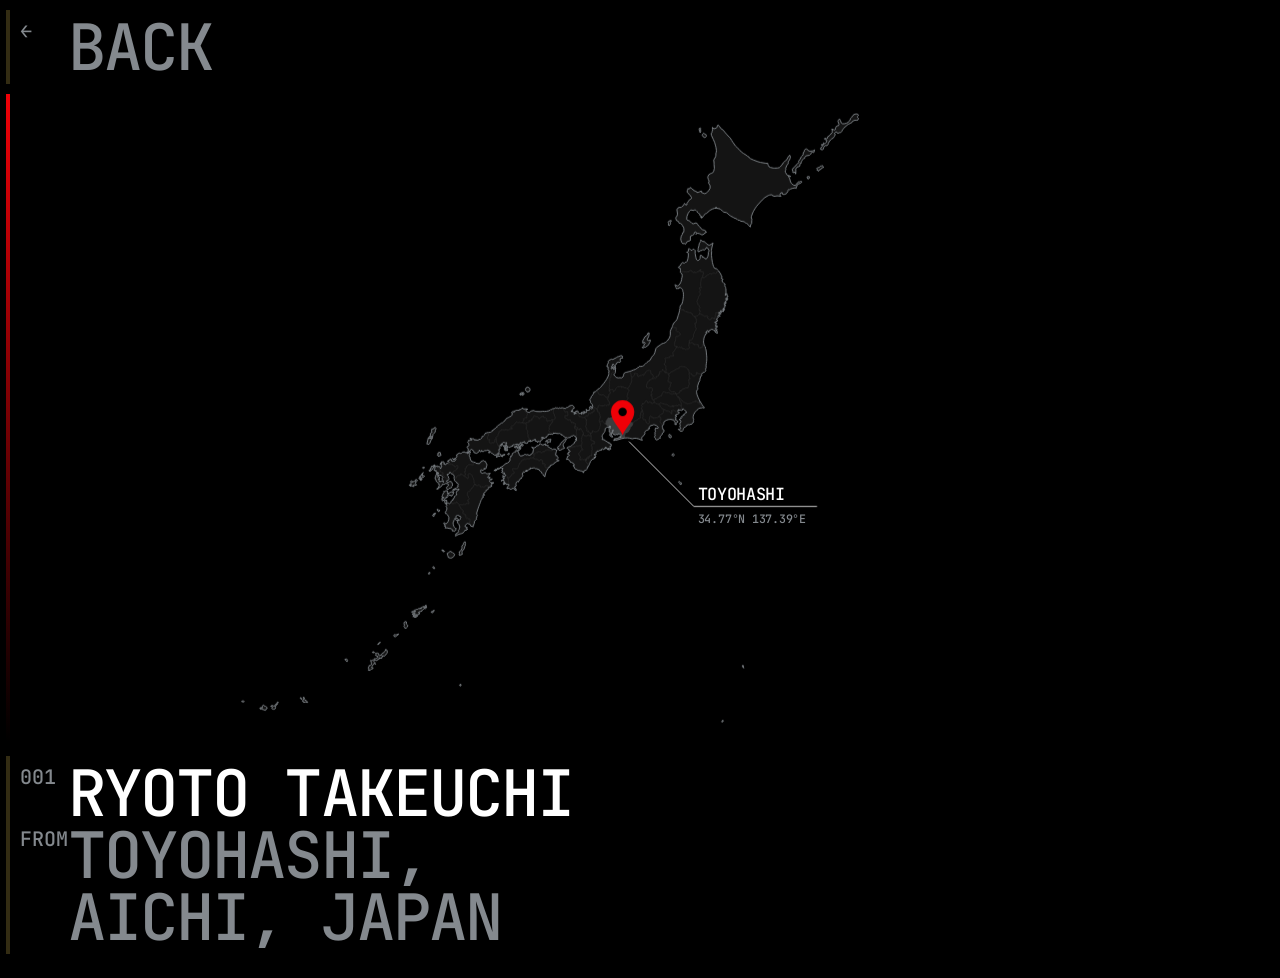
==== profile.html @ 6fd8a0b4 "Add profile page with Japan map pin Co-Authored-By: Claude Opus 5.5 <noreply@anthropic.com>" ====
<!doctype html>
<html lang="en">
<head>
<meta charset="utf-8">
<meta name="viewport" content="width=device-width, initial-scale=1, viewport-fit=cover">
<meta name="theme-color" content="#000000">
<title>PROFILE — RYOTO TAKEUCHI</title>
<meta name="robots" content="noindex, nofollow, noarchive">
<meta name="description" content="Ryoto Takeuchi — from Toyohashi, Aichi, Japan">
<link rel="preconnect" href="https://fonts.googleapis.com">
<link rel="preconnect" href="https://fonts.gstatic.com" crossorigin>
<link href="https://fonts.googleapis.com/css2?family=JetBrains+Mono:wght@500;700&display=swap" rel="stylesheet">
<style>
  :root {
    --bg: #000; --ink: #84898e; --hi: #fff; --red: #f00007;
    --gold: rgba(168,145,65,.3);
    --mono: "JetBrains Mono", ui-monospace, Menlo, monospace;
    --fs: clamp(26px, 7.7vw, 64px);
    --rule: clamp(3px, .8vw, 4px);
  }
  * { box-sizing: border-box; margin: 0; padding: 0; }
  html { background: var(--bg); -webkit-text-size-adjust: 100%; }
  body {
    background: var(--bg); color: var(--ink);
    font-family: var(--mono); font-weight: 500;
    font-size: var(--fs); line-height: .97; letter-spacing: -.03em;
    text-transform: uppercase;
    min-height: 100svh;
    padding: calc(10px + env(safe-area-inset-top)) 0 calc(24px + env(safe-area-inset-bottom));
    -webkit-font-smoothing: antialiased;
  }
  a { color: inherit; text-decoration: none; }
  main { max-width: 1100px; }

  section { border-left: var(--rule) solid var(--gold); padding: 6px 12px 6px 10px; margin: 0 16px 0 6px; }
  section + section { margin-top: 14px; }
  .row { display: flex; align-items: flex-start; white-space: nowrap; }
  .row .no { flex-shrink: 0; width: 4ch; font-size: clamp(11px, 4vw, 20px); line-height: 1; letter-spacing: 0; padding-top: .25em; }
  .row .txt { flex-grow: 1; overflow: hidden; }
  a.row:hover, a.row:focus-visible { color: var(--hi); outline: none; }
  a.row:hover .txt::after { content: "↗"; }
  .hi { color: var(--hi); }

  /* ---- map ---- */
  .map { border-left: 0; position: relative; padding: 0; margin: 10px 16px 0; }
  .map::before {
    content: ""; position: absolute; left: -10px; top: 0; bottom: 0; width: var(--rule);
    background: linear-gradient(180deg, var(--red) 0, var(--bg));
  }
  svg { display: block; width: 100%; height: auto; max-height: 72svh; overflow: visible; }
  .land { fill: #141414; stroke: var(--ink); stroke-width: 1.4; stroke-linejoin: round; }
  .borders { fill: none; stroke: #3a3a3a; stroke-width: .7; }
  .aichi { fill: var(--ink); opacity: 0; }
  .ring { fill: none; stroke: var(--red); stroke-width: 2; opacity: 0; transform-box: fill-box; transform-origin: center; }
  .pin { opacity: 0; }
  .tag { fill: var(--hi); font-family: var(--mono); font-size: 26px; letter-spacing: -.02em; opacity: 0; }
  .tag.sub { fill: var(--ink); font-size: 18px; }
  .tagline { stroke: var(--hi); stroke-width: 1.2; opacity: 0; }

  /* animation */
  .go .land { animation: land 1s ease-out both; }
  .go .borders { animation: fade .6s .5s both; }
  .go .aichi { animation: aichi .5s 1.15s both; }
  .go .pin { animation: drop .55s .95s cubic-bezier(.3,1.6,.5,1) both; }
  .go .ring { animation: ring 1.6s 1.45s ease-out infinite; }
  .go .tagline { animation: fade .3s 1.5s both; }
  .go .tag { animation: fade .3s 1.65s both; }
  .go .tag.sub { animation-delay: 1.8s; }
  @keyframes land { from { opacity: 0; transform: scale(.94); } to { opacity: 1; transform: none; } }
  @keyframes fade { from { opacity: 0; } to { opacity: 1; } }
  @keyframes aichi { from { opacity: 0; } to { opacity: .35; } }
  @keyframes drop { 0% { opacity: 0; transform: translateY(-320px); } 30% { opacity: 1; } 100% { opacity: 1; transform: none; } }
  @keyframes ring { 0% { opacity: .9; transform: scale(.3); } 100% { opacity: 0; transform: scale(2.6); } }
  .land { transform-box: view-box; transform-origin: 50% 50%; }
  @media (prefers-reduced-motion: reduce) {
    .go * { animation-duration: 1ms !important; animation-delay: 0s !important; animation-iteration-count: 1 !important; }
  }
</style>
</head>
<body>
<main>
  <section>
    <a class="row" href="./"><span class="no">←</span><span class="txt">Back</span></a>
  </section>

  <section class="map">
    <svg id="map" viewBox="0 0 1000 1000" role="img" aria-label="Map of Japan with a pin on Toyohashi, Aichi">
      <path class="land" d="M742.8,151.5L744.8,149L747,145.5L747,141.5L744.6,137.2L745.4,134.2L744.2,131.6L743.4,128.6L743.6,127.5L745.1,124.4L747.3,123L748.5,122.9L748.9,122.2L750.6,121.9L752,119.9L752.7,118.7L753.3,115.8L753.6,114.8L753.1,108.7L753.1,106.3L752.6,101.7L753.7,100.1L755.6,96.3L755.8,95.2L756,90.9L756.6,89.5L756.7,87L756,82.1L755.4,79.7L754.5,76.6L754,74.8L751.9,69.9L749,63.6L748.7,61L749.9,59.1L750.2,57.5L751.2,55.1L750.5,54L750.7,51.4L752.7,53.7L756.6,52.6L757.9,50.7L758.3,48.5L759.8,47.9L760.8,49.7L762.3,50.8L763.4,53.1L767.2,55.6L770.4,59.7L773.1,62.8L777.4,67.4L778.2,67.9L779.7,70.8L781,71.9L781.3,73.7L782.6,75L786.1,80.2L789.8,83.6L791.4,85.1L795,89.2L798.4,91.6L802.3,94L804.2,95.6L806.6,96.8L807.4,98.5L808.9,99.5L813.6,101.7L820.7,104.4L824.7,105.5L831.9,106.7L834.8,107.1L835.9,106.7L836.4,109.8L837.4,110.6L837.9,112.2L840.1,113.3L844.4,114.3L846.3,114.4L851.2,114.2L853.9,113.5L855.1,112.5L857.7,109.5L860.2,105.8L861.1,105.2L863.5,102.5L865.7,101L866.6,98.5L869.8,94.2L871,97.2L870.5,99.3L869.4,101.9L868.2,103.3L867.6,105.5L867.8,106.4L867.2,107.8L865.3,110.4L863.6,114.6L863.9,116L863.5,117.7L862.9,118.4L863.3,120.8L866.1,125.4L869.4,126.5L871.5,127L870.6,127.4L869.4,126.5L867.8,126.2L867.9,126.9L869.8,130.6L871.1,135.5L872.3,137.7L875.1,140.3L878.6,141.3L879.4,139.5L882.9,136.3L883.2,135.4L885.5,135.6L886.8,134.8L888.6,135.3L888.3,136.3L886.1,138L882.3,139.1L881.7,140.6L880.9,140.5L880.8,143.2L879.5,144.7L879.9,145.7L878.1,144.8L873.6,145.8L871,146.7L869.7,147.8L868.6,147.2L866.9,148.6L867.1,150.4L866.3,152L864.5,152.9L864.4,154.2L863.5,154.5L862.4,155.2L861.3,154.8L859.6,155.1L858.1,154L858.7,152.4L856.3,152.4L854.9,154.8L854.6,155.8L856.5,157.7L853.3,157.6L851.8,157.2L848.5,157.4L847.1,158L843.1,156.9L842.8,155.7L841.3,155.5L838.6,156L836.7,156.7L831.5,159.8L827.4,163.5L821.9,169.6L819,172.9L816.8,176.1L814.1,180.6L812.8,183.3L810.9,188.4L810.5,191L811.5,192.8L811.3,194.7L811.1,199.7L809.5,201.8L809.1,205.2L806.4,202.8L805.4,201L803.1,199.5L801.2,198.7L799.5,197.1L796.2,196.5L794.6,196.4L792.7,195L789.8,194.4L789,193.6L786.8,192.2L783.2,191L782.1,189.7L780.8,189.5L778.4,188L776.4,186.7L774.5,184.7L772.2,183L768.1,182.3L765.9,180.4L762.9,177.9L760.7,176.9L760.3,177.3L760.3,176.8L756.2,176.2L754.8,176.3L756.9,175L753.9,176.4L750.5,177.6L747.9,178.9L745.8,180.4L741.2,184.4L740.6,184.5L739.6,185.1L737.5,187.1L736.3,189.1L734.5,191.4L732.7,190.6L732.9,189.4L733.8,190.5L734.1,189.1L731.5,188L731.2,186.3L730.2,184.5L729.1,184.1L726.9,181.9L727,181.4L725.3,179.7L724.4,179.1L722.5,179.1L720.6,180L719.1,179.1L717.1,179.1L715,181.2L713,184.3L711.3,188.7L710.8,192.9L711.2,194.1L713,195.2L714.4,195.3L716.9,197.4L718.9,199.5L720.9,200.3L725.1,198.9L726.9,199.8L727.2,200.6L728.3,201.5L729,203.3L730.5,204.5L731.9,205.6L733.7,208.5L735.5,209.5L738.7,210.3L740,211.1L740,212.1L741.3,212.7L740.5,214.1L739,214.1L737.8,216.1L734.3,217.6L733,216.5L730.5,215.5L727.8,214.9L726.4,215.3L725.4,216.5L725.1,215.5L726.2,214.5L725.6,213.5L724.1,212.9L722.8,213.6L722.1,216.5L720.6,217.4L719.6,218.4L717.4,218.7L716.6,220.3L716.5,223.6L716.9,225L715.9,226.6L714.4,226.7L711,228.3L709.2,231.7L708.5,231.9L707.2,230.7L704.9,231L703.3,229.3L701.9,225.4L701.7,223L702,221.9L702.5,219.2L704.2,216.4L704.6,214L705.8,213.9L706.2,213.1L706.6,210.1L706.4,207.5L705.9,205.2L705.4,205.1L704.2,202.8L702.7,200.5L701.5,199.8L699.3,199.5L697.9,196.4L695.1,195.3L694,191.8L694.5,189.9L696,188.1L696.7,185.1L695.7,178.4L697.2,176L699,175L702.4,175L703.6,173.5L706,172L707,169.6L707.4,168.8L709.1,170.2L709.4,171.3L711.3,170.8L711.3,168.6L713,166.4L713.7,165.1L714.7,163.6L718.2,161.2L718.3,159.6L715.6,155.6L714.8,154.6L712.7,153L711.6,151.2L711.9,148.5L712.6,147L712.3,146.2L714.7,146.3L715.8,145.6L716,144.4L717.9,144.9L718.4,145.8L720.6,147.7L721.3,147.7L721.7,149L723.7,149.6L726.2,150.7L726.7,152L728.4,151.7L730.6,151.2L731,150.5L733.9,149.9L733.8,152L738.8,153.9L741,152.8ZM897.9,131.3L896.5,128.1L898.4,127.2L900.6,127.7L899.8,129.2L900.1,130ZM683.7,203.4L682.8,202.6L682.8,199.7L682.3,197.8L683.2,196.2L686.9,195.1L687.3,195.6L685.9,197.9L686,199.6L685.5,201.4ZM731.7,59.8L730.1,55L730.3,53.1L731.7,52.4L732.7,53.2L732.3,53.9L732.5,57.9ZM738.7,67.3L736.2,65.8L734.9,63.6L735.5,61.9L737,60.3L738.2,61.4L739.2,61.3L740.8,62.9L741.2,65.1L740,66.8ZM913.9,119.1L912.8,117.3L912.1,117.8L912.3,115.8L911.6,114.8L912.3,114.1L915.8,113.1L917.3,111.1L918.7,111.3L919.5,110.2L922.1,112.3L921.8,113.5L919.3,114.2L918.2,115.2L918.2,116.2L915.4,117L914.9,118.7ZM888.3,103.8L887.6,105.7L887.7,106.7L886.5,106.8L885.5,109.1L885.4,111.2L883.5,112.2L881,112.8L879.2,115.6L879.3,118.6L879.1,123.5L878.5,123.1L878.8,120.9L878,120.5L875.1,121.5L874.5,120L874.6,119.1L873.8,116.1L874.7,115.7L875.5,113.8L879.2,110.8L879.4,109.9L881.7,108L883.8,105.5L883.5,103.7L886.1,100.2L887.5,97.1L889.2,95.5L890.6,93.3L890.8,90.8L892.1,89L892.8,86.6L894.2,84.9L896,84.8L897.4,85.7L898.3,87.3L901,88.3L905.1,87.9L907.2,87.2L908.6,86L907.9,87.2L907.5,89.4L906.3,90.7L904.9,89.8L902.8,91.1L902.5,92.6L900.5,94.6L896.4,95.2L894.7,95.7L893.4,97.1L892.8,99.4L891.1,100.1L888.7,102.4ZM961.1,46.6L959.9,46.8L953.1,52.8L952,54.6L950.5,56.7L950.2,57.7L948.1,59.8L946.3,59.7L944.3,60.7L942.4,59.5L942.2,58.5L940.8,58.6L939.2,60.2L939,61.6L940.2,62.1L938.9,65.4L937.6,67.2L936.5,67.6L935.8,69L934.4,69.5L932.8,70.8L932.4,71.9L931.3,72.4L929.5,76L929.4,77L927.9,79.3L926,79.8L924.8,79.5L922.6,81.9L921.6,85L920.6,86.2L917.7,85.6L917.5,84.7L918.2,82.4L919.3,81.9L920.1,80.6L919.3,79.5L919.7,77.2L920.2,78.8L921.3,79.4L922.1,78.4L922.2,76.7L921.2,76L921.9,75.6L923.6,76.5L925,75.9L926.6,74L927,71.7L926.6,70.6L924.6,70.6L923.5,68.8L924.4,67.9L926.8,69.1L928.1,68.3L928.5,65.8L930.4,64.7L932.3,63.1L934.7,59.8L935.7,59.3L935.4,57.8L935.5,54.8L934.6,54.4L936.8,54.4L937.4,55.3L939,55.5L940.6,54.6L940.5,52.4L941.3,51L941.7,50L944.3,48.7L945.1,48.9L945.9,46.7L944.3,42.1L944.8,40.6L946.2,38.7L947.6,39.3L947.8,40.4L949.6,44.8L951.6,46L954.8,45.8L957.7,44.9L960,43.8L960.2,43L962.8,40.7L963.8,37.7L965.8,35.6L966.2,34.3L968,33.2L968.3,31.9L972.2,30.6L975,31.2L975.9,32.2L975.8,33.4L974.4,34.6L974.4,36.1L976,37.5L975.1,40.1L973.4,40.8L972.2,40.4L969,40.9L965.9,43L964.9,44.8L963.1,45.2ZM760.5,338.5L761.7,341.7L762.1,343.5L760.6,341.5L759.3,342.1L759,343.8L759.7,344.7L757,346.7L757.3,348.4L758.5,348.8L758.3,350.4L757.4,349.8L756.2,351.8L754.4,351.8L754.5,353.2L756.3,353.1L757.4,353.7L757.3,354.6L755.1,356L756.5,358.1L757.7,357.3L758.2,358.4L757.9,359.8L757.1,358.9L755.5,358.6L756.5,360.4L756.1,362.3L754.9,362L755.9,363.1L755.8,364.2L757,364L758.1,363.8L756.2,365L757.3,365.2L758.3,367.6L757.8,369.6L757.2,368.4L755.1,367.7L756,367L753.9,366L754.5,365.2L753.6,363.9L752.9,364.7L751.8,363.5L748.6,363.3L748,363.9L745,365.8L744.9,367.7L743.8,365.2L742.4,365.2L741.5,366.6L740.7,367.1L740.7,368.5L742.1,367.9L742.6,368.7L741,369.8L740.6,369.7L740.6,369.6L740.6,369.6L740.5,369.6L738.3,374.5L737.6,376.4L737,380.2L736.8,382.5L737.5,386.8L738.6,389.2L739.6,390L739.8,392.4L740.6,394.5L741.1,397.9L741.6,403.7L741.8,405.8L741.8,407.6L741.8,407.6L741.7,407.6L741.8,410L741.6,412.5L741.2,415.8L740.8,418.4L740.9,421.6L740,424.9L740.4,426.7L739.9,427.9L738.3,429.5L737.8,429L735.5,430.7L734.6,430.8L733.8,433L734.3,434.2L733.1,434.7L731.8,437.9L731.3,440.4L731.3,441.8L729.2,445.7L728.1,449.8L727.8,449.9L727.7,452.3L728.2,455.2L727.3,456.3L726.1,458.4L726.1,459.9L726.6,463.1L728.2,467.6L731.2,474.2L730.5,475.1L731.8,474.7L734.3,479L736.4,482L737.1,482.4L737.7,482.8L737.7,484.7L735.7,483.9L733.9,484.5L731.2,484.6L729,485.8L726.7,487.8L725.5,489L723.5,491.4L722.1,493.7L721.6,494.8L721,497.2L720.8,498.8L721.1,501.1L721.7,502.2L721.3,503.6L721.5,505.1L720.8,507.3L719.4,508L718.7,509.6L715.9,509.9L714.5,510.8L713.8,510.3L710.9,511.2L710.6,512.6L709.6,513.5L708.3,513.7L706.2,515.6L705.5,517.5L705.6,518.7L704,520.2L701.1,520.4L700.6,520.1L700.1,518.7L698,517.8L698,517.2L699.4,517.3L701.7,516.6L701.7,515.5L700.8,514.7L700.3,513.2L700.9,511.7L701,510.4L700.2,509.3L700.4,507.4L701.9,506.4L701.8,504.7L701,503.1L699,502.3L700.2,502.1L701.3,500.6L701.1,499.5L702.6,500.1L703.7,499.2L702.9,497.4L704.8,496.5L705.7,496.2L705.4,495.3L707,494.8L707.4,495.3L707,494.6L709.2,491.6L710.7,491.5L709.8,491.1L709.6,489.5L707.2,487.1L706.5,486.5L705.1,485.8L703.5,487L704.3,487.6L702.8,488.7L701.9,487.8L700.9,487.6L699.5,487.7L699.2,488.6L698.4,487.7L698.9,487L698,487.1L697.5,488.4L697.3,490L698,491.3L698.8,490.8L699.7,492.2L699,492.8L696.2,494.4L693.8,495.1L693.5,496.2L695.4,496.7L694.7,498.3L694.1,497.9L693,498.7L693.8,499.5L694.3,501.1L693.4,501.8L693.6,501.7L693.6,501.7L694.4,501.6L693.5,503.1L694.9,503.4L695.8,504.5L697.6,504.9L696.8,505.5L696.8,506.8L694.6,507.7L694.3,508.5L695.1,510L692.7,510L692.9,507.8L693,506.4L691.4,505L691.2,503.6L690.5,503L688.2,502.6L686.4,502.1L684,502.3L682.4,502.5L680.2,503.2L679,503.7L675.7,506.1L675.5,508.5L675.5,509.8L674.6,510.1L673.3,512.3L673.2,514.3L674.1,515L673.6,516.5L674,517.5L675.8,518.3L675.9,519.5L675.4,521.8L673.6,523L672.7,526L671.6,526.9L670.5,527.8L670.4,529L669.7,530.2L670.2,531.2L669.2,531.1L667.7,531.8L667.2,532.9L664.3,533.9L663.1,533.2L662.4,531.8L662.9,531.1L661.2,529.8L661.2,528.8L662.4,527L661.6,525.3L662,525L662.1,522.7L661.7,521.6L662.9,520.5L662.4,519.2L662,518.1L662.8,515.4L664.9,515.8L666.7,515.6L667.1,514.3L664.3,511.7L661.5,510.6L659.6,510.4L657.4,511.4L655.1,511.6L653.6,514L652.6,514.6L652.4,516.4L653.6,515.9L652.9,517.2L651.4,518.2L649.2,519L647.2,520.2L646.9,521L646,522.4L646.5,523.9L644.9,526.8L643.1,528L642.1,529L641.3,531.1L641.6,533.3L642.6,534L641.2,534.2L637,532.3L633,531.3L630.9,531.2L626.8,532.1L622.4,531L619.4,530.6L615.3,530.8L610.1,531.9L604.5,533.6L602.8,534.3L601.1,534.2L598.2,534.8L599.7,531.7L601.9,532.3L602.4,531.4L603.9,531.3L607.1,529.7L607.2,528.8L608.6,528.3L608.8,530.5L609.4,528.1L609.5,525.5L608.6,524.6L607.5,524.9L605.8,524.3L605,524.6L604.6,526.1L603.8,525.6L602,525.4L600.9,526.1L600.2,525.6L598.7,526L597.6,524.2L596.7,524L596.1,522.5L597,520.1L597.3,518L597.2,517.9L596.9,519L596.8,520L595.6,522.1L594.8,524.3L594.6,526.2L595.6,527.2L596.8,529.3L595.1,529.2L592.3,527.1L591.9,526.5L592.7,524.2L592.5,522.1L591.3,521.1L591.4,518.6L591.3,517.4L592.4,515.5L593.1,515.6L592.5,515.2L593.2,513.9L593.1,512.3L592.3,514.5L592.3,512.3L591.5,512.4L592,514.6L591,514.8L590.8,513.6L590.4,515.3L589.5,515L588.8,514.3L587,514.9L586,515.6L585.2,516.1L584.8,520.2L583.7,522.3L582,524.4L580.7,526.7L580.1,529.2L581.1,530L581.1,532L580.4,533.1L583.1,533.5L584.7,534.2L585.1,535.1L587.8,536.4L589.4,537.7L590.6,537.8L590.8,538.8L591.3,537.9L592,539.1L592.6,539L593.2,540.9L593.7,540.2L594.7,540.8L594.8,542L594.2,543.7L592.6,543.1L592.7,544.8L593.7,548.1L592.6,548.2L591.6,549.2L588.2,548.3L588.7,548L591.2,548.3L591.5,546.7L588.2,547.3L587,546.9L585.9,547.6L586.8,545.2L586.2,544.8L584.2,546.5L585.5,546.2L582.9,548.7L580.9,547.6L579.2,548.3L579.6,549.5L578.4,550.1L577.3,549.3L576.4,550.3L574.3,551.3L573.4,550.7L572.8,552L570.8,552.8L571,554.8L571.6,555.6L569.8,556L569.2,556L567.9,556.5L569.6,557.1L569.4,558.2L570.8,559.1L569.7,561.5L568.1,559.9L568.9,562.2L567.7,562.3L567.6,563.4L566.5,563.2L564.6,564.3L562.6,566.8L561.3,569.8L560.5,572L559,574.3L559.2,575.3L557.8,575.3L557.6,576.6L557.3,577L557.3,577.4L557.7,578.4L556.2,579.8L552.4,581.7L551.7,583.3L551.9,584.4L550.6,583.8L551.5,583.4L550.9,582.4L549.7,582.6L548.8,581.9L547.4,582L546.4,581.2L544.5,581.1L541.8,580.3L541,579.1L539.9,579.2L538.1,577.9L537.3,576.8L537.6,575.1L535.3,573.8L536.3,572.6L537.3,572.8L537.5,571.7L535.6,570.3L535.1,569.4L533.1,568.5L531.9,568.6L532,567.8L530.7,567.1L529,564.3L527.6,563.5L525.5,564L525.9,561.9L527.3,560.7L526.5,560.6L527,559L528.5,558.7L528.7,558L530,557.4L528.8,556.2L526.9,555.7L527.9,553.7L529.1,553.7L528.4,552.7L530,552.9L530.9,551.8L530.5,550.5L529.3,550.7L529,548.8L527.2,547.1L526.3,547L526.8,545.2L527.5,544.9L531.2,543.9L533.4,542.2L534.4,541.4L534.8,541L536.4,539.8L537.5,538.6L537.9,536.8L538.1,536.5L539.7,536L540.4,535.1L540.8,534.4L539.5,534.2L539.2,532.4L540.9,533.9L540.5,532.1L541,530.4L539.7,530.1L539.4,528.3L538.3,528.3L536.6,526.8L535.8,527L535.2,527.7L533.3,527.9L531.1,529.4L531.3,530L528.7,530.3L526.8,530.9L525.3,530.1L523.9,530.1L521.3,528.4L519.9,527.2L519.1,526.6L517.8,526.5L517.8,525.4L517.4,525.8L516.1,524.4L514.2,523.7L512.6,524.1L509.2,523.7L507.6,523.2L505.6,524.3L505.5,522.7L504.8,524.4L503.3,525.5L501.7,524.6L500,525.6L499.6,525L498.1,525.1L496.6,525.8L497.2,526.4L495,528.5L494.3,528.5L494.3,530.2L493.4,530L492.1,531.2L490,531.2L490.2,530.2L487.9,529.9L486.5,530.5L489.2,530.7L489.2,531.7L489.2,532.4L487.7,533.5L486.4,533.8L485.4,536L485.7,536.8L483.4,536.6L481.7,535.8L480.8,536.4L481.2,537.7L480.1,537.2L478.6,535L478.4,535.8L477,535.4L477.1,532.6L476.6,533.8L475.4,533.4L475,534.1L473.3,534.4L473.2,535.4L472.2,535.7L471,535.8L469.6,534.1L470.5,536.1L469.1,536.6L468.9,535.5L467.9,535.7L467.6,534.8L467.2,536.7L466.2,536.6L465.2,537.4L465,539.1L463.7,539.2L461.5,538.6L460.4,538.5L461.1,537.4L460.4,536.2L460.1,536.9L456.7,538.1L455.4,538.5L454.2,537.9L453.8,540L451.3,540.7L450.6,540.3L447,540.5L445.5,541.8L444.8,540.9L443.5,541.1L442.9,542.5L441.8,542.2L442.4,543.5L439.5,544.2L437.2,545.5L435.9,544.2L434.8,545.5L433.7,545.7L433.5,544.4L434.4,543.5L433,542.8L432.8,541L432.4,540.3L433.1,538.5L433.4,538.3L433.6,538.3L433.6,538.3L433.4,538.1L430.8,538.5L429,537.8L427.1,538L426,539.4L422.9,542L422.1,543.2L423,544.3L422.6,544.9L422.8,547L422.3,547.9L421.2,547.9L421.2,550.8L421.6,551.4L420.6,554.4L420.1,555.2L418,555.2L417.8,557.8L418.8,559.5L418.6,560.3L417.2,560.7L417.2,559.5L417.4,558.8L415.9,557.9L415.3,556.5L414,557.4L411.6,555.1L410.9,555.2L409.5,553.6L407.5,552.2L405.8,553.1L406.3,554L404.9,553.3L407.1,551.5L406.2,550.3L404.3,550.3L404.4,549.6L402.9,549.6L401.6,550.3L399,550.4L396.7,551.9L395.4,551.6L395.6,551L394.3,550L394.4,551.2L392.7,552.4L391.6,550.9L391,549.3L390.6,551.1L390,551.5L389.5,552.8L386.3,554.6L383.8,553.5L383,553.9L382.5,553L383,552L381.2,550.6L380.2,549L379.3,548.9L378.5,548L377,549.7L376.4,551L373.7,552.9L373.6,554L372.8,553.8L371.9,552.4L372.9,552.6L373.6,551.1L373.7,547.6L372,545.4L372.3,544L373.3,544.1L374.6,542.7L374.6,539.6L372.8,537.3L373.9,535.8L374.5,534.1L375.3,535.1L377.2,534.2L379.2,534.1L378.7,532.6L376.3,532.3L377.2,530.8L378.3,532L379.8,532.3L380.8,531.8L382.9,532.5L383.6,534.3L385.2,533.4L385.8,534.6L386.2,533.6L388.7,534.4L389.8,533.9L390.2,532.9L392.2,533L393.3,531.6L395.2,530.1L394.9,528.7L395.6,528L396.8,528.1L398.8,526.2L399,525.2L400.9,522.7L402.4,523.2L404.1,522.1L404.5,522.5L407.9,522L409.8,521.2L410.8,520.2L410.6,519.2L411.7,518.9L413.6,517.8L414.1,516.7L415.3,516.3L417.3,514L417.9,514.5L418.4,512.9L420.2,511L421.4,510.6L425,507.7L426.4,507.5L427.8,506.5L428.6,505.1L430.6,503.9L431.5,501.9L433.8,500.1L436.1,499.1L437.9,497.9L439.7,497.4L441.3,495.3L441.7,492.4L440.4,491.6L442.3,490.2L443.2,490.7L444.9,490.4L443.9,489.5L445.9,489.2L447.7,488.1L450.3,488L452.6,488L453.1,486.6L454.8,487L456.4,485.1L457.4,485.4L457,484.4L458,484.6L458.9,486.2L463.5,486L465.7,486.4L462.7,487L463.2,489.2L465,490.6L467.2,491.3L467.8,491.5L469.2,490.9L469.8,489.8L471.7,489L475.1,488.4L475.7,488.9L477.9,489.7L479.7,489.9L484.6,490.1L487.6,489.9L488.6,489.5L491.5,489.8L494.3,489.6L498.2,488.8L500,487.8L500.9,486.9L502.1,487L503.4,486L506.4,485.5L508.8,484L510.3,484.7L511,484.3L512.8,485.3L514.1,484.2L515.6,484.8L516.6,484.6L518.8,484.2L521.4,484.8L523.4,485.4L525,484.6L525.7,483.5L527,483.6L528.5,482.9L529.4,481.5L533.4,480.4L534.8,480.4L536.6,482.4L537.3,483.8L537.1,485.2L536,485L534.9,487L533,489.1L533,490.6L534.3,488.5L535,488.5L534.8,490.7L536.4,491.7L537.7,491.3L538,492.2L537.1,494.2L538.4,493.5L538.5,492.8L540.3,493.4L540.1,491.7L538.4,492.3L538.1,490.9L539.7,489.8L541.4,489.6L541.7,488.5L542.4,489.6L543.6,490L542.9,491.3L544.1,491.6L545.2,493.1L546.7,493L547.7,492.1L549.9,490.7L548.8,491.9L548.5,493.2L547.8,493.2L547.7,493.5L549.2,493.7L549.8,493.1L552.5,493.2L553.4,491.2L551.8,491.9L550.9,490.8L551.8,489.8L553.1,489.9L553.3,491L554.1,490.7L554.8,491.8L556.1,491.4L555.5,489.8L556.3,490.2L556.9,488.4L555.9,488.1L555.5,486.6L556.6,487L557.3,488.2L559.9,488L561.7,486.8L560.9,486.1L561.4,484.9L561,482.9L563,481.4L563.7,482.6L563.6,484.5L563.2,485.1L564.1,486.2L565.4,485L565.9,481.4L564.9,478.8L562.9,476.6L562.3,475.6L562.4,473.8L561.1,471.9L561.3,471L563,469.4L563.9,466.4L566.2,464.1L566.4,463.3L567.7,461.1L567.4,459.9L569.5,459.6L571.7,458L573.7,455.6L576.3,454.2L578.3,452.2L579.7,450.4L583.1,446.2L585.4,443.1L587.2,440.3L589.3,436.4L590.5,433.1L590.8,430.7L590.2,430.2L591,428.7L590.9,427L589.4,424.6L589.7,422.8L589.4,420.8L587.6,420.5L588.6,417.3L590.1,414.4L589.6,412.9L590.9,411L595.1,409.1L596.8,409.7L602.6,406.6L604.7,405.2L605.8,405.2L608.8,403.9L611.1,403.9L611.9,405.1L611.5,405.8L612.2,407.4L611.5,407.9L609.7,407.8L608.6,408.2L607.9,410.8L608.8,411.5L608.8,412.9L607.7,414.2L605.2,413.8L602.9,414.9L602.3,416.3L601.8,417.6L599.6,419.1L597.7,417.5L598.2,416.9L596.1,417.6L596.9,418.1L595.4,419.7L594.9,420.7L595.7,421.1L595.5,422.3L594.3,422.5L594.3,423.6L595.1,424.2L596.3,423.2L597.3,423.5L598.2,425.2L599.2,424.8L600.3,422.5L601.3,422.5L600.9,425.6L601,429.1L600.3,430.7L598.5,432.9L599.7,434.9L601.5,436.4L602.5,437.3L602.4,437.4L602.3,437.4L602.7,437.5L605.4,438.1L607.8,437.8L610.3,438.1L612.7,436.3L613.6,433.6L613.7,432.1L614.3,430.9L616.8,429.5L618.4,429.2L621.7,428.4L625.1,427.4L628.7,425.8L631.5,425L634.9,422.5L636.5,421.9L637.1,421.1L638.3,419.9L640,420.5L642.7,420L643.7,419.5L647,416.6L649.5,414.1L652.2,412.1L654.3,410.9L656.5,406.7L658,404.4L659.9,402.9L660.4,402L661.8,398.9L662.4,396.3L663.6,392.4L665.2,390.5L669.8,387.4L672.5,385.4L675.3,384.6L677.7,383.6L679.9,381.8L680.8,381L684.2,376.4L685.5,372.5L685.6,365.9L686.6,363.4L688.7,359.3L688.8,358.5L689.3,356.7L691.5,352.6L693.9,350.7L696,347.5L697.9,341.2L698.6,339.3L699.9,334.3L699.6,333.3L700.8,330.2L700.4,329.1L701.5,325.8L703.3,324.6L704.7,319.9L705.4,315.7L705.8,312L705.8,308.8L705.6,306.1L704.9,304.6L704.7,302.8L704.1,301.4L702.4,299.5L700.8,298.6L698.7,298.9L698.8,300.1L696.6,300.2L695.2,300.6L694.3,298.3L693.5,297.5L693.9,296.1L693.1,295.2L693.2,294L694,295.1L696.6,296.2L698.1,295.6L700.5,292.9L701.5,290.9L702.4,288.6L703.1,286.1L702.9,285.3L703.8,282.4L704,279.7L703.5,277.5L701,275.2L701.3,272.3L701,269.8L700.2,268.2L698.7,268.4L698.3,266.9L699.7,265.5L700.5,265.7L703,261.2L704.6,260L707,261.2L707.7,260.7L709.4,259.3L710.3,259.5L711.2,258.5L712.3,255.9L712.9,253.3L713.4,249.6L713.4,245.8L712.9,244.9L710.9,244.2L711.2,243.5L712.6,243.8L713.5,242.7L713.6,239.7L713.9,238.6L715,238.6L717.6,241.2L719.2,241.1L720.9,239.3L722.4,239.8L724,241.4L723.9,246L724.3,248.1L724.9,251.7L725.5,254.2L726.2,255.7L727.5,256.8L729.5,256.5L731.6,254.2L731.6,253.5L731.6,251.1L732.2,248.8L734.5,249.5L735.7,250.9L735.4,252.1L736.2,251.9L738.5,252.9L739.2,254.1L740.7,254.7L741.8,253.8L743.7,250.2L744.3,246.7L744.3,244.2L745.3,242.2L745.2,241.3L743.3,237.7L741.6,236.5L740.4,238.1L741.1,238.1L737.9,240.9L736.2,240.3L735,240.5L734.2,241.4L731.7,241.9L729.8,243.6L728.2,242.9L728.1,240.7L728.6,240L728.6,238.1L729.8,234L730.3,230.6L731.2,229.9L731.7,228.4L732.6,227.3L732.2,226L732.6,225L733.5,225.7L735.7,227.6L737.9,227.7L739.5,228.8L742.2,231.8L744,232.8L745.7,233.3L749,231.9L751,229.5L751.3,230.1L749.6,237.5L749,241.2L749.3,242.8L749.1,248.6L749.6,253.7L750.5,259.7L751.4,263.3L752.3,266.1L753.7,268.7L754.8,269.5L756.2,268.8L758.7,271.7L760,272.8L763.1,277.3L764,279.5L764.8,280.6L765.4,282.8L764.3,283.4L764.5,284.5L766.4,285.3L766.9,286.5L765.9,286.8L765.4,288.1L766.4,290.1L768.3,292.1L769.7,292.9L770.2,294.8L769.5,295.4L770.3,297.4L770.9,298.3L771,299.9L771.4,300.3L771.5,306.5L770.3,310.2L770.7,310.8L772.6,307.7L773,308.7L773.1,311L774.1,311.2L774.5,313L773.4,313.2L772.7,314.5L772.7,315.6L770.9,315.7L771.7,317.3L773.6,315.3L774.4,315.7L773.4,318.2L770.9,319.1L771.1,320.9L769.7,321.5L769.1,322.1L771.9,321.8L771.6,322.9L768.8,323.5L770.2,324.9L768.9,324.7L769,325.8L770.8,326.1L771.3,326.9L770.2,327L769,328.1L770.2,328.8L768.9,330L767.3,330.5L770,332.1L769,332.9L766.6,331.9L766.9,333.5L768.6,333.7L768.3,334.3L766.6,334.4L768,335.6L766.1,335.8L766.1,335.1L764.9,336.1L763.9,336.1L763.7,333.9L763.1,336L764.3,337.7L763.3,337.7L762.7,338.5L763.9,339.2L763.1,339.8L761.8,338.2L762.2,337.2L760.2,337.1ZM686.6,530.6L685.1,530.4L683.7,529.6L683.3,526.8L683.7,525.3L685.6,525.8L686.9,527.6L687,529.7ZM689.2,558.6L688.2,557.3L688.8,555.5L690.6,555.2L691.5,556.1L691.5,557.6L690.3,558.6ZM702,602.9L700.1,601.7L699.9,600.6L698.5,599.2L698.7,598L699.6,597.9L701.4,599.6L702.4,599.7L702.9,601.4ZM798.8,886L797.8,884.8L796.8,882.5L797.2,881.6L798.1,881.8ZM765.2,969.4L765.2,967.5L766.9,966.4L767.6,967.7ZM643.4,392.1L642.5,391.7L642.4,390.5L644.1,390.2L644.8,389.2L644.8,386.9L646.9,384.9L646.3,383.6L644.5,383.2L643.8,384.9L643.1,384.4L643.1,380.6L645.5,376.5L646.3,374.7L649.9,372L651,368.9L652.9,368.6L652.6,372.1L652.1,374.3L650.1,378.1L650.3,379.8L651.8,380.5L654.6,379.4L654.9,380.5L654,382.9L652.5,385.7L652.4,386.8L647,391L645.6,391ZM597.4,423.2L596.9,421.8L596,421.3L598.5,420.7L599.5,421.2L600.7,419.8L601.1,421.8L599.2,422ZM520.4,540.7L520.3,542.7L522.3,546.7L519.2,547.8L516.4,549.5L514,549.8L514,549L512.9,548.4L513.7,546.8L511.4,547.4L512.1,546.8L511.6,545L512.5,543.8L513.4,543.9L514.6,542.6L516.5,539.3L517.7,537.5L518.3,537.6L520.3,535L522,534.1L523.9,531.8L524.6,531.6L525.4,533L524.3,534.4L523.6,536.2L520.4,539.9ZM457.5,465.1L458,463.6L457.6,462.2L459.3,461.4L460,461.9L459.4,463.9ZM455.1,464.8L453.3,463.6L453.3,462.9L454.7,461.3L455.7,461.4L456.3,460.4L457.3,461L458.6,460.5L457.8,461.6L456.7,461.9L457,463.7L456,463.8L455.4,462.4L454.4,462.7ZM464.3,459.9L464.3,458.9L462.2,457.5L462,455.8L462.8,453.6L465.8,452L467.4,453.5L468.6,454L469.1,455.7L468.8,458.1L467.5,458.4L467.6,459.7L466.3,459.5ZM433.8,550.8L433.6,549.9L430.5,550.4L430.1,549.3L432.2,548.3L431.9,547.1L433.2,545.4L434.3,546.3L433,547.3L433.9,547.6L433.5,549.5L434.9,548.7ZM457.8,543.4L456.6,542.3L456,540.1L457.4,539.8L458.6,541.8ZM453.8,544L453.3,543.3L453.9,541.8L456,541.5L456.2,542.7ZM424.1,543.4L423.8,542.5L424.8,541L426.4,540L426.9,541.4ZM429.5,548.3L430.3,545.9L428.1,543.9L427.8,542.5L429.7,542.8L430.3,544.2L431.3,544.9L431.6,543.9L430.5,542.2L430.4,541.2L431.8,541.5L432.4,542.2L431.9,545.1L431.2,546.1L431.8,547.5ZM446.2,545.9L445.4,545.7L444.9,544.2L447.1,544.1L448.2,542.5L448.7,542.8L447.6,544.6L447.7,545.5ZM420.6,559.8L419.6,558.1L420,555.6L421.8,555L423,555.9L423.7,555.6L424.2,557.3L425.2,558.2L426.8,557.1L428,557.1L428.5,556.1L430.6,556.5L428.6,557.6L426.8,557.8L426.6,559.9L423.8,558.1L422.6,559.1L421.2,559.1ZM471.2,577.7L470,578.4L469.9,577L469.1,577.7L469.7,578.7L466.5,580.2L464.7,581.1L462.2,581.3L462.9,582.1L464.2,580.9L464.8,581.5L465.1,581.9L461.5,582.5L460.5,584L459.3,583.2L458.2,583.9L458.3,585L457,585.7L458.1,586.4L457.2,586.9L458,587.7L457.8,589.6L456.9,591.3L455.9,591.9L455.9,593.4L455.2,592.6L454.1,593.9L453.2,595.6L451.8,596.6L451.3,598.7L449.3,598L448.2,598.9L447.6,600.5L447.3,602.7L447.8,603.5L447.8,604.8L445.9,605.5L445.5,607.8L447.3,609L447.9,611.8L445.8,611.2L445.1,609.1L443.1,608.7L441.3,608.9L440.7,609.8L439.2,609.9L438.1,610L436.7,608L433.7,609.1L433.5,607.6L435.1,605.8L434.6,605.4L436.5,603.9L436.9,602.9L434.7,602.2L432.6,602.6L432.4,601.3L429.6,600.8L430,602.1L428.6,603L427.8,601.3L429.1,600.5L428.4,600.2L429,599.1L429.2,600.2L431,600.4L429.5,599.6L428.6,596.3L426.2,595.8L425.3,597.4L424.7,597.2L425.3,597.1L425.7,595.3L426.8,596L428.9,595.6L428,594.7L428.7,594.1L428,593L429.4,593.2L429.4,592.4L427.7,592.5L427,591.6L427.7,590.7L426.8,588.8L428.1,589.1L428.1,590.3L429.2,591.1L430,590.7L429.8,589.4L431.3,589.2L431.7,588.1L429.9,586.6L428.6,587.1L429.9,584.7L427.1,584.9L425.1,583.9L426,582.9L426.7,583.1L426.9,581.3L425.6,581.2L425.8,579.8L427.2,578.6L427.4,577.8L425.6,577.4L425.3,576.9L423.2,577.1L422.2,578.2L420.6,579L418.5,579.5L416.4,581.5L415.4,581.5L416.1,580.3L413.3,581.3L416.2,579L417.4,579.7L418.2,578L420.4,577.4L421.4,578L422.8,576.4L425.2,575.3L427.8,573.9L429.7,571.6L431.9,570.3L434.3,569.5L436.9,567.5L438.5,564.5L438.1,563.2L438.2,562L439.1,561.1L439.2,558.7L440.6,558.9L441.6,556.5L441.7,554.8L443.1,554L445,552.5L447.4,552.1L447.5,549.9L448.3,548.8L449.6,550L450.5,552.3L451,552.6L452.5,556.1L453.2,557.8L454.8,558.7L458.6,557.8L460.4,556.4L461.8,556.1L463.1,556.9L464.3,556.6L464.6,556.4L468.8,557.6L470.1,556.9L471,555.3L472.2,554.5L473.3,554.1L474.2,549.2L474.3,547.9L471.7,544.6L473.5,546L476.6,545.9L478.8,544.1L478.7,543.4L480.4,543L481.2,542.5L481.2,542.3L481,541.8L482,542.4L483.7,541.2L483.8,539.9L485,539.7L487.6,541.4L490.1,541.6L490.9,540.2L491.8,541.4L492.2,539.7L493.4,540L493.1,542.1L493.5,542.9L494.2,541.7L496.1,542.5L496.7,541.9L497.2,543.3L496.5,543.8L497.9,545.3L498.6,545.3L500.7,546.6L501.2,546.1L502.2,547.8L503.4,548.6L505.5,547.9L508.3,548L508.6,549L510.7,550.1L509.7,551.7L509.2,553.5L508.5,556.7L508.9,557.2L509.5,558.6L510.2,557.6L510.8,558.7L511.3,559.8L512.4,560.4L512.4,562.3L511.2,563.5L509.9,564L511.1,565.1L513,565.1L514.1,565.6L511.5,566.8L509.3,567.5L508.4,568.5L507.4,568.6L507.1,569.9L503.6,572L500.5,573.2L499.6,574.4L500.5,574.4L499.5,575.9L497.5,576.4L497.2,577.6L494.7,581.3L494.4,582.2L493.4,584.3L491.8,590.9L490.6,588.6L489.6,588.6L489.3,587.1L486.9,584.7L486.8,583.2L486.1,582.8L485.4,582.5L484.1,581.6L483.4,579.8L479.2,578.3L477.4,578.2L475.9,577.1L474.2,577.2ZM495.1,536L493.3,536.9L493,536.5L494.5,534.5L496.5,534L497.3,533.1L499,533.2L500.1,532.6L501.3,532.8L500,537.7L498.7,536.3L497.5,536.8L496.2,539.1L495.9,538.1L496.6,537.2L496.1,536.1ZM435.3,556.9L434.5,555.7L435.8,554.6L436.9,554.3L436.9,556.2ZM449.1,546.7L449,545.2L450.2,545.3L450.5,544.1L450.2,542.3L451.7,542.2L452.8,543.9L452.8,545.6L450.7,545.9ZM454.6,547L453.5,546.8L452.8,545.3L454.6,544.8L455.5,546.1ZM451.6,550.5L450.8,550.4L451,549L452,548.3L451.3,547.4L451.9,546.7L453,546.9L453.6,547.9L454.6,547.5ZM407.6,591.5L405.4,593.1L408.1,594.2L410.9,594.3L409.9,595.2L408.6,594.8L406.8,596.8L406.7,598L408.1,599.3L409.4,599.7L410.6,599.3L410.5,600.4L412.1,599.8L413.4,600L410.7,600.7L410.7,601.5L409.5,600.7L410.3,602.7L408.5,604.3L409.4,605.1L409.6,604.1L410.5,604.7L409,606L407,606.7L405.5,606.3L405.1,607L405.6,608.3L404.6,608.8L403.8,610.7L402.8,610.7L400.8,611.9L401.1,613L399.8,614.8L398.6,615L397.5,616.8L397.5,618.4L398.6,617.9L399,619L397.7,620.1L396.4,619.4L396,620.5L397,621.2L397.2,622.3L395.6,622.7L394.4,625.6L393.4,627.1L392.5,630.1L391.1,633.6L390,636.6L389.2,638.9L386.9,646.1L386.8,648.4L388,649.9L387.1,651.4L387,652.7L386.2,654.5L386.8,656.1L385,657.5L383.3,659.8L383.1,662.5L382.3,663.5L382.5,665.3L381.4,666L381,668.3L380,666.9L378,667.2L376.3,663.8L374.6,663.4L372.8,662.6L370.8,663.8L369.1,665.9L368.8,667.5L372.3,669L370.8,670.7L371.2,671.4L373,671.3L370.4,673.4L368.5,673.3L367.8,675L366.7,675.9L366.1,677.2L363.8,678.1L362.6,678.8L361.2,678.8L356.6,680.5L355,682.3L354.1,682.1L355.1,679.6L354.2,679.3L356.7,677.5L357.4,677.4L358.9,674.7L358.5,673.3L359.1,672.7L359.8,671.8L360.2,669.7L360.7,667.9L359.4,664.3L358.3,662.6L357.2,662L357.5,657.9L355.2,658.1L353.6,656L355.1,654.8L357,654.6L358.3,655.8L357.8,657.8L360,657.8L361,656.8L361.6,654.8L362.5,653.8L361.6,651.7L359.2,651.2L358.8,650.3L357.1,650.2L354.9,651.3L354.6,652.4L354.8,653.2L352.5,655.7L352.8,656.4L351.8,657.7L351,660.6L350.3,660.8L350.5,663.7L351.6,667.5L352.4,668.7L353.7,670.1L355.4,670.6L354.6,671.6L354.8,672.7L353.6,674.2L352.8,674.1L352,675.2L350.9,674.2L349.5,674.6L349,674.1L349.2,672.5L347.6,670.7L344,670.4L340.9,669.5L340,669.8L338.2,669.8L338.9,668.6L337.9,667.9L338.8,667.6L336.9,666.6L338.2,666.1L335.8,662.3L336.8,661.4L337.7,662.8L339.2,663.3L341,662.3L342.8,659.6L343.7,656.8L343.8,653.3L343.4,652.2L341.3,648.8L339.9,647.6L338.9,647.8L338.8,646.4L338.3,645.7L340.2,642.4L340.8,639.9L340.3,637.5L339.5,636.5L340.6,634.9L340.3,632.9L339.5,633.2L339.7,632L342,631.1L343.5,631.3L344.7,632.2L346.9,630.5L346.9,629.7L347.6,629.4L347.5,628.2L348.7,626.9L349.8,627.2L349.7,625.7L351.1,625.2L351.7,622.8L353,621.8L352.4,621.4L354.3,619.5L355.8,618.6L355.7,616.7L354.8,615.8L355.6,615.1L354.7,614.4L355.7,614L357.6,611.6L358.5,611.3L358.5,610.4L359.3,610.9L359.4,609.6L357.1,610.3L354.8,610.2L352.3,610.7L351.8,609.8L353.7,608.6L355.1,608.3L356.4,606.8L358,606.2L357.8,603.5L358.5,602.8L357.1,600.2L355.3,599.9L355.5,598.8L353.7,597.4L352.4,596.6L352.4,595.7L352.3,593.6L351.8,592.9L352.1,589.9L351.9,589.2L350.1,586.6L347.6,586.1L347.6,585.5L345.7,583.7L345.1,583.7L345.2,585.1L342.4,587.2L341.4,586.7L342,589L342.9,590L343.5,592.7L344.5,593.5L343.8,594.3L342.9,596.1L340.1,597.2L341.4,599L341.6,599.2L341.7,599.3L342.7,599.4L344.9,598L347.4,598.1L347.8,598.7L348.5,599.2L349.6,602.8L349.3,604.6L348.2,605.7L348,607.4L346.4,608.1L345.4,608L343.2,609.9L341.2,610.4L341.2,609L340,608.1L339.9,607.4L343.1,604.4L343.2,603.3L342.3,601.4L341,601.2L338.8,601.1L336.4,602.5L335.1,602.4L334,602.1L333.8,603.1L331.3,606.4L329.2,607.1L329,608L326.9,609.6L325,609.5L327.1,608.3L329,604.2L329,602.4L328.2,602.5L328.2,601L327.1,599.2L326,599.5L324.8,598.3L323.7,595.3L323.3,593.7L322.8,594.2L322.5,591.5L323.5,591.2L323.5,589L324.9,586.3L326,586.9L327.2,589.2L326.7,591.4L327.7,590.1L329.1,590.8L329.8,592.4L329.1,592.8L329.2,592.9L329.2,592.9L329,594.8L328.3,593.4L328.2,595.5L329,595.8L328.4,596.8L330.1,598.8L330.4,597.5L330.8,598.2L331.9,597.1L334.1,597.7L335,598.9L336.2,598.6L334.7,597.3L334.8,596.5L333.7,595.1L333.6,592.9L334.5,592L334.4,591L332.1,588.5L329.4,588.2L327.1,588.2L326.8,586.3L328.3,584.6L326.8,585.3L326.9,583.7L326,583.6L326.2,585.6L324.7,585.4L325.1,583.4L324.1,582.9L324.2,581.4L323.8,580.6L323.8,581.8L320.9,580.6L321.5,578.4L323.1,576.5L322.5,576.9L321.9,575.8L322.2,573.5L324.2,574.5L325.9,573.6L325.5,574.6L326.8,575.4L328.4,574.7L329,575.3L330,574.7L329.9,576L331.4,578.5L331.3,577.8L332.9,573.9L330.1,570.9L331,570.9L331.1,569.6L332.6,571.5L332.1,568.2L333,568.6L333.1,567.1L334.1,568.1L334.6,567.1L337.1,568.9L335.9,570.6L336.8,570.2L336.7,571.3L338,571.9L339.6,571.7L339.6,571.1L339.9,570L342.8,569.6L344,568.4L343,566.7L342.1,567.1L341.8,566.2L344,565.8L344.5,564.4L346,564L346.6,562.9L347.5,563.7L347.2,565.2L348.7,565.5L348.4,566.6L349.3,567L350.1,566.2L352.8,566.6L354.8,563.6L354.3,562.6L352.1,563.6L351.9,564.4L349.4,562.6L350.1,562.2L351.3,563.5L353.5,562.6L354.4,561.5L355.5,561L356.3,559.8L355.7,557L356.4,557.3L357.1,555.5L357.9,555.5L359.6,554L361.5,554.7L363,554.5L364.5,553.1L365.5,552.3L367.5,552.8L367.5,552.1L370,553.5L371.2,553.1L372.4,555.1L373.9,554.3L375.2,552L376.7,551.8L377.5,552.3L376,554.8L376.5,555.3L375.3,557.7L375.4,558.8L376.6,560.7L376.1,561.5L376.6,561.7L377.4,564.4L378.7,566.9L381.6,567.9L382.3,567.9L384.2,568.7L384.5,568.3L385.6,569.8L391,570.5L391,569.7L392.7,568.9L393.9,566.7L395.7,566.2L397.2,565.6L398.6,566.7L400,566.8L401.3,569.4L402.3,570.7L402.6,572.6L401.4,576.8L400.7,578.6L398.3,577.7L397.9,578.2L398.7,579.4L397.5,579.9L396.3,581L394.8,580.5L394.5,579.9L393.1,580.1L392.9,580.7L393.1,583.9L393.5,584.4L396,585.4L397.1,584.8L399.9,584.2L402.2,586L403.8,586.1L407.8,585.4L406.7,586.3L406.6,587.2L405.5,588.6L404.6,590.3L403.5,591.3L405,591.9L405.8,591.3ZM304.8,577.9L303.1,576.7L304,576L305.7,575.8L306.3,576.9ZM314,582.2L313,581.5L313.6,580.6L314.9,581.8L314.5,579.5L316.2,578.9L315.5,577.5L317.1,577L316.6,576L317.1,574.3L319.8,574.4L321.2,573.1L320.2,573.1L321.5,572.2L321.7,574.4L320.8,575.6L319.7,575.5L320.3,576.4L319.2,576.8L319.1,578.1L317.4,580.5L316.2,581.4ZM319.3,526.6L317.9,528.2L318.9,527.8L318.6,529L319.4,529.4L318.3,530.1L318.6,531.6L317.6,532.2L317,531.2L317.8,530.1L316.8,528.9L316,530L316.4,528.1L315.3,529.2L314.2,529.5L313.3,528.9L315.2,528.2L315.4,524.4L316.9,521.9L317.9,521.8L317,520L317.9,516.5L318.4,517L320.6,516.6L321.5,514.9L322.8,514.3L324.1,516.3L323.1,518.8L322.8,521.3L321.5,523.1L319.2,525.4ZM311.7,541.1L310.7,539.5L310.1,540.2L310.3,538.3L311.3,533.8L312.3,530.2L313.2,530.8L312.8,531.9L314.5,530.8L317.5,532.4L316.7,533L314.3,539.3ZM328.6,559.6L327.2,558.5L327.1,557.3L326.2,557.3L326.8,556.2L326.5,554.9L328,555.1L327.4,554.1L328.2,552.8L331,553.5L330.6,555.3L331.7,556.4L330.6,556.3L331.8,557.3L331.3,558.1L329.3,558.2ZM293.5,598.4L292.4,597.4L292.7,595L293.6,594.9L295,595.9L295.1,597.1ZM289.2,606.4L288.1,604.9L285.4,604.5L284.8,605.3L282.9,604L283.5,602.6L284.4,604.4L284.7,602.4L285.8,602.6L285.1,601.3L285.6,600L285.1,597.7L286.1,596.7L287.2,597.6L286.9,598.8L289.7,598.2L290.8,597L292.7,598.8L292.3,600.5L292.7,601.7L294.1,603.4L291.2,603.8L290.9,603L289.3,603.4L289,604.4L290,604.9ZM300.9,596.7L300.3,596.5L301,593L300.5,590.8L298.9,590.9L299.1,589.9L301,589.2L301,587.6L302,586.7L302.8,587.6L302.8,585.4L304.3,584L303,587L302.7,589.6L304.8,588.8L305.9,589.1L306,590.3L304.3,591.7L303.2,591.5L302,593.3L302.5,594.9L301.3,594.7ZM299.7,595.4L299.4,594.3L298.2,594L297.6,592.5L298.3,592.6L298.7,591.3L299.6,591.8L300.2,593.1ZM350.5,613.2L349.8,612.8L350.4,611.6L349.6,611.1L351.5,609.7L351.9,611.7ZM339.1,612.3L341.7,612.4L342.1,615.4L341.9,616.8L345.3,615.4L346.5,614.1L348.1,613.8L349.1,615L350.3,614.1L351.6,614.4L350.1,618.2L349.2,619.6L347.4,620.5L347.2,619.5L347.3,619.3L347.4,619.2L345.7,619.5L342.5,618L341.6,618.7L342.5,620.5L341.4,622.4L340.4,622.9L340.6,621.6L339.3,622.5L340,623.2L339,623.6L337.5,625.3L337.3,626.2L334,627.7L333.2,627.2L334,625.5L332.5,625.1L334.3,622.9L335.4,622.8L336.1,623.9L336.3,622.7L335.4,622.3L333.7,622.5L333.2,620.1L333.9,619.4L335,616.7L336.3,614.6L335.9,613.1L337,613.4ZM361,706L361.9,705.1L364,701.5L364.1,699.4L363.9,697.8L366.4,694.5L366.6,692.9L367.8,691.3L368.9,690.8L369.6,693.4L369.1,694L369.2,697L368.5,697.5L367.7,701.4L367.1,701.7L366.7,703.1L365.6,703.5L364.1,706.3L364.1,707.5L364.5,709.8L364,711.1L362.9,710.9L360.2,712L359.8,710.9L360.2,708.7L359.8,706.5ZM327.3,644.5L327.4,643.6L325.4,641.6L326.2,640.7L327.2,641L328.9,642.7L329.6,641.6L329.1,643.9ZM320.7,651.9L319.6,651.7L318.7,650.1L319.6,649.9L320.4,647.7L323.4,646.8L323.1,648L322.3,647.8L321.3,649.8L321.7,650.5ZM286.2,799L288.1,798.4L289.2,799.3L289.3,798.5L290.6,799L292.5,798.5L290.7,798.5L289.5,797.3L291.2,796.3L293.4,796L294.7,794.6L295.5,795.4L296.7,794.1L298.9,794.4L299.2,793.2L300.8,793.7L300.7,794.7L301.7,792.1L302.7,791.3L303.3,791.8L304.2,791.1L305.9,790.8L305,792.8L306.3,793.6L306.7,792.8L306.9,791.3L307.5,792.6L307.9,791.7L306.9,790L308.7,788.7L309.5,792.8L307.3,794.4L306.1,794L305.3,794.2L303.4,796.5L302.1,797L302.3,797.9L299.8,798.7L298.8,798.4L298.8,799.6L297.9,800.4L296.7,800.1L299.3,801.9L297.4,802.7L296.5,802.6L296.3,804.2L293.7,803.5L294.7,804.4L295.2,806.1L293.9,804.8L293.4,805.2L291.9,803.9L292.2,803.3L290.9,802.6L291.6,800.4L290.1,801L287.7,800.5ZM320.3,732.4L319,730.8L319.6,729.3L321.2,730L322,732.4ZM313.1,741.3L312.4,739.5L312.8,738.7L314.7,738.4L314.2,740.2ZM339.1,632.6L337.4,630.8L337.7,629.5L336.8,628.4L337.7,627.8L337.6,626.8L339.3,627.7L340.2,626.4L340.6,627.9L340.3,629.4L341.2,629.8L340,630.5ZM335.2,706.6L334.7,704.7L333.8,704.9L333,703.4L336.3,704.6L337.4,705.8ZM346.5,716.2L343.3,715.4L342.5,714.2L342.6,712.8L341.9,711.8L341.4,709.3L341.6,708.4L343,708.4L345.3,705.7L346.8,706.1L349.1,707.3L350,708.3L351.5,708.8L352.6,710L352.1,712.6L351.5,713.6L348.5,715.9ZM292.6,808.1L292.8,807L291.4,807L291.3,808L289.8,805.9L288.9,807.1L289,804.3L287.8,803.3L287.5,802.1L288.8,801.6L288.8,803.2L290,803.9L290.8,803.1L291.2,804L290,804.3L290,805.2L291,805.7L292.2,805.4L292.9,806.4L293.7,805.7L294.1,806.4ZM317.8,800.8L316.7,799.8L317,798.7L319.1,797.9L321,796.5L321.4,796.8L319.1,800.4ZM275.3,820.3L274.6,817L275.2,814.6L276,814.2L278.5,814.4L278.1,817.7L280.5,820L279.8,822.3L278.8,823.2L278.2,824.3L275.9,824.3L275.6,822.9L274.3,821.7ZM261.2,834.6L263.5,834.4L265.8,833.3L266.6,833.7L265.2,834.5L262.9,836.6L261.5,837.5L260.1,837.7L258.8,835.7L259.6,834.3ZM223.2,881.2L224.5,880.3L224.2,878.1L224.1,877.2L223.4,875.5L223.3,873.6L224.4,874.6L225.7,873.7L226.9,873.6L228.8,872.4L228.8,871.4L230.3,871.6L232.3,870.6L234.2,869.5L234.5,868.2L232.3,867.1L231.4,867.2L230.7,865.5L231.3,864.7L230.7,863.4L231,862.5L232.5,863L233.7,862.8L236,864.1L235.1,865.7L236.4,866.7L238.7,866.1L240.4,865.6L239.6,864.7L240.4,863.7L241.9,863.2L242.1,862.1L243,862L245.3,860L246.6,856.7L247.8,858.3L248.3,858.2L248.9,861L248.5,863.1L247.4,863.8L246,865.9L244.8,867.4L241.4,867.1L241.3,868.5L240.4,868.6L240.6,870.4L239.1,870.9L236.5,870L237.1,871.5L234.9,871.8L235,872.9L232.7,873.6L232.4,874.6L230.3,873.7L228.9,873.8L228.5,874.6L227.9,875.1L229.5,876.7L229.4,877.8L230.8,879.6L230.2,880.4L228.9,878.5L228.1,878.9L227.4,880.2L226.8,880.7L225.5,883.2L224.6,884.1L224.9,885L225.3,885.9L226.7,885.1L227,886.2L225.4,887.4L224,887.8L222.7,888.9L220.5,889.7L219.7,889.3L220.3,887.4L219.6,886.5L220.4,886.2L219.9,885.1L219.4,884.1L221.2,883L220.8,882.1L221.1,882.1L221.4,882.3L222.5,881ZM72.7,949.8L70.3,947.9L71.6,946.8L71.1,944.9L69.5,945.5L69,944.7L69.6,943.9L71,944.3L71.4,943.4L73.4,944.6L75.2,944.5L75.7,942.6L76.9,941.9L77.6,942.6L78.5,941.1L78.1,940.2L79.5,938.2L80.6,938.6L80.1,940.1L78.9,941L78.9,941.8L77.7,943.4L76.5,944.2L76.4,946.6L75.8,948.9L75.3,949.4L73.7,948.9ZM120,938.9L118.3,937.6L118,936.7L119.2,937L118.3,935.2L119.3,934.5L119.4,933.2L120.2,932.9L119.4,931.1L119.5,930.2L120.4,931.5L120.8,933.4L121.6,934.2L121.5,935.2L123.5,936.1L125.2,937.3L126,938.9L122.6,938.4ZM115.5,933.8L114.8,933L114.9,931.4L116.7,932.5L116.8,934.2ZM228.1,862.3L226.1,862L226.4,860.7L228.3,860.9L229.1,861.8ZM361.2,913.6L360.6,913.1L361,911.1L362.6,911.2L362.5,913.2ZM234.3,850.1L234.3,848.9L237.1,846.2L238.1,846L236.8,848.1L234.7,849.1ZM183.9,873.5L183.4,872.4L186.2,871.8L187.8,874.1L187,874.8L186.7,876.3L185.4,874.3ZM60.3,951.3L58.8,950.4L55.7,949.6L54.4,948.5L54.2,949.5L52.7,949L52.1,947.8L53.1,947.9L53.1,946.9L54.1,947.7L54.8,946.6L55.6,948.2L56.1,945.4L55.8,944.5L57.6,942.8L58.6,944.2L60.8,944.8L63.5,946.9L62.7,949L61.6,949.4L61.6,950.6L60.6,950.4ZM26.8,938.3L24,937.6L25.1,936.4L27,936.7L28.2,937.4Z"/>
      <path class="borders" d="M760,272.8L759,273.8L756.8,274.8L756.7,276.3L755.7,277L755.2,277.5L753.2,276.3L750.3,277.1L748.9,278.4L747.7,276.6L746.4,277.9L746,277.7L743.8,279.6L742.5,279.8L740.5,280.9L740.8,281.8L738.6,282.9L738.1,283.6L736.5,283.7L735.6,282.5L735.3,282.1L736,278.5L736.8,277.8L736.5,275.9L736.3,275.2L736.4,274.5L734.5,274.8L732.2,274L732.7,270.9L730.5,272L730.3,273.7L729.7,273.4L728,274.2L727.9,275.2L727.1,274.6L726,275.4L724.5,275.9L724.3,275L723,274.4L722,274.9L722.4,276L720.9,275.6L718.7,273.6L718,273.9L717.8,272.7L716.2,272.3L714.8,273.2L714.4,274.5L711.6,274.4L710.6,274.9L709.4,274.4L708.1,274.6L706.8,274.8L705.4,273.3L703.8,274.3L703.8,275.5L703,274.9L701,275.2M760.5,338.5L758.2,337.4L755.6,337.4L755.4,338.3L755.7,339.3L755.7,341.4L754.4,342.8L754.9,343.7L754.6,345.7L753.7,345.8L754.1,347L753.1,347.7L753.3,346.9L751.1,345.8L749.5,345.5L749.4,346.7L748.4,346.6L747.8,348.1L746.4,348.7L745.7,347.6L744.4,347.3L743.8,346.1L742.4,345.3L743.9,344.1L743.6,343.1L742,342.7L738.5,343.3L736.2,341.4L734.8,341.1L732.7,339.6L730.9,339.9L730.5,338L731.2,337.1L732,335.4L731.7,334.6L730,334.2L730.6,332.5L729.9,331.8L730.7,330.6L731.8,330.1L730.4,328.7L731.1,327.4L728.6,325.9L727.8,324.8L728.1,322.8L726.4,320.8L727.1,319.5L727,318.2L727.7,317.3L728.6,316.7L728.3,315.9L729,314.9L728.7,312.9L730.9,311.2L731.7,309L731.8,307.4L730.1,305.4L732.5,302.8L732.3,302.2L730.3,301.2L730.3,299.3L731.7,298.6L732.6,299.5L733.4,299.1L732.3,295.4L732.5,291.6L732.1,290.3L733.1,289.3L732.8,287.8L733.3,286.5L732.5,285.9L733.6,285L733.9,283.7L735.2,283.4L735.6,282.5M737.5,386.8L736.5,386.5L734.9,387.1L734.9,389.3L734.9,391.4L732.2,391L732.9,392L730.5,392.1L729.4,391.2L728.8,389.7L729.1,387.4L726.8,386.9L726.6,386.4L725.9,386.6L724.6,386.5L722,387L721.9,387L721.5,385L718.4,384.1L717.2,384.9L714.7,383.8L715,382.4L714.5,380.2L717.8,380.1L719.5,378.8L719.8,377.1L720.3,376.9L720.3,376.2L721.5,374.6L721.2,371.4L722,370L721.8,369.2L723.1,368.3L722.8,367L724.7,365.1L724.9,363L726.1,362.3L726.1,362.3L725.5,361.1L724.4,360.5L723.8,359L724.5,357.3L723.1,354.4L723.3,353.7L725.2,354.1L726,351.8L725.4,350.5L726.7,348.4L725.3,347.7L724.7,345.5L723,344.3L723.1,343.1L723.6,343.8L725.5,342.8L726.3,343.3L728.6,341.6L730.3,339.9L730.9,339.9M723.1,343.1L721.3,342.7L721.2,342.5L720.2,341.8L719.7,340.7L719.1,338.6L717.1,338.5L716.6,337.2L715.5,336.8L714.9,337.7L713.1,336.8L711.1,336.8L711.1,335.8L709.3,336.2L708.8,335.5L706.2,334.4L706.2,332.6L704.3,333L703.9,333.8L702.3,333.3L699.6,333.3M714.7,383.8L714.3,386.4L714.2,390L715.5,391.2L713.4,394L711.1,393.6L710,394.4L708.5,394.4L706.7,392.7L704.8,393.6L702.8,390.5L701,391.4L700,390.6L698.3,391.7L697.4,390.5L695.6,390.5L694.7,389.4L693.8,389.8L691.9,387.8L691.8,386.7L692.2,386L692.4,383.3L692.9,381.3L694.1,380.5L693.4,379.6L694.1,377.9L693.7,376L694.7,373.9L697.3,374.4L699.8,372.7L701.2,370.7L700.3,368.9L698.2,367.2L697.3,367.5L695.3,366.5L694.3,365.4L694.7,364.2L694.5,361.8L694.8,361L690.7,359.9L688.8,358.5M733.8,433L730.3,431.8L727.5,431.2L726.4,429.3L725.8,429.7L725.7,430.8L726.7,432.5L725.8,433L724.4,433.9L722.2,436.2L721.3,434.9L719.1,434.2L718.5,432.2L717.2,431.8L715.7,430L715,430.1L714.2,429.6L714.5,426.7L714.4,426L712.8,426.1L712.4,424.3L710.8,423L709,421.8L706.3,420.9L704.3,420.7L704.1,420.5L700.7,420.8L699,422.1L699.2,423.6L697.6,423.3L696.8,424.2L694,424.9L693.7,425.6L692.3,426L692,426.7L687.7,428.9L686.4,428.9L685.3,430.9L684.1,431.5L682.5,431.4L682.2,430.8L680.9,430.9L679.6,430.2L678.4,430.2L679,429.2L678.8,426.9L679.3,425.7L678.4,422.4L679,420.5L678.5,419.2L677.4,418.9L675.9,417.1L677.5,414.9L678.3,412.3L678.2,410.4L677,409.4L677.9,407.7L678.9,407.5L679.1,407.7L682.8,406.7L684,407.1L684.6,404.9L686.1,404.5L690.6,404.7L689.9,403.2L690.1,401.9L689.2,399.6L689.3,398.7L692,396.9L691.9,396L693.8,393L695.5,391.3L695.9,391.1L694.8,389.5L693.8,389.8L693.8,389.8M737.1,482.4L736,482.6L733.3,480.8L732.3,479.4L731.8,478.4L729.6,477.6L729.1,477.5L727.8,475.6L724.6,473.2L723.8,474.5L724.4,475.5L722.8,474.6L721.9,475.3L719.9,475.7L719.8,475.8L717.8,477.5L716.7,477.2L715.1,477.9L714,477.7L712.4,478.4L711.6,478.4L710.9,477.3L709.1,477.1L707.4,476L706.1,475.7L704.6,474.5L703.9,473.1L703.5,473L702.1,472.2L701.9,471.4L699.8,469.2L698.5,467.1L698.2,467.7L696.5,467.9L696.4,467L695.8,465.8L695.5,465.4L694.9,463L695,462.8L696.3,462.9L698.4,461.7L699.7,461.1L700.6,457.9L702.6,458.5L702.9,456.8L704.7,456.1L705,454.9L706.1,455.3L707.5,455L708.3,453.7L709.6,454.1L711.1,453.2L712.6,453.9L713.2,452.3L713.2,451.4L714.1,449.2L715,448.3L714.2,443.8L714.4,443.3L713.7,441.6L714,440.5L716.2,439.9L715.1,438.3L714.7,436.7L715.2,434.9L714.6,433.8L714.4,430.7L715,430.1M694.9,463L694.1,462.6L694.1,461.9L692.4,459.7L691.4,459.9L689.5,459.4L688.2,459.6L687.2,459.9L686.1,459.1L685.1,457.9L685.2,457L683.5,455.7L683.2,454.9L684.8,452.1L685.6,451.6L685.2,449.7L686.3,447.5L687.4,446.2L686.8,445L685.5,445.2L682.8,444.7L681.9,443.8L682.2,441.2L683.2,439.7L682.7,437.6L684.6,435.1L682.5,434.1L684.1,431.5M694.1,462.6L692.1,463.1L691.3,462.5L689.1,463.4L688.1,463.3L688,463.4L686.2,463.2L685.2,462.2L684,461.4L683.1,460.7L682,461.3L680,460.9L679,461.1L676.4,459.8L676.3,459.8L674.9,459.4L674.1,460.4L673.7,461.4L672.4,463.9L672.5,465.2L671.6,466.4L670.5,466.1L669.5,466.8L668.9,466.5L667.8,468.1L666.9,468L664.8,469.1L664.2,470.2L664.2,470.4L661.5,470.5L660,472.7L659.2,472.4L658.9,471.6L657.1,470.8L657.5,469.8L657.1,468L657.6,466.8L655.9,465.9L655.1,464.6L657.3,464.3L657.3,463L656.1,461.1L656,459.7L657.9,458.6L657.7,454L657.5,453.8L656.4,453.3L654.9,453.5L653.1,454L652.6,453.7L652,454.3L650.9,453.8L648.8,452.8L648.7,450.4L649.3,448L650.3,445L651.4,443.5L652.8,443.4L653.3,443.2L653.6,442.5L653.1,441.5L657.4,439.9L659.3,439.3L660.4,438.2L662.7,439L664,437.8L663.8,435.8L665,436L667.6,435.1L667.2,434.3L667.7,432.4L669.4,432.5L669,430.7L669,428.5L671.8,428.2L673.3,426.8L673.5,425L676.5,428L676.5,429.2L678.2,429.3L678.4,430.2M698.2,467.7L698.7,469L699.3,469.8L699.6,471.9L700.3,473.1L700.9,474.5L701.8,475.6L702.7,477.6L702.3,479.3L702.6,481.4L701.3,480.9L700.9,480.8L699.9,480L698,479.9L697,481.5L695.5,480.8L695.5,480.7L693.7,480.8L692.9,481.6L691.9,481.7L691.8,481.7L690.7,482.4L690,482.8L690.1,481.9L689,482.3L690,481.6L689.9,480.4L688.3,481.7L686.3,482.3L684.5,482.4L684.1,482.1L684.1,482L683.7,481.2L682.3,481.1L681.8,480L680.5,479L677.4,479.1L676.3,478.6L674,477.9L672.2,477.4L671.2,476.6L669.2,477.3L668.4,478.5L666.5,479.2L665.4,478.3L663.7,478.2L662.4,476.5L660.6,476.1L661,474.8L660,472.7M701.9,487.8L702.4,486.3L703.5,485.1L702.5,482.8L702.4,482.8L702.6,481.4M699,492.8L697.8,492L695.8,492.4L694.1,490L691.7,488.8L690.7,488.2L689.4,487.7L688.1,489.4L687.2,488.6L686.6,489.1L688.7,490.7L687.9,490.9L687.4,491L688,493.9L687.4,494L686.9,493.2L687,492.9L684.8,490.4L682.7,489.5L680.1,489.3L678.8,489.2L677.7,487.4L676.5,487.5L676.2,486.7L675.1,486.6L674.3,485.8L672.8,485.4L670.8,483.6L670.8,483.6L669.8,482.3L669.3,479.5L668.4,478.5M674.6,510.1L671.6,509.8L671.5,508.6L671,508.3L670.6,508L669.6,506L670.2,503.8L670.7,503.6L671.2,501.8L670.5,498.7L667.4,498.7L668.2,496.5L670.1,495.4L671.4,495.1L672.1,493.8L672.8,493.8L673.5,493.7L674.5,492L675.3,489L674.7,487.4L675.1,486.6M659.3,439.3L658.5,437.9L659.3,436.2L659.1,434.5L658.7,433.6L656.9,432.9L655.3,430.8L655.4,428.2L654.7,426.7L653.8,426.8L653.3,426.3L650.8,426.8L648.6,427.8L648.1,428.5L646.8,431.2L645.9,431L644.9,432.2L645.1,434.1L644.4,434.7L643.7,433.4L642.2,433.5L640.5,434.6L638.7,434.3L637.8,434.9L637.1,436.3L634.7,435.3L635.8,432.5L635.1,431.9L633.3,432L631.9,431.2L629.9,431.4L630.2,433.5L628.2,436.5L626.2,437.9L626.2,438L625,435.3L625.2,433.4L624.5,432.4L624.4,430L622.9,429.8L621.7,428.4M626.2,438L625.7,440.7L626.1,442.4L625.5,444.2L625.7,445.5L623.5,447L624,448.6L622.2,450.2L622.2,451.5L621.4,453L620.5,453.3L619.8,454.6L618.1,454.5L617.1,453.1L615.3,453.6L613.3,452.9L612.8,451.5L611.6,452.4L610,453L610.2,451.4L607.7,451.3L606.1,452.5L605.7,451.6L604.6,451.5L603.1,453.2L600.9,455.2L600.8,456.5L598.9,458.9L597.8,459.5L597.2,459.3L597.7,457.9L597.2,456.6L595.4,455.6L594.6,456.4L592.9,456.2L592.5,458.1L591.3,458.3L591,456.3L591.9,455.6L591.5,453.8L590.6,452.5L591.6,451.8L591.5,449L592.4,447.1L591.5,446.3L591.4,444.7L591.3,443.6L592.7,441.8L592.4,440.5L591.5,439.7L593.1,438.6L593.5,438L593.8,436.7L594,434.3L594.6,433.1L595.1,431L596.7,429.4L598.2,429.7L598.7,428.8L601,429.1M591.3,458.3L592.1,459.7L593.4,460.6L591.4,463.9L590.3,464.2L590.7,465.7L590.2,466.8L589.8,467.7L586.3,468.4L585.8,467.2L582.6,464.5L580.4,464.3L578.5,465.2L577.5,463.6L575.7,463.9L574.6,462.2L574.8,461L573.7,459.7L572.4,459.4L571.7,458M589.8,467.7L590.1,468.5L589,469.3L588.7,471.7L589.6,471.9L589.6,473.5L591,473.9L590.7,474.9L591.7,475.4L592.4,477.9L591.3,478.5L590.8,480.4L588.4,480L587.9,480.7L586.3,481L585.6,480L584.8,480.8L584,480.4L582.9,481.3L581.2,480.8L580.8,481.9L579.8,481.3L577.3,480.9L576,480.3L575.2,480.7L574.2,481.2L574,483.8L572.4,486.3L569.2,484.4L567.7,484.5L567.1,485.7L568.5,489L568,490.1L566.2,489.5L565.9,491.9L563,491.8L562.3,493.5L561.4,493.7L560.2,492.2L559.1,494.2L558.8,496.1L558,497.3L556.9,497.7L556.6,496.9L555.2,496.9L554.3,498L553.5,499.3L551.7,499.3L551,499.8L549,498.7L545.1,498.1L544.8,496.2L543.7,495.9L543.4,494.9L542.9,494.6L542.5,493.8L543.1,492.3L542.2,491.5L543.6,490M667.4,498.7L665.8,499.5L665.5,499.1L664,499.8L660.7,500.3L658.9,500.6L658.6,499L657.4,498.8L656.4,499L655.3,496.7L653.5,498.4L653.4,499.6L653.6,501.8L652.8,502.5L652.9,504.8L653.6,506.6L653.2,507.6L652.1,509L649.8,508.4L648.7,507.6L647.6,504.4L647.8,503.2L646.4,502L644.6,502.9L643.6,502.3L643.4,500.4L642.7,499.8L643.6,498.4L643.1,496.2L644,493.6L643.2,491.5L642.6,487.8L642.2,487.8L641.4,486.6L641,484.5L642.6,483L641.6,481.8L641.1,481.2L643,477.3L644.6,478.3L646.1,476.4L647.4,474L647.7,473.4L647.7,473.3L650.2,474.2L650.7,476.5L652,476.7L652.3,476L652.7,475.5L656.4,476.1L656.8,477.8L658.2,477.7L660.6,476.1M642.2,487.8L641,491L639.8,491.1L640.1,492.2L639.4,494.3L640.3,494.5L639.9,496.1L638.7,496.2L638.7,497.4L639.8,498.8L639.4,500L637.4,501.4L636.3,501.2L634.9,503.1L630.5,504.9L629.6,506.7L628.4,506.9L626.8,507.3L624.2,506.1L623.6,506L622.1,506.2L621.7,506.7L619,507.5L619,506.6L617.8,505.1L618.4,503.5L618.9,502.2L619.9,501.4L619.7,499.5L618.9,498.6L621,498.6L619.6,496.5L621,495.5L621,493.7L619.2,492.4L618.9,490.4L617.6,490.4L616.8,489.3L617.9,487.4L616.7,486L615.9,484.5L614.6,482.4L612.7,481.8L612.6,480.9L611.3,480.9L610.1,480.2L610.5,478.8L611.1,478.8L612.1,476.6L614.1,476.1L615.6,476.6L615.8,475.7L617.3,474.4L618,472.7L619.6,471.7L620,470.8L620.5,468.5L619.2,468L618.4,467L618.5,465.8L619.8,464.7L619.6,462.1L620.7,460.2L621.9,459.1L621.8,456.8L619.8,455.3L619.8,454.6M618.4,503.5L616.9,504.1L613.6,506.4L610.5,504.8L610.5,504.1L609.2,503.3L608,503.3L606.1,504.8L604.9,504.9L604.4,504.1L601.7,502.7L601.5,503.2L599.7,501L599.8,499.9L598.2,499.1L597.3,498.1L597.9,497.2L596.7,497.6L596.7,498.3L595.2,499.2L594.2,499.2L592.1,500.2L590.6,499.6L590,499.5L589.9,499.5L589.2,500.6L587.3,503.6L586.3,505.2L586.4,505.7L586,509.9L585.1,508.5L585.1,509.4L584,509.2L583.2,507.8L582,506.6L581.2,504.7L580.9,504.3L580,505.3L578.5,505.2L576.8,506L575.5,504.9L576,502.9L576.4,502.3L577.1,500L576.9,499.1L578,498.4L576.8,497L577.4,495.8L576.1,493.7L576.5,492.1L575.5,490.8L574.6,491.8L573.6,491.3L573.6,487.9L572.6,488L572.4,486.3M615.3,530.8L615.6,529.6L615,527.5L615.7,525.7L615.9,524L617.8,522.9L619.1,523L619.5,522L621.1,521.1L621.5,519.4L622.4,518.8L623.6,516.6L623.5,515.7L624.6,514L626,512.9L626.2,512L627,511.7L627.9,509L627.1,508.2L628.4,506.9M589.5,515L588.8,512.5L587.5,511.2L587.1,510.6L586,509.9M560.5,572L559.5,571.4L557.9,571.4L557.8,570.4L556.5,569.3L556.1,568.4L554.9,567.6L555,565.2L555.6,565.7L556.4,565.4L555.9,563.6L556.9,563.2L557.7,562.2L559.2,562.8L559.5,561.2L560.3,561.7L560.8,560.9L560.5,559.3L561.1,558.1L562.5,558.2L564.1,558.6L563.9,556.1L564.8,556.2L564.3,554.7L564.7,552.4L564,551.1L565.5,548.6L564.2,546.4L565.5,545.8L564.1,543.7L563.4,542.5L564.4,540.5L565.6,540.1L568.4,540L568.9,538.4L568.9,536.4L567.1,536.8L566.9,535.5L564.9,535.1L562.8,534L563.3,532.2L563.4,530.8L564.2,529.8L563.2,528.6L563.7,528.1L563.2,527L562.3,526.1L562.1,524.6L564.7,523.4L564.4,522.6L566,521.6L564.5,520.8L565.4,519.8L566.1,520.6L567.4,520.4L568.7,521.3L570.4,521.8L571.7,521.3L574.7,519.8L575,518.2L575.8,517.8L576.6,516.3L576.8,515.7L576.7,514.9L576.7,513.5L577.6,511.8L577.5,509.9L577.8,508.3L576.5,507.3L576.8,506M562.1,524.6L562.3,523.4L561.4,522.2L560.2,522.5L559.4,521.8L559.3,520.7L559.2,520L557.6,520.9L556.5,520L557,517.5L554.8,513.1L556.3,509.4L555.6,505.4L556.8,502.6L555.8,503L554.4,500.9L553.5,499.3M563.2,527L562.2,528.4L560.7,527.9L560.1,526.8L558.4,526.1L557.2,528.1L555.7,528.2L553.1,527.4L552.3,527.2L551.6,526.1L551.3,524.9L552,523.7L551.5,522.9L551.2,522.8L551.1,522.5L549.7,520.3L549.8,520L549.3,519.2L548.4,518.1L547.9,517.9L547.4,516.2L545.9,516.3L545.3,517.6L545.9,518.6L544.1,518L542.7,517.1L543.1,515.3L541,514.4L539.1,514.2L539.1,513.3L538.7,512.6L539.8,511.3L539.5,510.3L539.5,509L537.8,508.6L537.7,508L535.6,508.1L535.9,506.9L533.9,506.6L533.6,507.2L532.2,506.8L532.7,505.8L531.2,504.4L531.4,503L529.5,502.5L528,503.8L527.6,502.6L525.9,502.2L525.9,501.6L523.4,500.5L522.8,500.1L523,496.6L523.4,496L525.3,496.7L527.5,496.2L527.7,494.2L527.2,493.2L527.3,490.4L525.8,490.4L523.3,491.4L522.9,489.9L520.8,487.9L521.5,486.5L521.4,484.8M539.4,528.3L541.5,526.6L541,525L540.9,524L540.3,523.5L540,522.7L540.9,520.2L541.2,519.4L540.2,518.8L542,517.9L540.3,517.6L537.7,516.2L538.1,513.6L537.5,513.5L537.9,512.4L538.7,512.6M551.3,524.9L550.7,524.7L550.1,526.4L550.4,527.3L549.2,528.2L549.2,528.3L549.1,530L548.8,530.8L548.6,532.1L548.3,532.4L549.4,533.4L549.1,534L548.3,535.1L548.5,535.3L548.8,535.8L549.1,536.9L549.3,538.7L549.3,538.8L548.6,540.5L549.1,541.3L548.5,541.8L548,542.3L544.9,542.8L543.5,543.6L542.7,544.3L541.9,543.1L540.7,543.6L540.4,543.7L540,543.7L539.1,543.9L538.7,544.4L536.5,544.1L536.2,544.9L534.8,545.7L534.4,544.8L534,545.1L531.7,545.2L531.6,546L528.1,546.6L527.5,544.9M500,525.6L499.8,524.7L500.5,523.5L499.2,521.3L498.2,520.9L497.7,519.7L498.2,518.3L499.4,517.3L497.9,515.5L498.8,514.8L499.2,513.4L498.5,512.5L499.2,511.5L500.4,511.3L500.6,509.6L501.7,509.3L502.4,506.9L503.9,506.8L504.1,505.1L503.1,504.7L503.1,503.7L503.9,502.7L505.2,503.2L508,501.2L507.8,498.5L507.7,497.3L506.7,496.7L506.9,494.4L505.6,493.8L505.5,492.5L504.8,490.5L505.3,489.4L504.7,487.3L503.4,486M555,565.2L554.7,564.2L553,564.1L551.3,564.6L550.3,563.8L547.8,563.9L547.3,564.8L546.2,564.9L545.8,563.8L546.3,561.3L546.9,561.5L547,559.7L545.5,558.8L545,556.7L544,556.2L543.8,556.2L543.8,554.9L545,554.2L546,552.4L547.5,551L547.2,550.3L548.4,549.4L550,550.1L550.7,549.3L550.4,547.9L549,547.3L548.3,544.7L548,542.3M560.5,559.3L559.5,560.3L557.2,560.8L556.4,562.2L556.9,563.2M555.9,563.6L555.4,563.1L555.1,564.6L555.6,565.7M503.9,502.7L503.1,502.3L500.9,504.3L499.4,504.5L498.9,503.9L497.1,504.7L495.2,505.4L494.8,504.3L495,502.6L494.4,500.6L493,499.3L492,499.7L490.5,499.2L489.5,498.8L490.1,497.2L487,497.8L486.7,499L484.5,499.5L483.7,501.2L482.8,501.2L482.1,499.3L480.9,498.5L474.9,496.7L474.2,498L473.7,500.6L471.5,501.5L472,503.8L471.7,503.4L468.9,504.1L467.3,503.8L467.8,506.3L464.6,507.3L463.6,506.9L463.3,508.3L462.4,508.9L461.8,507.9L457.9,508.3L457.7,507.9L457.9,505.9L458.6,504.6L460,503.7L458.6,501.6L462.5,499.8L464.4,499.6L463.9,497.3L464.1,496.1L465.2,494.9L464.5,492.2L461.9,490.2L461.7,490L461,488L462.7,487M457.7,507.9L457.2,507.4L454.9,507.4L453.9,507.9L452.3,506.4L450.9,507.4L449.5,506.9L448.9,506L447.7,506.5L444.1,510.8L442.3,512.6L441,512.4L439,514.3L441.4,515.5L441.6,516.9L440.5,516.8L440.1,517.6L438.2,517L435.2,519L432.3,518.3L431.6,517.6L430.1,519.4L429.6,518.7L427.9,518.8L427.3,518.2L426.5,519.3L425.2,517.9L423.6,520.3L422.9,520.3L420.2,521.9L421.2,523.1L420.4,524.3L419.4,526.1L419.6,527.5L418,529.4L416.9,529.6L416.2,530.8L417.2,532.4L416.7,532.4L415.3,533L414.2,534.6L415,536.1L413.5,537.8L412.7,539.3L411.3,537.9L409.9,539L407.7,539.2L406.1,537.5L406,536.7L405.9,535.5L406.6,534.8L407.1,533.2L405.1,533.4L403.6,533L403.6,530.9L402.7,529.8L404.2,528.6L404.2,527.2L405,527L404.9,525.2L404.1,524.7L404.1,522.1M488.7,534.7L488.1,535M484.9,538.4L484.7,538.4M467.6,534.8L467.8,532L466.9,530L466,529.6L465.6,528.4L466.4,526.2L465.7,525.8L465.3,524.4L465.4,522.9L465.8,520.3L464.1,518.1L464.2,517.9L463.1,516.4L463.6,514.3L463.2,513.4L464.1,512.1L462.4,508.9M425.4,548.5L425.2,548.3M423,544.3L421.1,544.3L421.5,543.5L419.8,543.2L418.9,539.8L417,537.4L417.1,534.8L417.6,533.6L417.2,532.4M497.2,577.6L496.4,577.1L494.7,577.3L493.2,576.9L491.8,574.6L491.6,573.8L492.9,573L492.3,571.2L490.7,570.8L488.4,570.9L488.7,569.7L488.5,567L487.7,564.8L486.4,565L486,564.1L484.7,564.6L484.6,565.6L483.2,566.2L481.8,565.5L480.6,563.7L477.2,563.9L476.9,563.3L474.7,562.8L474.1,561.8L475.2,560.3L474.8,559.6L475.4,558.2L474.9,557.3L475.1,556L476.6,555.6L477.4,554.4L479,553.2L480.4,553.5L480.5,552.7L483.1,552.1L483.5,552.5L484.8,551.9L486,553.8L487,553.8L488,553.3L488.9,552L491.6,552L492.1,550.6L492.9,550L494.8,549.7L496.7,549.4L500.9,550.1L502.3,550.8L503.3,549.3L503.4,548.6M475.1,556L472.2,554.5M474.1,561.8L472.1,561.7L471.2,562.2L469.6,561.7L468.4,563.5L467.6,563.7L466.5,563.4L465,563.2L464.1,563.8L462.8,563.3L461.7,564.1L459.9,563.3L459.1,564.9L457.7,565.4L456.7,564.8L455.3,566.6L455.4,567.5L453.8,569.2L453.6,570.5L452.1,570.8L452.1,572.8L450.8,574.2L451.4,575.6L450.4,576.3L449.4,578.3L448.4,578.6L447.2,578.8L445.2,578.5L443.2,578L441.7,578.8L442.3,579.4L442.6,581.5L443.2,582.1L444.4,583.5L444.8,584.9L444.6,585.5L440.5,587.3L440.4,587.5L439.9,588.4L439.9,590L438.8,590.1L438,591.5L436.4,592.9L434.7,590.6L433.8,591.3L435.1,593.9L435.5,594L435.6,595.7L435.1,596.3L435.8,597.1L436.2,600.1L434.7,602.2M382.3,567.9L381.7,569.1L382.3,570.4L381.3,571.8L381.6,572.7L379.9,572.8L377.6,572.4L376.5,571.9L374.7,572.1L374.4,572.2L373.2,573L372.2,574.3L371.2,574.5L370.5,577.6L369.5,577.8L368.5,579.1L369,579.4L369.4,582.7L367.8,583L369,584.1L368.1,584.9L369.9,586.1L368.4,589.5L367.9,589.7L365.4,588.6L364,587.1L362.5,587.1L362.2,586.2L361.1,588.9L358.3,588.4L357.6,588.9L357.7,589.6L356.8,589.8L354.9,591.1L355.6,592.8L355.2,593.2L351.8,592.9M350.1,586.6L350,585.3L349.7,583.8L351.2,583.2L351.1,582.1L351.5,582.3L352.8,581.2L354,581.4L355.3,579.7L355.3,578.6L357.4,578.2L357.8,575.9L357.8,574L356.9,573.4L355,574.2L355,574.2L354,575.4L353,575.5L352.6,574L351.9,574.1L350.6,573.1L348.2,571.4L347.3,571.7L345.5,571.1L344.3,571.6L342.1,570.9L339.6,571.1M343.8,594.3L339.5,593.1L339.2,592.6L338.1,591.7L338,591.7L336.8,590.9L336,589.2L333.9,587.5L334,586.8L335,586.7L334.7,584.2L332.9,584.5L332.3,584L330.4,583L330.4,580.7L329.2,579.1L328.6,578.1L329.9,576M367.9,589.7L368,590.2L369.6,590.6L370.5,592.1L372.1,592.6L372.4,593.6L373.5,593.5L374,592.9L374.4,590.6L373.1,588.4L373.8,586.6L375.5,586.2L377.1,586.6L378.2,586.9L379.4,588.2L380.2,590.6L380.9,591.8L381,592.1L381.6,592.9L381.9,594.9L383.2,596.5L382.5,597.2L382.6,599.5L382.9,600.8L385.2,603L382.8,603.2L381.5,605.1L381.4,606.3L381.4,606.7L379.2,608L378.9,609.7L378,609.4L376.6,611.1L376.7,612.5L376,613.7L374.2,613.2L372.7,614.8L372.3,616.2L372.3,618.6L373.3,621.1L374.1,621.2L374.2,623.4L375.5,624.8L375,625.5L373.9,626.8L373.1,626.5L372.8,628.4L373.7,628.8L374.7,630.4L374.9,632.3L373,632.3L372.2,631.6L370.5,632L369.7,633.6L368.2,633.7L367.4,633L366.1,633.4L365.2,634.2L363.5,634.2L360.7,633.5L360.1,633.8L357.8,632.1L357.7,631.4L356.6,631.1L356.3,629.7L355.6,629.6L355.1,631L353.5,631.6L351.1,631.4L351,632.1L348.4,632L346.9,629.7M405.6,608.3L404.2,608.7L404.2,606.9L404.8,604.9L402.2,604.2L400.3,604.1L399.3,606.7L397.6,606.9L394.8,606.3L393.9,607.1L391.7,606.1L392.1,605L390.6,603.2L388.5,604.2L386.2,604.4L385.8,603.3L385.2,603M374.6,663.4L375.1,661.7L376.3,661.1L376,659.2L376.7,658.3L376.2,656.3L375.5,655.8L373.9,656L372.2,654.4L371.3,655.4L370.2,653.9L369.9,651.9L370.1,650.4L368.8,650L369.2,649L367,648.4L366.5,647.5L365.3,647.3L365.1,645.7L366.7,643.9L366.1,643.8L364.9,641.6L363.2,641.1L362.1,639.4L362,637.8L360.5,636.2L359.3,635.6L360.1,633.8"/>
      <path class="aichi" d="M593.2,513.9L593.1,512.3L592.3,514.5L592.3,512.3L591.5,512.4L592,514.6L591,514.8L590.8,513.6L590.4,515.3L589.5,515L588.8,512.5L587.5,511.2L587.1,510.6L586,509.9L586.4,505.7L586.3,505.2L587.3,503.6L589.2,500.6L589.9,499.5L590,499.5L590.6,499.6L592.1,500.2L594.2,499.2L595.2,499.2L596.7,498.3L596.7,497.6L597.9,497.2L597.3,498.1L598.2,499.1L599.8,499.9L599.7,501L601.5,503.2L601.7,502.7L604.4,504.1L604.9,504.9L606.1,504.8L608,503.3L609.2,503.3L610.5,504.1L610.5,504.8L613.6,506.4L616.9,504.1L618.4,503.5L617.8,505.1L619,506.6L619,507.5L621.7,506.7L622.1,506.2L623.6,506L624.2,506.1L626.8,507.3L628.4,506.9L627.1,508.2L627.9,509L627,511.7L626.2,512L626,512.9L624.6,514L623.5,515.7L623.6,516.6L622.4,518.8L621.5,519.4L621.1,521.1L619.5,522L619.1,523L617.8,522.9L615.9,524L615.7,525.7L615,527.5L615.6,529.6L615.3,530.8L610.1,531.9L604.5,533.6L602.8,534.3L601.1,534.2L598.2,534.8L599.7,531.7L601.9,532.3L602.4,531.4L603.9,531.3L607.1,529.7L607.2,528.8L608.6,528.3L608.8,530.5L609.4,528.1L609.5,525.5L608.6,524.6L607.5,524.9L605.8,524.3L605,524.6L604.6,526.1L603.8,525.6L602,525.4L600.9,526.1L600.2,525.6L598.7,526L597.6,524.2L596.7,524L596.1,522.5L597,520.1L597.3,518L597.2,517.9L596.9,519L596.8,520L595.6,522.1L594.8,524.3L594.6,526.2L595.6,527.2L596.8,529.3L595.1,529.2L592.3,527.1L591.9,526.5L592.7,524.2L592.5,522.1L591.3,521.1L591.4,518.6L591.3,517.4L592.4,515.5L593.1,515.6L592.5,515.2ZM590.8,523.1L590.4,521.4L591.3,522.7Z"/>
      <g transform="translate(612 526.5)">
        <circle class="ring" r="18"/>
        <line class="tagline" x1="10" y1="10" x2="110" y2="110"/>
        <line class="tagline" x1="110" y1="110" x2="300" y2="110"/>
        <text class="tag" x="116" y="100">TOYOHASHI</text>
        <text class="tag sub" x="116" y="136">34.77°N 137.39°E</text>
        <g class="pin">
          <path d="M0 0 C-4 -12 -18 -22 -18 -36 A18 18 0 1 1 18 -36 C18 -22 4 -12 0 0Z" fill="#f00007"/>
          <circle cx="0" cy="-36" r="6.5" fill="#000"/>
        </g>
      </g>
    </svg>
  </section>

  <section>
    <div class="row"><span class="no">001</span><span class="txt hi">Ryoto Takeuchi</span></div>
    <div class="row"><span class="no">FROM</span><span class="txt">Toyohashi,</span></div>
    <div class="row"><span class="no"></span><span class="txt">Aichi, Japan</span></div>
  </section>
</main>
<script>
  requestAnimationFrame(() => document.getElementById("map").classList.add("go"));
</script>
</body>
</html>
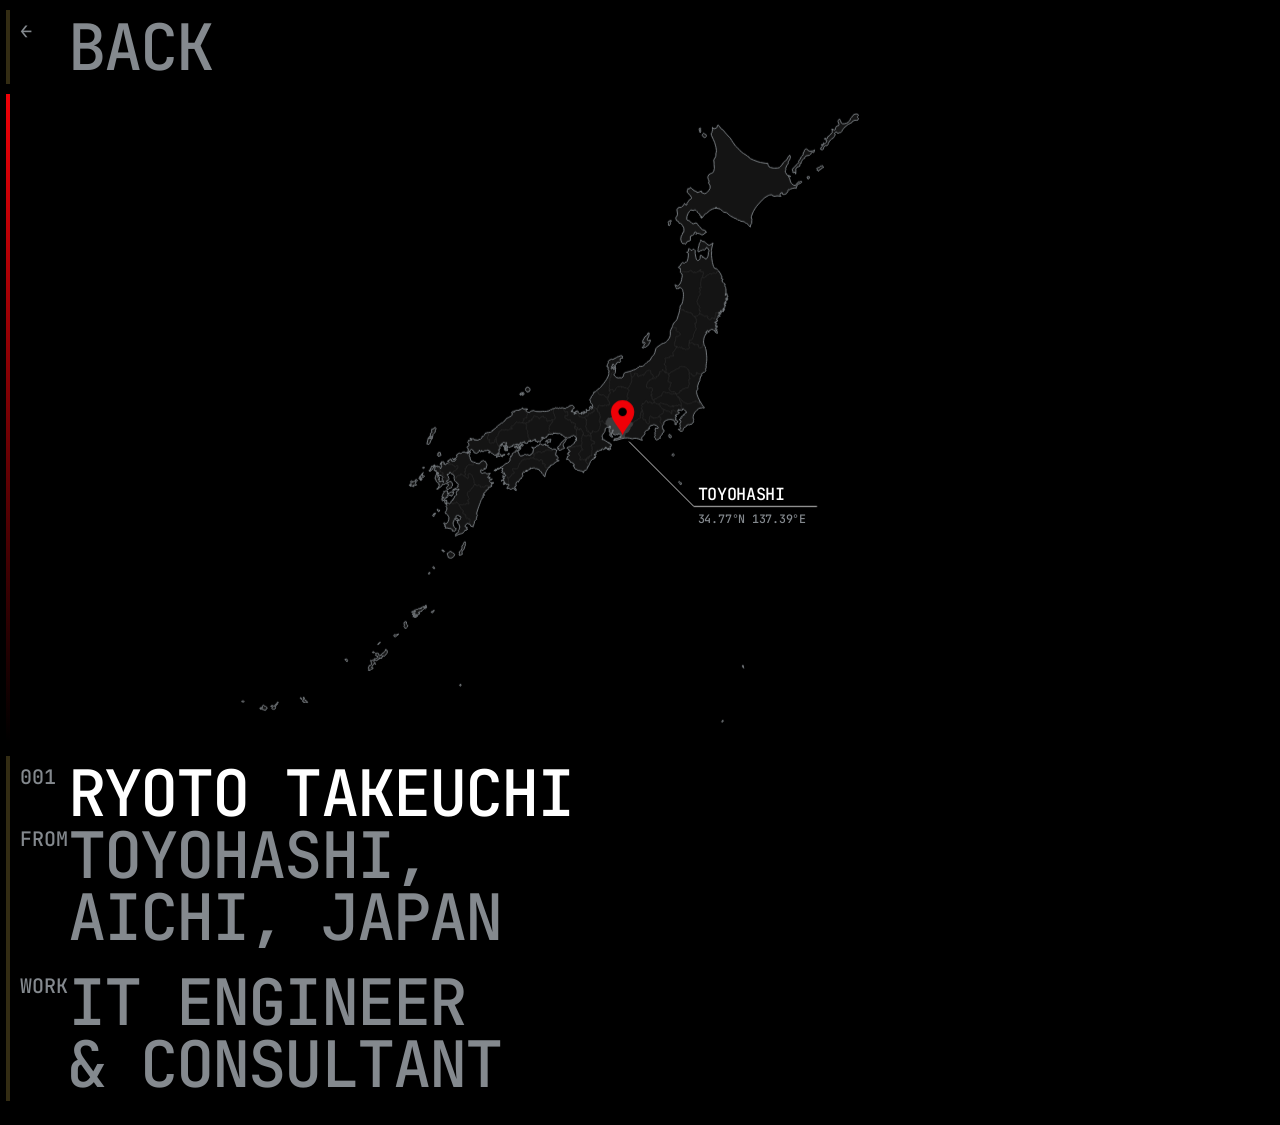
==== commit c546fa95: "Add matrix-style name rain background and work info Co-Authored-By: Claude Opus 5.5 <noreply@anthrop" ====
--- a/profile.html
+++ b/profile.html
@@ -106,6 +106,8 @@
     <div class="row"><span class="no">001</span><span class="txt hi">Ryoto Takeuchi</span></div>
     <div class="row"><span class="no">FROM</span><span class="txt">Toyohashi,</span></div>
     <div class="row"><span class="no"></span><span class="txt">Aichi, Japan</span></div>
+    <div class="row" style="margin-top:.35em"><span class="no">WORK</span><span class="txt">IT Engineer</span></div>
+    <div class="row"><span class="no"></span><span class="txt">&amp; Consultant</span></div>
   </section>
 </main>
 <script>
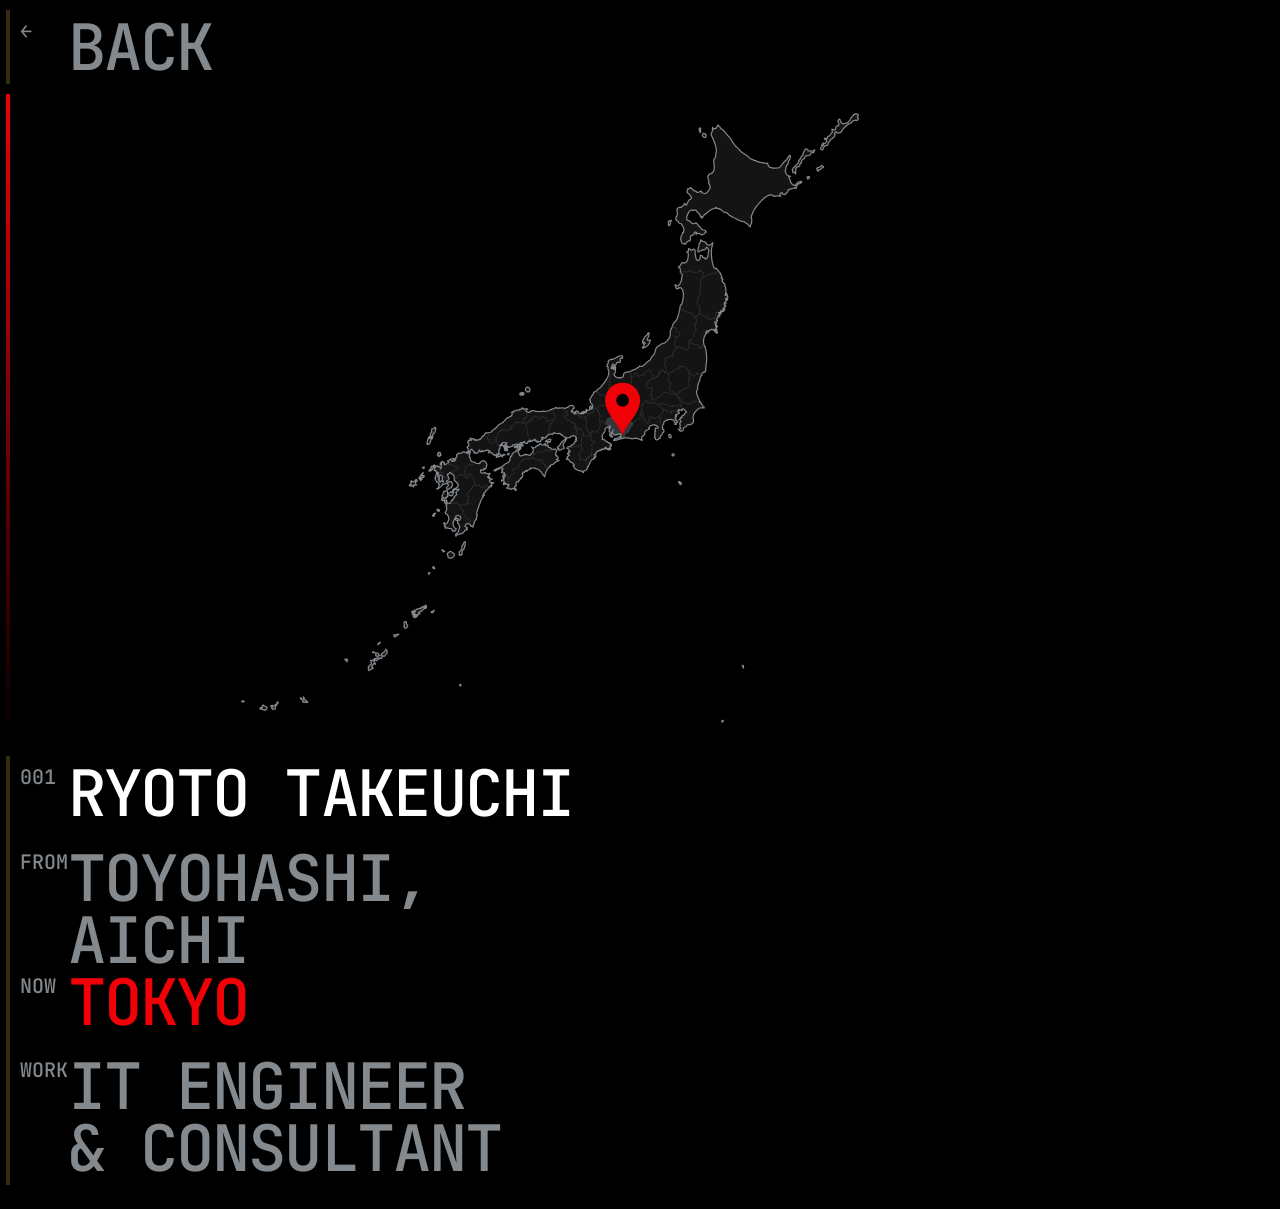
==== commit aff487b2: "Show Toyohashi to Tokyo route on profile; update hidden rain words Co-Authored-By: Claude Opus 5.5 <" ====
--- a/profile.html
+++ b/profile.html
@@ -6,7 +6,7 @@
 <meta name="theme-color" content="#000000">
 <title>PROFILE — RYOTO TAKEUCHI</title>
 <meta name="robots" content="noindex, nofollow, noarchive">
-<meta name="description" content="Ryoto Takeuchi — from Toyohashi, Aichi, Japan">
+<meta name="description" content="Ryoto Takeuchi — from Toyohashi, now in Tokyo">
 <link rel="preconnect" href="https://fonts.googleapis.com">
 <link rel="preconnect" href="https://fonts.gstatic.com" crossorigin>
 <link href="https://fonts.googleapis.com/css2?family=JetBrains+Mono:wght@500;700&display=swap" rel="stylesheet">
@@ -40,6 +40,8 @@
   a.row:hover, a.row:focus-visible { color: var(--hi); outline: none; }
   a.row:hover .txt::after { content: "↗"; }
   .hi { color: var(--hi); }
+  .red { color: var(--red); }
+  .gap { margin-top: .35em; }
 
   /* ---- map ---- */
   .map { border-left: 0; position: relative; padding: 0; margin: 10px 16px 0; }
@@ -47,34 +49,20 @@
     content: ""; position: absolute; left: -10px; top: 0; bottom: 0; width: var(--rule);
     background: linear-gradient(180deg, var(--red) 0, var(--bg));
   }
-  svg { display: block; width: 100%; height: auto; max-height: 72svh; overflow: visible; }
-  .land { fill: #141414; stroke: var(--ink); stroke-width: 1.4; stroke-linejoin: round; }
-  .borders { fill: none; stroke: #3a3a3a; stroke-width: .7; }
-  .aichi { fill: var(--ink); opacity: 0; }
-  .ring { fill: none; stroke: var(--red); stroke-width: 2; opacity: 0; transform-box: fill-box; transform-origin: center; }
-  .pin { opacity: 0; }
-  .tag { fill: var(--hi); font-family: var(--mono); font-size: 26px; letter-spacing: -.02em; opacity: 0; }
-  .tag.sub { fill: var(--ink); font-size: 18px; }
-  .tagline { stroke: var(--hi); stroke-width: 1.2; opacity: 0; }
-
-  /* animation */
-  .go .land { animation: land 1s ease-out both; }
-  .go .borders { animation: fade .6s .5s both; }
-  .go .aichi { animation: aichi .5s 1.15s both; }
-  .go .pin { animation: drop .55s .95s cubic-bezier(.3,1.6,.5,1) both; }
-  .go .ring { animation: ring 1.6s 1.45s ease-out infinite; }
-  .go .tagline { animation: fade .3s 1.5s both; }
-  .go .tag { animation: fade .3s 1.65s both; }
-  .go .tag.sub { animation-delay: 1.8s; }
-  @keyframes land { from { opacity: 0; transform: scale(.94); } to { opacity: 1; transform: none; } }
-  @keyframes fade { from { opacity: 0; } to { opacity: 1; } }
-  @keyframes aichi { from { opacity: 0; } to { opacity: .35; } }
-  @keyframes drop { 0% { opacity: 0; transform: translateY(-320px); } 30% { opacity: 1; } 100% { opacity: 1; transform: none; } }
+  svg { display: block; width: 100%; height: auto; max-height: 72svh; }
+  .land { fill: #141414; stroke: var(--ink); stroke-width: 1.2; stroke-linejoin: round; opacity: 0; transition: opacity .9s; }
+  .borders { fill: none; stroke: #3a3a3a; stroke-width: .7; opacity: 0; transition: opacity .6s .4s; }
+  .aichi { fill: var(--ink); opacity: 0; transition: opacity .5s; }
+  .on .land, .on .borders { opacity: 1; }
+  .route { fill: none; stroke: var(--red); stroke-width: 2.2; stroke-linecap: round; }
+  .route.trail { stroke: var(--hi); stroke-width: 1; stroke-dasharray: 3 5; opacity: .5; }
+  .label { font-family: var(--mono); fill: var(--hi); font-size: 44px; letter-spacing: -.02em; opacity: 0; transition: opacity .35s; }
+  .label.sub { fill: var(--ink); font-size: 26px; }
+  .label.show { opacity: 1; }
+  .ring { fill: none; stroke: var(--red); stroke-width: 3; opacity: 0; transform-box: fill-box; transform-origin: center; }
+  .ring.go { animation: ring 1.6s ease-out infinite; }
   @keyframes ring { 0% { opacity: .9; transform: scale(.3); } 100% { opacity: 0; transform: scale(2.6); } }
-  .land { transform-box: view-box; transform-origin: 50% 50%; }
-  @media (prefers-reduced-motion: reduce) {
-    .go * { animation-duration: 1ms !important; animation-delay: 0s !important; animation-iteration-count: 1 !important; }
-  }
+  .pinbody { transition: fill .6s; }
 </style>
 </head>
 <body>
@@ -84,34 +72,115 @@
   </section>
 
   <section class="map">
-    <svg id="map" viewBox="0 0 1000 1000" role="img" aria-label="Map of Japan with a pin on Toyohashi, Aichi">
-      <path class="land" d="M742.8,151.5L744.8,149L747,145.5L747,141.5L744.6,137.2L745.4,134.2L744.2,131.6L743.4,128.6L743.6,127.5L745.1,124.4L747.3,123L748.5,122.9L748.9,122.2L750.6,121.9L752,119.9L752.7,118.7L753.3,115.8L753.6,114.8L753.1,108.7L753.1,106.3L752.6,101.7L753.7,100.1L755.6,96.3L755.8,95.2L756,90.9L756.6,89.5L756.7,87L756,82.1L755.4,79.7L754.5,76.6L754,74.8L751.9,69.9L749,63.6L748.7,61L749.9,59.1L750.2,57.5L751.2,55.1L750.5,54L750.7,51.4L752.7,53.7L756.6,52.6L757.9,50.7L758.3,48.5L759.8,47.9L760.8,49.7L762.3,50.8L763.4,53.1L767.2,55.6L770.4,59.7L773.1,62.8L777.4,67.4L778.2,67.9L779.7,70.8L781,71.9L781.3,73.7L782.6,75L786.1,80.2L789.8,83.6L791.4,85.1L795,89.2L798.4,91.6L802.3,94L804.2,95.6L806.6,96.8L807.4,98.5L808.9,99.5L813.6,101.7L820.7,104.4L824.7,105.5L831.9,106.7L834.8,107.1L835.9,106.7L836.4,109.8L837.4,110.6L837.9,112.2L840.1,113.3L844.4,114.3L846.3,114.4L851.2,114.2L853.9,113.5L855.1,112.5L857.7,109.5L860.2,105.8L861.1,105.2L863.5,102.5L865.7,101L866.6,98.5L869.8,94.2L871,97.2L870.5,99.3L869.4,101.9L868.2,103.3L867.6,105.5L867.8,106.4L867.2,107.8L865.3,110.4L863.6,114.6L863.9,116L863.5,117.7L862.9,118.4L863.3,120.8L866.1,125.4L869.4,126.5L871.5,127L870.6,127.4L869.4,126.5L867.8,126.2L867.9,126.9L869.8,130.6L871.1,135.5L872.3,137.7L875.1,140.3L878.6,141.3L879.4,139.5L882.9,136.3L883.2,135.4L885.5,135.6L886.8,134.8L888.6,135.3L888.3,136.3L886.1,138L882.3,139.1L881.7,140.6L880.9,140.5L880.8,143.2L879.5,144.7L879.9,145.7L878.1,144.8L873.6,145.8L871,146.7L869.7,147.8L868.6,147.2L866.9,148.6L867.1,150.4L866.3,152L864.5,152.9L864.4,154.2L863.5,154.5L862.4,155.2L861.3,154.8L859.6,155.1L858.1,154L858.7,152.4L856.3,152.4L854.9,154.8L854.6,155.8L856.5,157.7L853.3,157.6L851.8,157.2L848.5,157.4L847.1,158L843.1,156.9L842.8,155.7L841.3,155.5L838.6,156L836.7,156.7L831.5,159.8L827.4,163.5L821.9,169.6L819,172.9L816.8,176.1L814.1,180.6L812.8,183.3L810.9,188.4L810.5,191L811.5,192.8L811.3,194.7L811.1,199.7L809.5,201.8L809.1,205.2L806.4,202.8L805.4,201L803.1,199.5L801.2,198.7L799.5,197.1L796.2,196.5L794.6,196.4L792.7,195L789.8,194.4L789,193.6L786.8,192.2L783.2,191L782.1,189.7L780.8,189.5L778.4,188L776.4,186.7L774.5,184.7L772.2,183L768.1,182.3L765.9,180.4L762.9,177.9L760.7,176.9L760.3,177.3L760.3,176.8L756.2,176.2L754.8,176.3L756.9,175L753.9,176.4L750.5,177.6L747.9,178.9L745.8,180.4L741.2,184.4L740.6,184.5L739.6,185.1L737.5,187.1L736.3,189.1L734.5,191.4L732.7,190.6L732.9,189.4L733.8,190.5L734.1,189.1L731.5,188L731.2,186.3L730.2,184.5L729.1,184.1L726.9,181.9L727,181.4L725.3,179.7L724.4,179.1L722.5,179.1L720.6,180L719.1,179.1L717.1,179.1L715,181.2L713,184.3L711.3,188.7L710.8,192.9L711.2,194.1L713,195.2L714.4,195.3L716.9,197.4L718.9,199.5L720.9,200.3L725.1,198.9L726.9,199.8L727.2,200.6L728.3,201.5L729,203.3L730.5,204.5L731.9,205.6L733.7,208.5L735.5,209.5L738.7,210.3L740,211.1L740,212.1L741.3,212.7L740.5,214.1L739,214.1L737.8,216.1L734.3,217.6L733,216.5L730.5,215.5L727.8,214.9L726.4,215.3L725.4,216.5L725.1,215.5L726.2,214.5L725.6,213.5L724.1,212.9L722.8,213.6L722.1,216.5L720.6,217.4L719.6,218.4L717.4,218.7L716.6,220.3L716.5,223.6L716.9,225L715.9,226.6L714.4,226.7L711,228.3L709.2,231.7L708.5,231.9L707.2,230.7L704.9,231L703.3,229.3L701.9,225.4L701.7,223L702,221.9L702.5,219.2L704.2,216.4L704.6,214L705.8,213.9L706.2,213.1L706.6,210.1L706.4,207.5L705.9,205.2L705.4,205.1L704.2,202.8L702.7,200.5L701.5,199.8L699.3,199.5L697.9,196.4L695.1,195.3L694,191.8L694.5,189.9L696,188.1L696.7,185.1L695.7,178.4L697.2,176L699,175L702.4,175L703.6,173.5L706,172L707,169.6L707.4,168.8L709.1,170.2L709.4,171.3L711.3,170.8L711.3,168.6L713,166.4L713.7,165.1L714.7,163.6L718.2,161.2L718.3,159.6L715.6,155.6L714.8,154.6L712.7,153L711.6,151.2L711.9,148.5L712.6,147L712.3,146.2L714.7,146.3L715.8,145.6L716,144.4L717.9,144.9L718.4,145.8L720.6,147.7L721.3,147.7L721.7,149L723.7,149.6L726.2,150.7L726.7,152L728.4,151.7L730.6,151.2L731,150.5L733.9,149.9L733.8,152L738.8,153.9L741,152.8ZM897.9,131.3L896.5,128.1L898.4,127.2L900.6,127.7L899.8,129.2L900.1,130ZM683.7,203.4L682.8,202.6L682.8,199.7L682.3,197.8L683.2,196.2L686.9,195.1L687.3,195.6L685.9,197.9L686,199.6L685.5,201.4ZM731.7,59.8L730.1,55L730.3,53.1L731.7,52.4L732.7,53.2L732.3,53.9L732.5,57.9ZM738.7,67.3L736.2,65.8L734.9,63.6L735.5,61.9L737,60.3L738.2,61.4L739.2,61.3L740.8,62.9L741.2,65.1L740,66.8ZM913.9,119.1L912.8,117.3L912.1,117.8L912.3,115.8L911.6,114.8L912.3,114.1L915.8,113.1L917.3,111.1L918.7,111.3L919.5,110.2L922.1,112.3L921.8,113.5L919.3,114.2L918.2,115.2L918.2,116.2L915.4,117L914.9,118.7ZM888.3,103.8L887.6,105.7L887.7,106.7L886.5,106.8L885.5,109.1L885.4,111.2L883.5,112.2L881,112.8L879.2,115.6L879.3,118.6L879.1,123.5L878.5,123.1L878.8,120.9L878,120.5L875.1,121.5L874.5,120L874.6,119.1L873.8,116.1L874.7,115.7L875.5,113.8L879.2,110.8L879.4,109.9L881.7,108L883.8,105.5L883.5,103.7L886.1,100.2L887.5,97.1L889.2,95.5L890.6,93.3L890.8,90.8L892.1,89L892.8,86.6L894.2,84.9L896,84.8L897.4,85.7L898.3,87.3L901,88.3L905.1,87.9L907.2,87.2L908.6,86L907.9,87.2L907.5,89.4L906.3,90.7L904.9,89.8L902.8,91.1L902.5,92.6L900.5,94.6L896.4,95.2L894.7,95.7L893.4,97.1L892.8,99.4L891.1,100.1L888.7,102.4ZM961.1,46.6L959.9,46.8L953.1,52.8L952,54.6L950.5,56.7L950.2,57.7L948.1,59.8L946.3,59.7L944.3,60.7L942.4,59.5L942.2,58.5L940.8,58.6L939.2,60.2L939,61.6L940.2,62.1L938.9,65.4L937.6,67.2L936.5,67.6L935.8,69L934.4,69.5L932.8,70.8L932.4,71.9L931.3,72.4L929.5,76L929.4,77L927.9,79.3L926,79.8L924.8,79.5L922.6,81.9L921.6,85L920.6,86.2L917.7,85.6L917.5,84.7L918.2,82.4L919.3,81.9L920.1,80.6L919.3,79.5L919.7,77.2L920.2,78.8L921.3,79.4L922.1,78.4L922.2,76.7L921.2,76L921.9,75.6L923.6,76.5L925,75.9L926.6,74L927,71.7L926.6,70.6L924.6,70.6L923.5,68.8L924.4,67.9L926.8,69.1L928.1,68.3L928.5,65.8L930.4,64.7L932.3,63.1L934.7,59.8L935.7,59.3L935.4,57.8L935.5,54.8L934.6,54.4L936.8,54.4L937.4,55.3L939,55.5L940.6,54.6L940.5,52.4L941.3,51L941.7,50L944.3,48.7L945.1,48.9L945.9,46.7L944.3,42.1L944.8,40.6L946.2,38.7L947.6,39.3L947.8,40.4L949.6,44.8L951.6,46L954.8,45.8L957.7,44.9L960,43.8L960.2,43L962.8,40.7L963.8,37.7L965.8,35.6L966.2,34.3L968,33.2L968.3,31.9L972.2,30.6L975,31.2L975.9,32.2L975.8,33.4L974.4,34.6L974.4,36.1L976,37.5L975.1,40.1L973.4,40.8L972.2,40.4L969,40.9L965.9,43L964.9,44.8L963.1,45.2ZM760.5,338.5L761.7,341.7L762.1,343.5L760.6,341.5L759.3,342.1L759,343.8L759.7,344.7L757,346.7L757.3,348.4L758.5,348.8L758.3,350.4L757.4,349.8L756.2,351.8L754.4,351.8L754.5,353.2L756.3,353.1L757.4,353.7L757.3,354.6L755.1,356L756.5,358.1L757.7,357.3L758.2,358.4L757.9,359.8L757.1,358.9L755.5,358.6L756.5,360.4L756.1,362.3L754.9,362L755.9,363.1L755.8,364.2L757,364L758.1,363.8L756.2,365L757.3,365.2L758.3,367.6L757.8,369.6L757.2,368.4L755.1,367.7L756,367L753.9,366L754.5,365.2L753.6,363.9L752.9,364.7L751.8,363.5L748.6,363.3L748,363.9L745,365.8L744.9,367.7L743.8,365.2L742.4,365.2L741.5,366.6L740.7,367.1L740.7,368.5L742.1,367.9L742.6,368.7L741,369.8L740.6,369.7L740.6,369.6L740.6,369.6L740.5,369.6L738.3,374.5L737.6,376.4L737,380.2L736.8,382.5L737.5,386.8L738.6,389.2L739.6,390L739.8,392.4L740.6,394.5L741.1,397.9L741.6,403.7L741.8,405.8L741.8,407.6L741.8,407.6L741.7,407.6L741.8,410L741.6,412.5L741.2,415.8L740.8,418.4L740.9,421.6L740,424.9L740.4,426.7L739.9,427.9L738.3,429.5L737.8,429L735.5,430.7L734.6,430.8L733.8,433L734.3,434.2L733.1,434.7L731.8,437.9L731.3,440.4L731.3,441.8L729.2,445.7L728.1,449.8L727.8,449.9L727.7,452.3L728.2,455.2L727.3,456.3L726.1,458.4L726.1,459.9L726.6,463.1L728.2,467.6L731.2,474.2L730.5,475.1L731.8,474.7L734.3,479L736.4,482L737.1,482.4L737.7,482.8L737.7,484.7L735.7,483.9L733.9,484.5L731.2,484.6L729,485.8L726.7,487.8L725.5,489L723.5,491.4L722.1,493.7L721.6,494.8L721,497.2L720.8,498.8L721.1,501.1L721.7,502.2L721.3,503.6L721.5,505.1L720.8,507.3L719.4,508L718.7,509.6L715.9,509.9L714.5,510.8L713.8,510.3L710.9,511.2L710.6,512.6L709.6,513.5L708.3,513.7L706.2,515.6L705.5,517.5L705.6,518.7L704,520.2L701.1,520.4L700.6,520.1L700.1,518.7L698,517.8L698,517.2L699.4,517.3L701.7,516.6L701.7,515.5L700.8,514.7L700.3,513.2L700.9,511.7L701,510.4L700.2,509.3L700.4,507.4L701.9,506.4L701.8,504.7L701,503.1L699,502.3L700.2,502.1L701.3,500.6L701.1,499.5L702.6,500.1L703.7,499.2L702.9,497.4L704.8,496.5L705.7,496.2L705.4,495.3L707,494.8L707.4,495.3L707,494.6L709.2,491.6L710.7,491.5L709.8,491.1L709.6,489.5L707.2,487.1L706.5,486.5L705.1,485.8L703.5,487L704.3,487.6L702.8,488.7L701.9,487.8L700.9,487.6L699.5,487.7L699.2,488.6L698.4,487.7L698.9,487L698,487.1L697.5,488.4L697.3,490L698,491.3L698.8,490.8L699.7,492.2L699,492.8L696.2,494.4L693.8,495.1L693.5,496.2L695.4,496.7L694.7,498.3L694.1,497.9L693,498.7L693.8,499.5L694.3,501.1L693.4,501.8L693.6,501.7L693.6,501.7L694.4,501.6L693.5,503.1L694.9,503.4L695.8,504.5L697.6,504.9L696.8,505.5L696.8,506.8L694.6,507.7L694.3,508.5L695.1,510L692.7,510L692.9,507.8L693,506.4L691.4,505L691.2,503.6L690.5,503L688.2,502.6L686.4,502.1L684,502.3L682.4,502.5L680.2,503.2L679,503.7L675.7,506.1L675.5,508.5L675.5,509.8L674.6,510.1L673.3,512.3L673.2,514.3L674.1,515L673.6,516.5L674,517.5L675.8,518.3L675.9,519.5L675.4,521.8L673.6,523L672.7,526L671.6,526.9L670.5,527.8L670.4,529L669.7,530.2L670.2,531.2L669.2,531.1L667.7,531.8L667.2,532.9L664.3,533.9L663.1,533.2L662.4,531.8L662.9,531.1L661.2,529.8L661.2,528.8L662.4,527L661.6,525.3L662,525L662.1,522.7L661.7,521.6L662.9,520.5L662.4,519.2L662,518.1L662.8,515.4L664.9,515.8L666.7,515.6L667.1,514.3L664.3,511.7L661.5,510.6L659.6,510.4L657.4,511.4L655.1,511.6L653.6,514L652.6,514.6L652.4,516.4L653.6,515.9L652.9,517.2L651.4,518.2L649.2,519L647.2,520.2L646.9,521L646,522.4L646.5,523.9L644.9,526.8L643.1,528L642.1,529L641.3,531.1L641.6,533.3L642.6,534L641.2,534.2L637,532.3L633,531.3L630.9,531.2L626.8,532.1L622.4,531L619.4,530.6L615.3,530.8L610.1,531.9L604.5,533.6L602.8,534.3L601.1,534.2L598.2,534.8L599.7,531.7L601.9,532.3L602.4,531.4L603.9,531.3L607.1,529.7L607.2,528.8L608.6,528.3L608.8,530.5L609.4,528.1L609.5,525.5L608.6,524.6L607.5,524.9L605.8,524.3L605,524.6L604.6,526.1L603.8,525.6L602,525.4L600.9,526.1L600.2,525.6L598.7,526L597.6,524.2L596.7,524L596.1,522.5L597,520.1L597.3,518L597.2,517.9L596.9,519L596.8,520L595.6,522.1L594.8,524.3L594.6,526.2L595.6,527.2L596.8,529.3L595.1,529.2L592.3,527.1L591.9,526.5L592.7,524.2L592.5,522.1L591.3,521.1L591.4,518.6L591.3,517.4L592.4,515.5L593.1,515.6L592.5,515.2L593.2,513.9L593.1,512.3L592.3,514.5L592.3,512.3L591.5,512.4L592,514.6L591,514.8L590.8,513.6L590.4,515.3L589.5,515L588.8,514.3L587,514.9L586,515.6L585.2,516.1L584.8,520.2L583.7,522.3L582,524.4L580.7,526.7L580.1,529.2L581.1,530L581.1,532L580.4,533.1L583.1,533.5L584.7,534.2L585.1,535.1L587.8,536.4L589.4,537.7L590.6,537.8L590.8,538.8L591.3,537.9L592,539.1L592.6,539L593.2,540.9L593.7,540.2L594.7,540.8L594.8,542L594.2,543.7L592.6,543.1L592.7,544.8L593.7,548.1L592.6,548.2L591.6,549.2L588.2,548.3L588.7,548L591.2,548.3L591.5,546.7L588.2,547.3L587,546.9L585.9,547.6L586.8,545.2L586.2,544.8L584.2,546.5L585.5,546.2L582.9,548.7L580.9,547.6L579.2,548.3L579.6,549.5L578.4,550.1L577.3,549.3L576.4,550.3L574.3,551.3L573.4,550.7L572.8,552L570.8,552.8L571,554.8L571.6,555.6L569.8,556L569.2,556L567.9,556.5L569.6,557.1L569.4,558.2L570.8,559.1L569.7,561.5L568.1,559.9L568.9,562.2L567.7,562.3L567.6,563.4L566.5,563.2L564.6,564.3L562.6,566.8L561.3,569.8L560.5,572L559,574.3L559.2,575.3L557.8,575.3L557.6,576.6L557.3,577L557.3,577.4L557.7,578.4L556.2,579.8L552.4,581.7L551.7,583.3L551.9,584.4L550.6,583.8L551.5,583.4L550.9,582.4L549.7,582.6L548.8,581.9L547.4,582L546.4,581.2L544.5,581.1L541.8,580.3L541,579.1L539.9,579.2L538.1,577.9L537.3,576.8L537.6,575.1L535.3,573.8L536.3,572.6L537.3,572.8L537.5,571.7L535.6,570.3L535.1,569.4L533.1,568.5L531.9,568.6L532,567.8L530.7,567.1L529,564.3L527.6,563.5L525.5,564L525.9,561.9L527.3,560.7L526.5,560.6L527,559L528.5,558.7L528.7,558L530,557.4L528.8,556.2L526.9,555.7L527.9,553.7L529.1,553.7L528.4,552.7L530,552.9L530.9,551.8L530.5,550.5L529.3,550.7L529,548.8L527.2,547.1L526.3,547L526.8,545.2L527.5,544.9L531.2,543.9L533.4,542.2L534.4,541.4L534.8,541L536.4,539.8L537.5,538.6L537.9,536.8L538.1,536.5L539.7,536L540.4,535.1L540.8,534.4L539.5,534.2L539.2,532.4L540.9,533.9L540.5,532.1L541,530.4L539.7,530.1L539.4,528.3L538.3,528.3L536.6,526.8L535.8,527L535.2,527.7L533.3,527.9L531.1,529.4L531.3,530L528.7,530.3L526.8,530.9L525.3,530.1L523.9,530.1L521.3,528.4L519.9,527.2L519.1,526.6L517.8,526.5L517.8,525.4L517.4,525.8L516.1,524.4L514.2,523.7L512.6,524.1L509.2,523.7L507.6,523.2L505.6,524.3L505.5,522.7L504.8,524.4L503.3,525.5L501.7,524.6L500,525.6L499.6,525L498.1,525.1L496.6,525.8L497.2,526.4L495,528.5L494.3,528.5L494.3,530.2L493.4,530L492.1,531.2L490,531.2L490.2,530.2L487.9,529.9L486.5,530.5L489.2,530.7L489.2,531.7L489.2,532.4L487.7,533.5L486.4,533.8L485.4,536L485.7,536.8L483.4,536.6L481.7,535.8L480.8,536.4L481.2,537.7L480.1,537.2L478.6,535L478.4,535.8L477,535.4L477.1,532.6L476.6,533.8L475.4,533.4L475,534.1L473.3,534.4L473.2,535.4L472.2,535.7L471,535.8L469.6,534.1L470.5,536.1L469.1,536.6L468.9,535.5L467.9,535.7L467.6,534.8L467.2,536.7L466.2,536.6L465.2,537.4L465,539.1L463.7,539.2L461.5,538.6L460.4,538.5L461.1,537.4L460.4,536.2L460.1,536.9L456.7,538.1L455.4,538.5L454.2,537.9L453.8,540L451.3,540.7L450.6,540.3L447,540.5L445.5,541.8L444.8,540.9L443.5,541.1L442.9,542.5L441.8,542.2L442.4,543.5L439.5,544.2L437.2,545.5L435.9,544.2L434.8,545.5L433.7,545.7L433.5,544.4L434.4,543.5L433,542.8L432.8,541L432.4,540.3L433.1,538.5L433.4,538.3L433.6,538.3L433.6,538.3L433.4,538.1L430.8,538.5L429,537.8L427.1,538L426,539.4L422.9,542L422.1,543.2L423,544.3L422.6,544.9L422.8,547L422.3,547.9L421.2,547.9L421.2,550.8L421.6,551.4L420.6,554.4L420.1,555.2L418,555.2L417.8,557.8L418.8,559.5L418.6,560.3L417.2,560.7L417.2,559.5L417.4,558.8L415.9,557.9L415.3,556.5L414,557.4L411.6,555.1L410.9,555.2L409.5,553.6L407.5,552.2L405.8,553.1L406.3,554L404.9,553.3L407.1,551.5L406.2,550.3L404.3,550.3L404.4,549.6L402.9,549.6L401.6,550.3L399,550.4L396.7,551.9L395.4,551.6L395.6,551L394.3,550L394.4,551.2L392.7,552.4L391.6,550.9L391,549.3L390.6,551.1L390,551.5L389.5,552.8L386.3,554.6L383.8,553.5L383,553.9L382.5,553L383,552L381.2,550.6L380.2,549L379.3,548.9L378.5,548L377,549.7L376.4,551L373.7,552.9L373.6,554L372.8,553.8L371.9,552.4L372.9,552.6L373.6,551.1L373.7,547.6L372,545.4L372.3,544L373.3,544.1L374.6,542.7L374.6,539.6L372.8,537.3L373.9,535.8L374.5,534.1L375.3,535.1L377.2,534.2L379.2,534.1L378.7,532.6L376.3,532.3L377.2,530.8L378.3,532L379.8,532.3L380.8,531.8L382.9,532.5L383.6,534.3L385.2,533.4L385.8,534.6L386.2,533.6L388.7,534.4L389.8,533.9L390.2,532.9L392.2,533L393.3,531.6L395.2,530.1L394.9,528.7L395.6,528L396.8,528.1L398.8,526.2L399,525.2L400.9,522.7L402.4,523.2L404.1,522.1L404.5,522.5L407.9,522L409.8,521.2L410.8,520.2L410.6,519.2L411.7,518.9L413.6,517.8L414.1,516.7L415.3,516.3L417.3,514L417.9,514.5L418.4,512.9L420.2,511L421.4,510.6L425,507.7L426.4,507.5L427.8,506.5L428.6,505.1L430.6,503.9L431.5,501.9L433.8,500.1L436.1,499.1L437.9,497.9L439.7,497.4L441.3,495.3L441.7,492.4L440.4,491.6L442.3,490.2L443.2,490.7L444.9,490.4L443.9,489.5L445.9,489.2L447.7,488.1L450.3,488L452.6,488L453.1,486.6L454.8,487L456.4,485.1L457.4,485.4L457,484.4L458,484.6L458.9,486.2L463.5,486L465.7,486.4L462.7,487L463.2,489.2L465,490.6L467.2,491.3L467.8,491.5L469.2,490.9L469.8,489.8L471.7,489L475.1,488.4L475.7,488.9L477.9,489.7L479.7,489.9L484.6,490.1L487.6,489.9L488.6,489.5L491.5,489.8L494.3,489.6L498.2,488.8L500,487.8L500.9,486.9L502.1,487L503.4,486L506.4,485.5L508.8,484L510.3,484.7L511,484.3L512.8,485.3L514.1,484.2L515.6,484.8L516.6,484.6L518.8,484.2L521.4,484.8L523.4,485.4L525,484.6L525.7,483.5L527,483.6L528.5,482.9L529.4,481.5L533.4,480.4L534.8,480.4L536.6,482.4L537.3,483.8L537.1,485.2L536,485L534.9,487L533,489.1L533,490.6L534.3,488.5L535,488.5L534.8,490.7L536.4,491.7L537.7,491.3L538,492.2L537.1,494.2L538.4,493.5L538.5,492.8L540.3,493.4L540.1,491.7L538.4,492.3L538.1,490.9L539.7,489.8L541.4,489.6L541.7,488.5L542.4,489.6L543.6,490L542.9,491.3L544.1,491.6L545.2,493.1L546.7,493L547.7,492.1L549.9,490.7L548.8,491.9L548.5,493.2L547.8,493.2L547.7,493.5L549.2,493.7L549.8,493.1L552.5,493.2L553.4,491.2L551.8,491.9L550.9,490.8L551.8,489.8L553.1,489.9L553.3,491L554.1,490.7L554.8,491.8L556.1,491.4L555.5,489.8L556.3,490.2L556.9,488.4L555.9,488.1L555.5,486.6L556.6,487L557.3,488.2L559.9,488L561.7,486.8L560.9,486.1L561.4,484.9L561,482.9L563,481.4L563.7,482.6L563.6,484.5L563.2,485.1L564.1,486.2L565.4,485L565.9,481.4L564.9,478.8L562.9,476.6L562.3,475.6L562.4,473.8L561.1,471.9L561.3,471L563,469.4L563.9,466.4L566.2,464.1L566.4,463.3L567.7,461.1L567.4,459.9L569.5,459.6L571.7,458L573.7,455.6L576.3,454.2L578.3,452.2L579.7,450.4L583.1,446.2L585.4,443.1L587.2,440.3L589.3,436.4L590.5,433.1L590.8,430.7L590.2,430.2L591,428.7L590.9,427L589.4,424.6L589.7,422.8L589.4,420.8L587.6,420.5L588.6,417.3L590.1,414.4L589.6,412.9L590.9,411L595.1,409.1L596.8,409.7L602.6,406.6L604.7,405.2L605.8,405.2L608.8,403.9L611.1,403.9L611.9,405.1L611.5,405.8L612.2,407.4L611.5,407.9L609.7,407.8L608.6,408.2L607.9,410.8L608.8,411.5L608.8,412.9L607.7,414.2L605.2,413.8L602.9,414.9L602.3,416.3L601.8,417.6L599.6,419.1L597.7,417.5L598.2,416.9L596.1,417.6L596.9,418.1L595.4,419.7L594.9,420.7L595.7,421.1L595.5,422.3L594.3,422.5L594.3,423.6L595.1,424.2L596.3,423.2L597.3,423.5L598.2,425.2L599.2,424.8L600.3,422.5L601.3,422.5L600.9,425.6L601,429.1L600.3,430.7L598.5,432.9L599.7,434.9L601.5,436.4L602.5,437.3L602.4,437.4L602.3,437.4L602.7,437.5L605.4,438.1L607.8,437.8L610.3,438.1L612.7,436.3L613.6,433.6L613.7,432.1L614.3,430.9L616.8,429.5L618.4,429.2L621.7,428.4L625.1,427.4L628.7,425.8L631.5,425L634.9,422.5L636.5,421.9L637.1,421.1L638.3,419.9L640,420.5L642.7,420L643.7,419.5L647,416.6L649.5,414.1L652.2,412.1L654.3,410.9L656.5,406.7L658,404.4L659.9,402.9L660.4,402L661.8,398.9L662.4,396.3L663.6,392.4L665.2,390.5L669.8,387.4L672.5,385.4L675.3,384.6L677.7,383.6L679.9,381.8L680.8,381L684.2,376.4L685.5,372.5L685.6,365.9L686.6,363.4L688.7,359.3L688.8,358.5L689.3,356.7L691.5,352.6L693.9,350.7L696,347.5L697.9,341.2L698.6,339.3L699.9,334.3L699.6,333.3L700.8,330.2L700.4,329.1L701.5,325.8L703.3,324.6L704.7,319.9L705.4,315.7L705.8,312L705.8,308.8L705.6,306.1L704.9,304.6L704.7,302.8L704.1,301.4L702.4,299.5L700.8,298.6L698.7,298.9L698.8,300.1L696.6,300.2L695.2,300.6L694.3,298.3L693.5,297.5L693.9,296.1L693.1,295.2L693.2,294L694,295.1L696.6,296.2L698.1,295.6L700.5,292.9L701.5,290.9L702.4,288.6L703.1,286.1L702.9,285.3L703.8,282.4L704,279.7L703.5,277.5L701,275.2L701.3,272.3L701,269.8L700.2,268.2L698.7,268.4L698.3,266.9L699.7,265.5L700.5,265.7L703,261.2L704.6,260L707,261.2L707.7,260.7L709.4,259.3L710.3,259.5L711.2,258.5L712.3,255.9L712.9,253.3L713.4,249.6L713.4,245.8L712.9,244.9L710.9,244.2L711.2,243.5L712.6,243.8L713.5,242.7L713.6,239.7L713.9,238.6L715,238.6L717.6,241.2L719.2,241.1L720.9,239.3L722.4,239.8L724,241.4L723.9,246L724.3,248.1L724.9,251.7L725.5,254.2L726.2,255.7L727.5,256.8L729.5,256.5L731.6,254.2L731.6,253.5L731.6,251.1L732.2,248.8L734.5,249.5L735.7,250.9L735.4,252.1L736.2,251.9L738.5,252.9L739.2,254.1L740.7,254.7L741.8,253.8L743.7,250.2L744.3,246.7L744.3,244.2L745.3,242.2L745.2,241.3L743.3,237.7L741.6,236.5L740.4,238.1L741.1,238.1L737.9,240.9L736.2,240.3L735,240.5L734.2,241.4L731.7,241.9L729.8,243.6L728.2,242.9L728.1,240.7L728.6,240L728.6,238.1L729.8,234L730.3,230.6L731.2,229.9L731.7,228.4L732.6,227.3L732.2,226L732.6,225L733.5,225.7L735.7,227.6L737.9,227.7L739.5,228.8L742.2,231.8L744,232.8L745.7,233.3L749,231.9L751,229.5L751.3,230.1L749.6,237.5L749,241.2L749.3,242.8L749.1,248.6L749.6,253.7L750.5,259.7L751.4,263.3L752.3,266.1L753.7,268.7L754.8,269.5L756.2,268.8L758.7,271.7L760,272.8L763.1,277.3L764,279.5L764.8,280.6L765.4,282.8L764.3,283.4L764.5,284.5L766.4,285.3L766.9,286.5L765.9,286.8L765.4,288.1L766.4,290.1L768.3,292.1L769.7,292.9L770.2,294.8L769.5,295.4L770.3,297.4L770.9,298.3L771,299.9L771.4,300.3L771.5,306.5L770.3,310.2L770.7,310.8L772.6,307.7L773,308.7L773.1,311L774.1,311.2L774.5,313L773.4,313.2L772.7,314.5L772.7,315.6L770.9,315.7L771.7,317.3L773.6,315.3L774.4,315.7L773.4,318.2L770.9,319.1L771.1,320.9L769.7,321.5L769.1,322.1L771.9,321.8L771.6,322.9L768.8,323.5L770.2,324.9L768.9,324.7L769,325.8L770.8,326.1L771.3,326.9L770.2,327L769,328.1L770.2,328.8L768.9,330L767.3,330.5L770,332.1L769,332.9L766.6,331.9L766.9,333.5L768.6,333.7L768.3,334.3L766.6,334.4L768,335.6L766.1,335.8L766.1,335.1L764.9,336.1L763.9,336.1L763.7,333.9L763.1,336L764.3,337.7L763.3,337.7L762.7,338.5L763.9,339.2L763.1,339.8L761.8,338.2L762.2,337.2L760.2,337.1ZM686.6,530.6L685.1,530.4L683.7,529.6L683.3,526.8L683.7,525.3L685.6,525.8L686.9,527.6L687,529.7ZM689.2,558.6L688.2,557.3L688.8,555.5L690.6,555.2L691.5,556.1L691.5,557.6L690.3,558.6ZM702,602.9L700.1,601.7L699.9,600.6L698.5,599.2L698.7,598L699.6,597.9L701.4,599.6L702.4,599.7L702.9,601.4ZM798.8,886L797.8,884.8L796.8,882.5L797.2,881.6L798.1,881.8ZM765.2,969.4L765.2,967.5L766.9,966.4L767.6,967.7ZM643.4,392.1L642.5,391.7L642.4,390.5L644.1,390.2L644.8,389.2L644.8,386.9L646.9,384.9L646.3,383.6L644.5,383.2L643.8,384.9L643.1,384.4L643.1,380.6L645.5,376.5L646.3,374.7L649.9,372L651,368.9L652.9,368.6L652.6,372.1L652.1,374.3L650.1,378.1L650.3,379.8L651.8,380.5L654.6,379.4L654.9,380.5L654,382.9L652.5,385.7L652.4,386.8L647,391L645.6,391ZM597.4,423.2L596.9,421.8L596,421.3L598.5,420.7L599.5,421.2L600.7,419.8L601.1,421.8L599.2,422ZM520.4,540.7L520.3,542.7L522.3,546.7L519.2,547.8L516.4,549.5L514,549.8L514,549L512.9,548.4L513.7,546.8L511.4,547.4L512.1,546.8L511.6,545L512.5,543.8L513.4,543.9L514.6,542.6L516.5,539.3L517.7,537.5L518.3,537.6L520.3,535L522,534.1L523.9,531.8L524.6,531.6L525.4,533L524.3,534.4L523.6,536.2L520.4,539.9ZM457.5,465.1L458,463.6L457.6,462.2L459.3,461.4L460,461.9L459.4,463.9ZM455.1,464.8L453.3,463.6L453.3,462.9L454.7,461.3L455.7,461.4L456.3,460.4L457.3,461L458.6,460.5L457.8,461.6L456.7,461.9L457,463.7L456,463.8L455.4,462.4L454.4,462.7ZM464.3,459.9L464.3,458.9L462.2,457.5L462,455.8L462.8,453.6L465.8,452L467.4,453.5L468.6,454L469.1,455.7L468.8,458.1L467.5,458.4L467.6,459.7L466.3,459.5ZM433.8,550.8L433.6,549.9L430.5,550.4L430.1,549.3L432.2,548.3L431.9,547.1L433.2,545.4L434.3,546.3L433,547.3L433.9,547.6L433.5,549.5L434.9,548.7ZM457.8,543.4L456.6,542.3L456,540.1L457.4,539.8L458.6,541.8ZM453.8,544L453.3,543.3L453.9,541.8L456,541.5L456.2,542.7ZM424.1,543.4L423.8,542.5L424.8,541L426.4,540L426.9,541.4ZM429.5,548.3L430.3,545.9L428.1,543.9L427.8,542.5L429.7,542.8L430.3,544.2L431.3,544.9L431.6,543.9L430.5,542.2L430.4,541.2L431.8,541.5L432.4,542.2L431.9,545.1L431.2,546.1L431.8,547.5ZM446.2,545.9L445.4,545.7L444.9,544.2L447.1,544.1L448.2,542.5L448.7,542.8L447.6,544.6L447.7,545.5ZM420.6,559.8L419.6,558.1L420,555.6L421.8,555L423,555.9L423.7,555.6L424.2,557.3L425.2,558.2L426.8,557.1L428,557.1L428.5,556.1L430.6,556.5L428.6,557.6L426.8,557.8L426.6,559.9L423.8,558.1L422.6,559.1L421.2,559.1ZM471.2,577.7L470,578.4L469.9,577L469.1,577.7L469.7,578.7L466.5,580.2L464.7,581.1L462.2,581.3L462.9,582.1L464.2,580.9L464.8,581.5L465.1,581.9L461.5,582.5L460.5,584L459.3,583.2L458.2,583.9L458.3,585L457,585.7L458.1,586.4L457.2,586.9L458,587.7L457.8,589.6L456.9,591.3L455.9,591.9L455.9,593.4L455.2,592.6L454.1,593.9L453.2,595.6L451.8,596.6L451.3,598.7L449.3,598L448.2,598.9L447.6,600.5L447.3,602.7L447.8,603.5L447.8,604.8L445.9,605.5L445.5,607.8L447.3,609L447.9,611.8L445.8,611.2L445.1,609.1L443.1,608.7L441.3,608.9L440.7,609.8L439.2,609.9L438.1,610L436.7,608L433.7,609.1L433.5,607.6L435.1,605.8L434.6,605.4L436.5,603.9L436.9,602.9L434.7,602.2L432.6,602.6L432.4,601.3L429.6,600.8L430,602.1L428.6,603L427.8,601.3L429.1,600.5L428.4,600.2L429,599.1L429.2,600.2L431,600.4L429.5,599.6L428.6,596.3L426.2,595.8L425.3,597.4L424.7,597.2L425.3,597.1L425.7,595.3L426.8,596L428.9,595.6L428,594.7L428.7,594.1L428,593L429.4,593.2L429.4,592.4L427.7,592.5L427,591.6L427.7,590.7L426.8,588.8L428.1,589.1L428.1,590.3L429.2,591.1L430,590.7L429.8,589.4L431.3,589.2L431.7,588.1L429.9,586.6L428.6,587.1L429.9,584.7L427.1,584.9L425.1,583.9L426,582.9L426.7,583.1L426.9,581.3L425.6,581.2L425.8,579.8L427.2,578.6L427.4,577.8L425.6,577.4L425.3,576.9L423.2,577.1L422.2,578.2L420.6,579L418.5,579.5L416.4,581.5L415.4,581.5L416.1,580.3L413.3,581.3L416.2,579L417.4,579.7L418.2,578L420.4,577.4L421.4,578L422.8,576.4L425.2,575.3L427.8,573.9L429.7,571.6L431.9,570.3L434.3,569.5L436.9,567.5L438.5,564.5L438.1,563.2L438.2,562L439.1,561.1L439.2,558.7L440.6,558.9L441.6,556.5L441.7,554.8L443.1,554L445,552.5L447.4,552.1L447.5,549.9L448.3,548.8L449.6,550L450.5,552.3L451,552.6L452.5,556.1L453.2,557.8L454.8,558.7L458.6,557.8L460.4,556.4L461.8,556.1L463.1,556.9L464.3,556.6L464.6,556.4L468.8,557.6L470.1,556.9L471,555.3L472.2,554.5L473.3,554.1L474.2,549.2L474.3,547.9L471.7,544.6L473.5,546L476.6,545.9L478.8,544.1L478.7,543.4L480.4,543L481.2,542.5L481.2,542.3L481,541.8L482,542.4L483.7,541.2L483.8,539.9L485,539.7L487.6,541.4L490.1,541.6L490.9,540.2L491.8,541.4L492.2,539.7L493.4,540L493.1,542.1L493.5,542.9L494.2,541.7L496.1,542.5L496.7,541.9L497.2,543.3L496.5,543.8L497.9,545.3L498.6,545.3L500.7,546.6L501.2,546.1L502.2,547.8L503.4,548.6L505.5,547.9L508.3,548L508.6,549L510.7,550.1L509.7,551.7L509.2,553.5L508.5,556.7L508.9,557.2L509.5,558.6L510.2,557.6L510.8,558.7L511.3,559.8L512.4,560.4L512.4,562.3L511.2,563.5L509.9,564L511.1,565.1L513,565.1L514.1,565.6L511.5,566.8L509.3,567.5L508.4,568.5L507.4,568.6L507.1,569.9L503.6,572L500.5,573.2L499.6,574.4L500.5,574.4L499.5,575.9L497.5,576.4L497.2,577.6L494.7,581.3L494.4,582.2L493.4,584.3L491.8,590.9L490.6,588.6L489.6,588.6L489.3,587.1L486.9,584.7L486.8,583.2L486.1,582.8L485.4,582.5L484.1,581.6L483.4,579.8L479.2,578.3L477.4,578.2L475.9,577.1L474.2,577.2ZM495.1,536L493.3,536.9L493,536.5L494.5,534.5L496.5,534L497.3,533.1L499,533.2L500.1,532.6L501.3,532.8L500,537.7L498.7,536.3L497.5,536.8L496.2,539.1L495.9,538.1L496.6,537.2L496.1,536.1ZM435.3,556.9L434.5,555.7L435.8,554.6L436.9,554.3L436.9,556.2ZM449.1,546.7L449,545.2L450.2,545.3L450.5,544.1L450.2,542.3L451.7,542.2L452.8,543.9L452.8,545.6L450.7,545.9ZM454.6,547L453.5,546.8L452.8,545.3L454.6,544.8L455.5,546.1ZM451.6,550.5L450.8,550.4L451,549L452,548.3L451.3,547.4L451.9,546.7L453,546.9L453.6,547.9L454.6,547.5ZM407.6,591.5L405.4,593.1L408.1,594.2L410.9,594.3L409.9,595.2L408.6,594.8L406.8,596.8L406.7,598L408.1,599.3L409.4,599.7L410.6,599.3L410.5,600.4L412.1,599.8L413.4,600L410.7,600.7L410.7,601.5L409.5,600.7L410.3,602.7L408.5,604.3L409.4,605.1L409.6,604.1L410.5,604.7L409,606L407,606.7L405.5,606.3L405.1,607L405.6,608.3L404.6,608.8L403.8,610.7L402.8,610.7L400.8,611.9L401.1,613L399.8,614.8L398.6,615L397.5,616.8L397.5,618.4L398.6,617.9L399,619L397.7,620.1L396.4,619.4L396,620.5L397,621.2L397.2,622.3L395.6,622.7L394.4,625.6L393.4,627.1L392.5,630.1L391.1,633.6L390,636.6L389.2,638.9L386.9,646.1L386.8,648.4L388,649.9L387.1,651.4L387,652.7L386.2,654.5L386.8,656.1L385,657.5L383.3,659.8L383.1,662.5L382.3,663.5L382.5,665.3L381.4,666L381,668.3L380,666.9L378,667.2L376.3,663.8L374.6,663.4L372.8,662.6L370.8,663.8L369.1,665.9L368.8,667.5L372.3,669L370.8,670.7L371.2,671.4L373,671.3L370.4,673.4L368.5,673.3L367.8,675L366.7,675.9L366.1,677.2L363.8,678.1L362.6,678.8L361.2,678.8L356.6,680.5L355,682.3L354.1,682.1L355.1,679.6L354.2,679.3L356.7,677.5L357.4,677.4L358.9,674.7L358.5,673.3L359.1,672.7L359.8,671.8L360.2,669.7L360.7,667.9L359.4,664.3L358.3,662.6L357.2,662L357.5,657.9L355.2,658.1L353.6,656L355.1,654.8L357,654.6L358.3,655.8L357.8,657.8L360,657.8L361,656.8L361.6,654.8L362.5,653.8L361.6,651.7L359.2,651.2L358.8,650.3L357.1,650.2L354.9,651.3L354.6,652.4L354.8,653.2L352.5,655.7L352.8,656.4L351.8,657.7L351,660.6L350.3,660.8L350.5,663.7L351.6,667.5L352.4,668.7L353.7,670.1L355.4,670.6L354.6,671.6L354.8,672.7L353.6,674.2L352.8,674.1L352,675.2L350.9,674.2L349.5,674.6L349,674.1L349.2,672.5L347.6,670.7L344,670.4L340.9,669.5L340,669.8L338.2,669.8L338.9,668.6L337.9,667.9L338.8,667.6L336.9,666.6L338.2,666.1L335.8,662.3L336.8,661.4L337.7,662.8L339.2,663.3L341,662.3L342.8,659.6L343.7,656.8L343.8,653.3L343.4,652.2L341.3,648.8L339.9,647.6L338.9,647.8L338.8,646.4L338.3,645.7L340.2,642.4L340.8,639.9L340.3,637.5L339.5,636.5L340.6,634.9L340.3,632.9L339.5,633.2L339.7,632L342,631.1L343.5,631.3L344.7,632.2L346.9,630.5L346.9,629.7L347.6,629.4L347.5,628.2L348.7,626.9L349.8,627.2L349.7,625.7L351.1,625.2L351.7,622.8L353,621.8L352.4,621.4L354.3,619.5L355.8,618.6L355.7,616.7L354.8,615.8L355.6,615.1L354.7,614.4L355.7,614L357.6,611.6L358.5,611.3L358.5,610.4L359.3,610.9L359.4,609.6L357.1,610.3L354.8,610.2L352.3,610.7L351.8,609.8L353.7,608.6L355.1,608.3L356.4,606.8L358,606.2L357.8,603.5L358.5,602.8L357.1,600.2L355.3,599.9L355.5,598.8L353.7,597.4L352.4,596.6L352.4,595.7L352.3,593.6L351.8,592.9L352.1,589.9L351.9,589.2L350.1,586.6L347.6,586.1L347.6,585.5L345.7,583.7L345.1,583.7L345.2,585.1L342.4,587.2L341.4,586.7L342,589L342.9,590L343.5,592.7L344.5,593.5L343.8,594.3L342.9,596.1L340.1,597.2L341.4,599L341.6,599.2L341.7,599.3L342.7,599.4L344.9,598L347.4,598.1L347.8,598.7L348.5,599.2L349.6,602.8L349.3,604.6L348.2,605.7L348,607.4L346.4,608.1L345.4,608L343.2,609.9L341.2,610.4L341.2,609L340,608.1L339.9,607.4L343.1,604.4L343.2,603.3L342.3,601.4L341,601.2L338.8,601.1L336.4,602.5L335.1,602.4L334,602.1L333.8,603.1L331.3,606.4L329.2,607.1L329,608L326.9,609.6L325,609.5L327.1,608.3L329,604.2L329,602.4L328.2,602.5L328.2,601L327.1,599.2L326,599.5L324.8,598.3L323.7,595.3L323.3,593.7L322.8,594.2L322.5,591.5L323.5,591.2L323.5,589L324.9,586.3L326,586.9L327.2,589.2L326.7,591.4L327.7,590.1L329.1,590.8L329.8,592.4L329.1,592.8L329.2,592.9L329.2,592.9L329,594.8L328.3,593.4L328.2,595.5L329,595.8L328.4,596.8L330.1,598.8L330.4,597.5L330.8,598.2L331.9,597.1L334.1,597.7L335,598.9L336.2,598.6L334.7,597.3L334.8,596.5L333.7,595.1L333.6,592.9L334.5,592L334.4,591L332.1,588.5L329.4,588.2L327.1,588.2L326.8,586.3L328.3,584.6L326.8,585.3L326.9,583.7L326,583.6L326.2,585.6L324.7,585.4L325.1,583.4L324.1,582.9L324.2,581.4L323.8,580.6L323.8,581.8L320.9,580.6L321.5,578.4L323.1,576.5L322.5,576.9L321.9,575.8L322.2,573.5L324.2,574.5L325.9,573.6L325.5,574.6L326.8,575.4L328.4,574.7L329,575.3L330,574.7L329.9,576L331.4,578.5L331.3,577.8L332.9,573.9L330.1,570.9L331,570.9L331.1,569.6L332.6,571.5L332.1,568.2L333,568.6L333.1,567.1L334.1,568.1L334.6,567.1L337.1,568.9L335.9,570.6L336.8,570.2L336.7,571.3L338,571.9L339.6,571.7L339.6,571.1L339.9,570L342.8,569.6L344,568.4L343,566.7L342.1,567.1L341.8,566.2L344,565.8L344.5,564.4L346,564L346.6,562.9L347.5,563.7L347.2,565.2L348.7,565.5L348.4,566.6L349.3,567L350.1,566.2L352.8,566.6L354.8,563.6L354.3,562.6L352.1,563.6L351.9,564.4L349.4,562.6L350.1,562.2L351.3,563.5L353.5,562.6L354.4,561.5L355.5,561L356.3,559.8L355.7,557L356.4,557.3L357.1,555.5L357.9,555.5L359.6,554L361.5,554.7L363,554.5L364.5,553.1L365.5,552.3L367.5,552.8L367.5,552.1L370,553.5L371.2,553.1L372.4,555.1L373.9,554.3L375.2,552L376.7,551.8L377.5,552.3L376,554.8L376.5,555.3L375.3,557.7L375.4,558.8L376.6,560.7L376.1,561.5L376.6,561.7L377.4,564.4L378.7,566.9L381.6,567.9L382.3,567.9L384.2,568.7L384.5,568.3L385.6,569.8L391,570.5L391,569.7L392.7,568.9L393.9,566.7L395.7,566.2L397.2,565.6L398.6,566.7L400,566.8L401.3,569.4L402.3,570.7L402.6,572.6L401.4,576.8L400.7,578.6L398.3,577.7L397.9,578.2L398.7,579.4L397.5,579.9L396.3,581L394.8,580.5L394.5,579.9L393.1,580.1L392.9,580.7L393.1,583.9L393.5,584.4L396,585.4L397.1,584.8L399.9,584.2L402.2,586L403.8,586.1L407.8,585.4L406.7,586.3L406.6,587.2L405.5,588.6L404.6,590.3L403.5,591.3L405,591.9L405.8,591.3ZM304.8,577.9L303.1,576.7L304,576L305.7,575.8L306.3,576.9ZM314,582.2L313,581.5L313.6,580.6L314.9,581.8L314.5,579.5L316.2,578.9L315.5,577.5L317.1,577L316.6,576L317.1,574.3L319.8,574.4L321.2,573.1L320.2,573.1L321.5,572.2L321.7,574.4L320.8,575.6L319.7,575.5L320.3,576.4L319.2,576.8L319.1,578.1L317.4,580.5L316.2,581.4ZM319.3,526.6L317.9,528.2L318.9,527.8L318.6,529L319.4,529.4L318.3,530.1L318.6,531.6L317.6,532.2L317,531.2L317.8,530.1L316.8,528.9L316,530L316.4,528.1L315.3,529.2L314.2,529.5L313.3,528.9L315.2,528.2L315.4,524.4L316.9,521.9L317.9,521.8L317,520L317.9,516.5L318.4,517L320.6,516.6L321.5,514.9L322.8,514.3L324.1,516.3L323.1,518.8L322.8,521.3L321.5,523.1L319.2,525.4ZM311.7,541.1L310.7,539.5L310.1,540.2L310.3,538.3L311.3,533.8L312.3,530.2L313.2,530.8L312.8,531.9L314.5,530.8L317.5,532.4L316.7,533L314.3,539.3ZM328.6,559.6L327.2,558.5L327.1,557.3L326.2,557.3L326.8,556.2L326.5,554.9L328,555.1L327.4,554.1L328.2,552.8L331,553.5L330.6,555.3L331.7,556.4L330.6,556.3L331.8,557.3L331.3,558.1L329.3,558.2ZM293.5,598.4L292.4,597.4L292.7,595L293.6,594.9L295,595.9L295.1,597.1ZM289.2,606.4L288.1,604.9L285.4,604.5L284.8,605.3L282.9,604L283.5,602.6L284.4,604.4L284.7,602.4L285.8,602.6L285.1,601.3L285.6,600L285.1,597.7L286.1,596.7L287.2,597.6L286.9,598.8L289.7,598.2L290.8,597L292.7,598.8L292.3,600.5L292.7,601.7L294.1,603.4L291.2,603.8L290.9,603L289.3,603.4L289,604.4L290,604.9ZM300.9,596.7L300.3,596.5L301,593L300.5,590.8L298.9,590.9L299.1,589.9L301,589.2L301,587.6L302,586.7L302.8,587.6L302.8,585.4L304.3,584L303,587L302.7,589.6L304.8,588.8L305.9,589.1L306,590.3L304.3,591.7L303.2,591.5L302,593.3L302.5,594.9L301.3,594.7ZM299.7,595.4L299.4,594.3L298.2,594L297.6,592.5L298.3,592.6L298.7,591.3L299.6,591.8L300.2,593.1ZM350.5,613.2L349.8,612.8L350.4,611.6L349.6,611.1L351.5,609.7L351.9,611.7ZM339.1,612.3L341.7,612.4L342.1,615.4L341.9,616.8L345.3,615.4L346.5,614.1L348.1,613.8L349.1,615L350.3,614.1L351.6,614.4L350.1,618.2L349.2,619.6L347.4,620.5L347.2,619.5L347.3,619.3L347.4,619.2L345.7,619.5L342.5,618L341.6,618.7L342.5,620.5L341.4,622.4L340.4,622.9L340.6,621.6L339.3,622.5L340,623.2L339,623.6L337.5,625.3L337.3,626.2L334,627.7L333.2,627.2L334,625.5L332.5,625.1L334.3,622.9L335.4,622.8L336.1,623.9L336.3,622.7L335.4,622.3L333.7,622.5L333.2,620.1L333.9,619.4L335,616.7L336.3,614.6L335.9,613.1L337,613.4ZM361,706L361.9,705.1L364,701.5L364.1,699.4L363.9,697.8L366.4,694.5L366.6,692.9L367.8,691.3L368.9,690.8L369.6,693.4L369.1,694L369.2,697L368.5,697.5L367.7,701.4L367.1,701.7L366.7,703.1L365.6,703.5L364.1,706.3L364.1,707.5L364.5,709.8L364,711.1L362.9,710.9L360.2,712L359.8,710.9L360.2,708.7L359.8,706.5ZM327.3,644.5L327.4,643.6L325.4,641.6L326.2,640.7L327.2,641L328.9,642.7L329.6,641.6L329.1,643.9ZM320.7,651.9L319.6,651.7L318.7,650.1L319.6,649.9L320.4,647.7L323.4,646.8L323.1,648L322.3,647.8L321.3,649.8L321.7,650.5ZM286.2,799L288.1,798.4L289.2,799.3L289.3,798.5L290.6,799L292.5,798.5L290.7,798.5L289.5,797.3L291.2,796.3L293.4,796L294.7,794.6L295.5,795.4L296.7,794.1L298.9,794.4L299.2,793.2L300.8,793.7L300.7,794.7L301.7,792.1L302.7,791.3L303.3,791.8L304.2,791.1L305.9,790.8L305,792.8L306.3,793.6L306.7,792.8L306.9,791.3L307.5,792.6L307.9,791.7L306.9,790L308.7,788.7L309.5,792.8L307.3,794.4L306.1,794L305.3,794.2L303.4,796.5L302.1,797L302.3,797.9L299.8,798.7L298.8,798.4L298.8,799.6L297.9,800.4L296.7,800.1L299.3,801.9L297.4,802.7L296.5,802.6L296.3,804.2L293.7,803.5L294.7,804.4L295.2,806.1L293.9,804.8L293.4,805.2L291.9,803.9L292.2,803.3L290.9,802.6L291.6,800.4L290.1,801L287.7,800.5ZM320.3,732.4L319,730.8L319.6,729.3L321.2,730L322,732.4ZM313.1,741.3L312.4,739.5L312.8,738.7L314.7,738.4L314.2,740.2ZM339.1,632.6L337.4,630.8L337.7,629.5L336.8,628.4L337.7,627.8L337.6,626.8L339.3,627.7L340.2,626.4L340.6,627.9L340.3,629.4L341.2,629.8L340,630.5ZM335.2,706.6L334.7,704.7L333.8,704.9L333,703.4L336.3,704.6L337.4,705.8ZM346.5,716.2L343.3,715.4L342.5,714.2L342.6,712.8L341.9,711.8L341.4,709.3L341.6,708.4L343,708.4L345.3,705.7L346.8,706.1L349.1,707.3L350,708.3L351.5,708.8L352.6,710L352.1,712.6L351.5,713.6L348.5,715.9ZM292.6,808.1L292.8,807L291.4,807L291.3,808L289.8,805.9L288.9,807.1L289,804.3L287.8,803.3L287.5,802.1L288.8,801.6L288.8,803.2L290,803.9L290.8,803.1L291.2,804L290,804.3L290,805.2L291,805.7L292.2,805.4L292.9,806.4L293.7,805.7L294.1,806.4ZM317.8,800.8L316.7,799.8L317,798.7L319.1,797.9L321,796.5L321.4,796.8L319.1,800.4ZM275.3,820.3L274.6,817L275.2,814.6L276,814.2L278.5,814.4L278.1,817.7L280.5,820L279.8,822.3L278.8,823.2L278.2,824.3L275.9,824.3L275.6,822.9L274.3,821.7ZM261.2,834.6L263.5,834.4L265.8,833.3L266.6,833.7L265.2,834.5L262.9,836.6L261.5,837.5L260.1,837.7L258.8,835.7L259.6,834.3ZM223.2,881.2L224.5,880.3L224.2,878.1L224.1,877.2L223.4,875.5L223.3,873.6L224.4,874.6L225.7,873.7L226.9,873.6L228.8,872.4L228.8,871.4L230.3,871.6L232.3,870.6L234.2,869.5L234.5,868.2L232.3,867.1L231.4,867.2L230.7,865.5L231.3,864.7L230.7,863.4L231,862.5L232.5,863L233.7,862.8L236,864.1L235.1,865.7L236.4,866.7L238.7,866.1L240.4,865.6L239.6,864.7L240.4,863.7L241.9,863.2L242.1,862.1L243,862L245.3,860L246.6,856.7L247.8,858.3L248.3,858.2L248.9,861L248.5,863.1L247.4,863.8L246,865.9L244.8,867.4L241.4,867.1L241.3,868.5L240.4,868.6L240.6,870.4L239.1,870.9L236.5,870L237.1,871.5L234.9,871.8L235,872.9L232.7,873.6L232.4,874.6L230.3,873.7L228.9,873.8L228.5,874.6L227.9,875.1L229.5,876.7L229.4,877.8L230.8,879.6L230.2,880.4L228.9,878.5L228.1,878.9L227.4,880.2L226.8,880.7L225.5,883.2L224.6,884.1L224.9,885L225.3,885.9L226.7,885.1L227,886.2L225.4,887.4L224,887.8L222.7,888.9L220.5,889.7L219.7,889.3L220.3,887.4L219.6,886.5L220.4,886.2L219.9,885.1L219.4,884.1L221.2,883L220.8,882.1L221.1,882.1L221.4,882.3L222.5,881ZM72.7,949.8L70.3,947.9L71.6,946.8L71.1,944.9L69.5,945.5L69,944.7L69.6,943.9L71,944.3L71.4,943.4L73.4,944.6L75.2,944.5L75.7,942.6L76.9,941.9L77.6,942.6L78.5,941.1L78.1,940.2L79.5,938.2L80.6,938.6L80.1,940.1L78.9,941L78.9,941.8L77.7,943.4L76.5,944.2L76.4,946.6L75.8,948.9L75.3,949.4L73.7,948.9ZM120,938.9L118.3,937.6L118,936.7L119.2,937L118.3,935.2L119.3,934.5L119.4,933.2L120.2,932.9L119.4,931.1L119.5,930.2L120.4,931.5L120.8,933.4L121.6,934.2L121.5,935.2L123.5,936.1L125.2,937.3L126,938.9L122.6,938.4ZM115.5,933.8L114.8,933L114.9,931.4L116.7,932.5L116.8,934.2ZM228.1,862.3L226.1,862L226.4,860.7L228.3,860.9L229.1,861.8ZM361.2,913.6L360.6,913.1L361,911.1L362.6,911.2L362.5,913.2ZM234.3,850.1L234.3,848.9L237.1,846.2L238.1,846L236.8,848.1L234.7,849.1ZM183.9,873.5L183.4,872.4L186.2,871.8L187.8,874.1L187,874.8L186.7,876.3L185.4,874.3ZM60.3,951.3L58.8,950.4L55.7,949.6L54.4,948.5L54.2,949.5L52.7,949L52.1,947.8L53.1,947.9L53.1,946.9L54.1,947.7L54.8,946.6L55.6,948.2L56.1,945.4L55.8,944.5L57.6,942.8L58.6,944.2L60.8,944.8L63.5,946.9L62.7,949L61.6,949.4L61.6,950.6L60.6,950.4ZM26.8,938.3L24,937.6L25.1,936.4L27,936.7L28.2,937.4Z"/>
-      <path class="borders" d="M760,272.8L759,273.8L756.8,274.8L756.7,276.3L755.7,277L755.2,277.5L753.2,276.3L750.3,277.1L748.9,278.4L747.7,276.6L746.4,277.9L746,277.7L743.8,279.6L742.5,279.8L740.5,280.9L740.8,281.8L738.6,282.9L738.1,283.6L736.5,283.7L735.6,282.5L735.3,282.1L736,278.5L736.8,277.8L736.5,275.9L736.3,275.2L736.4,274.5L734.5,274.8L732.2,274L732.7,270.9L730.5,272L730.3,273.7L729.7,273.4L728,274.2L727.9,275.2L727.1,274.6L726,275.4L724.5,275.9L724.3,275L723,274.4L722,274.9L722.4,276L720.9,275.6L718.7,273.6L718,273.9L717.8,272.7L716.2,272.3L714.8,273.2L714.4,274.5L711.6,274.4L710.6,274.9L709.4,274.4L708.1,274.6L706.8,274.8L705.4,273.3L703.8,274.3L703.8,275.5L703,274.9L701,275.2M760.5,338.5L758.2,337.4L755.6,337.4L755.4,338.3L755.7,339.3L755.7,341.4L754.4,342.8L754.9,343.7L754.6,345.7L753.7,345.8L754.1,347L753.1,347.7L753.3,346.9L751.1,345.8L749.5,345.5L749.4,346.7L748.4,346.6L747.8,348.1L746.4,348.7L745.7,347.6L744.4,347.3L743.8,346.1L742.4,345.3L743.9,344.1L743.6,343.1L742,342.7L738.5,343.3L736.2,341.4L734.8,341.1L732.7,339.6L730.9,339.9L730.5,338L731.2,337.1L732,335.4L731.7,334.6L730,334.2L730.6,332.5L729.9,331.8L730.7,330.6L731.8,330.1L730.4,328.7L731.1,327.4L728.6,325.9L727.8,324.8L728.1,322.8L726.4,320.8L727.1,319.5L727,318.2L727.7,317.3L728.6,316.7L728.3,315.9L729,314.9L728.7,312.9L730.9,311.2L731.7,309L731.8,307.4L730.1,305.4L732.5,302.8L732.3,302.2L730.3,301.2L730.3,299.3L731.7,298.6L732.6,299.5L733.4,299.1L732.3,295.4L732.5,291.6L732.1,290.3L733.1,289.3L732.8,287.8L733.3,286.5L732.5,285.9L733.6,285L733.9,283.7L735.2,283.4L735.6,282.5M737.5,386.8L736.5,386.5L734.9,387.1L734.9,389.3L734.9,391.4L732.2,391L732.9,392L730.5,392.1L729.4,391.2L728.8,389.7L729.1,387.4L726.8,386.9L726.6,386.4L725.9,386.6L724.6,386.5L722,387L721.9,387L721.5,385L718.4,384.1L717.2,384.9L714.7,383.8L715,382.4L714.5,380.2L717.8,380.1L719.5,378.8L719.8,377.1L720.3,376.9L720.3,376.2L721.5,374.6L721.2,371.4L722,370L721.8,369.2L723.1,368.3L722.8,367L724.7,365.1L724.9,363L726.1,362.3L726.1,362.3L725.5,361.1L724.4,360.5L723.8,359L724.5,357.3L723.1,354.4L723.3,353.7L725.2,354.1L726,351.8L725.4,350.5L726.7,348.4L725.3,347.7L724.7,345.5L723,344.3L723.1,343.1L723.6,343.8L725.5,342.8L726.3,343.3L728.6,341.6L730.3,339.9L730.9,339.9M723.1,343.1L721.3,342.7L721.2,342.5L720.2,341.8L719.7,340.7L719.1,338.6L717.1,338.5L716.6,337.2L715.5,336.8L714.9,337.7L713.1,336.8L711.1,336.8L711.1,335.8L709.3,336.2L708.8,335.5L706.2,334.4L706.2,332.6L704.3,333L703.9,333.8L702.3,333.3L699.6,333.3M714.7,383.8L714.3,386.4L714.2,390L715.5,391.2L713.4,394L711.1,393.6L710,394.4L708.5,394.4L706.7,392.7L704.8,393.6L702.8,390.5L701,391.4L700,390.6L698.3,391.7L697.4,390.5L695.6,390.5L694.7,389.4L693.8,389.8L691.9,387.8L691.8,386.7L692.2,386L692.4,383.3L692.9,381.3L694.1,380.5L693.4,379.6L694.1,377.9L693.7,376L694.7,373.9L697.3,374.4L699.8,372.7L701.2,370.7L700.3,368.9L698.2,367.2L697.3,367.5L695.3,366.5L694.3,365.4L694.7,364.2L694.5,361.8L694.8,361L690.7,359.9L688.8,358.5M733.8,433L730.3,431.8L727.5,431.2L726.4,429.3L725.8,429.7L725.7,430.8L726.7,432.5L725.8,433L724.4,433.9L722.2,436.2L721.3,434.9L719.1,434.2L718.5,432.2L717.2,431.8L715.7,430L715,430.1L714.2,429.6L714.5,426.7L714.4,426L712.8,426.1L712.4,424.3L710.8,423L709,421.8L706.3,420.9L704.3,420.7L704.1,420.5L700.7,420.8L699,422.1L699.2,423.6L697.6,423.3L696.8,424.2L694,424.9L693.7,425.6L692.3,426L692,426.7L687.7,428.9L686.4,428.9L685.3,430.9L684.1,431.5L682.5,431.4L682.2,430.8L680.9,430.9L679.6,430.2L678.4,430.2L679,429.2L678.8,426.9L679.3,425.7L678.4,422.4L679,420.5L678.5,419.2L677.4,418.9L675.9,417.1L677.5,414.9L678.3,412.3L678.2,410.4L677,409.4L677.9,407.7L678.9,407.5L679.1,407.7L682.8,406.7L684,407.1L684.6,404.9L686.1,404.5L690.6,404.7L689.9,403.2L690.1,401.9L689.2,399.6L689.3,398.7L692,396.9L691.9,396L693.8,393L695.5,391.3L695.9,391.1L694.8,389.5L693.8,389.8L693.8,389.8M737.1,482.4L736,482.6L733.3,480.8L732.3,479.4L731.8,478.4L729.6,477.6L729.1,477.5L727.8,475.6L724.6,473.2L723.8,474.5L724.4,475.5L722.8,474.6L721.9,475.3L719.9,475.7L719.8,475.8L717.8,477.5L716.7,477.2L715.1,477.9L714,477.7L712.4,478.4L711.6,478.4L710.9,477.3L709.1,477.1L707.4,476L706.1,475.7L704.6,474.5L703.9,473.1L703.5,473L702.1,472.2L701.9,471.4L699.8,469.2L698.5,467.1L698.2,467.7L696.5,467.9L696.4,467L695.8,465.8L695.5,465.4L694.9,463L695,462.8L696.3,462.9L698.4,461.7L699.7,461.1L700.6,457.9L702.6,458.5L702.9,456.8L704.7,456.1L705,454.9L706.1,455.3L707.5,455L708.3,453.7L709.6,454.1L711.1,453.2L712.6,453.9L713.2,452.3L713.2,451.4L714.1,449.2L715,448.3L714.2,443.8L714.4,443.3L713.7,441.6L714,440.5L716.2,439.9L715.1,438.3L714.7,436.7L715.2,434.9L714.6,433.8L714.4,430.7L715,430.1M694.9,463L694.1,462.6L694.1,461.9L692.4,459.7L691.4,459.9L689.5,459.4L688.2,459.6L687.2,459.9L686.1,459.1L685.1,457.9L685.2,457L683.5,455.7L683.2,454.9L684.8,452.1L685.6,451.6L685.2,449.7L686.3,447.5L687.4,446.2L686.8,445L685.5,445.2L682.8,444.7L681.9,443.8L682.2,441.2L683.2,439.7L682.7,437.6L684.6,435.1L682.5,434.1L684.1,431.5M694.1,462.6L692.1,463.1L691.3,462.5L689.1,463.4L688.1,463.3L688,463.4L686.2,463.2L685.2,462.2L684,461.4L683.1,460.7L682,461.3L680,460.9L679,461.1L676.4,459.8L676.3,459.8L674.9,459.4L674.1,460.4L673.7,461.4L672.4,463.9L672.5,465.2L671.6,466.4L670.5,466.1L669.5,466.8L668.9,466.5L667.8,468.1L666.9,468L664.8,469.1L664.2,470.2L664.2,470.4L661.5,470.5L660,472.7L659.2,472.4L658.9,471.6L657.1,470.8L657.5,469.8L657.1,468L657.6,466.8L655.9,465.9L655.1,464.6L657.3,464.3L657.3,463L656.1,461.1L656,459.7L657.9,458.6L657.7,454L657.5,453.8L656.4,453.3L654.9,453.5L653.1,454L652.6,453.7L652,454.3L650.9,453.8L648.8,452.8L648.7,450.4L649.3,448L650.3,445L651.4,443.5L652.8,443.4L653.3,443.2L653.6,442.5L653.1,441.5L657.4,439.9L659.3,439.3L660.4,438.2L662.7,439L664,437.8L663.8,435.8L665,436L667.6,435.1L667.2,434.3L667.7,432.4L669.4,432.5L669,430.7L669,428.5L671.8,428.2L673.3,426.8L673.5,425L676.5,428L676.5,429.2L678.2,429.3L678.4,430.2M698.2,467.7L698.7,469L699.3,469.8L699.6,471.9L700.3,473.1L700.9,474.5L701.8,475.6L702.7,477.6L702.3,479.3L702.6,481.4L701.3,480.9L700.9,480.8L699.9,480L698,479.9L697,481.5L695.5,480.8L695.5,480.7L693.7,480.8L692.9,481.6L691.9,481.7L691.8,481.7L690.7,482.4L690,482.8L690.1,481.9L689,482.3L690,481.6L689.9,480.4L688.3,481.7L686.3,482.3L684.5,482.4L684.1,482.1L684.1,482L683.7,481.2L682.3,481.1L681.8,480L680.5,479L677.4,479.1L676.3,478.6L674,477.9L672.2,477.4L671.2,476.6L669.2,477.3L668.4,478.5L666.5,479.2L665.4,478.3L663.7,478.2L662.4,476.5L660.6,476.1L661,474.8L660,472.7M701.9,487.8L702.4,486.3L703.5,485.1L702.5,482.8L702.4,482.8L702.6,481.4M699,492.8L697.8,492L695.8,492.4L694.1,490L691.7,488.8L690.7,488.2L689.4,487.7L688.1,489.4L687.2,488.6L686.6,489.1L688.7,490.7L687.9,490.9L687.4,491L688,493.9L687.4,494L686.9,493.2L687,492.9L684.8,490.4L682.7,489.5L680.1,489.3L678.8,489.2L677.7,487.4L676.5,487.5L676.2,486.7L675.1,486.6L674.3,485.8L672.8,485.4L670.8,483.6L670.8,483.6L669.8,482.3L669.3,479.5L668.4,478.5M674.6,510.1L671.6,509.8L671.5,508.6L671,508.3L670.6,508L669.6,506L670.2,503.8L670.7,503.6L671.2,501.8L670.5,498.7L667.4,498.7L668.2,496.5L670.1,495.4L671.4,495.1L672.1,493.8L672.8,493.8L673.5,493.7L674.5,492L675.3,489L674.7,487.4L675.1,486.6M659.3,439.3L658.5,437.9L659.3,436.2L659.1,434.5L658.7,433.6L656.9,432.9L655.3,430.8L655.4,428.2L654.7,426.7L653.8,426.8L653.3,426.3L650.8,426.8L648.6,427.8L648.1,428.5L646.8,431.2L645.9,431L644.9,432.2L645.1,434.1L644.4,434.7L643.7,433.4L642.2,433.5L640.5,434.6L638.7,434.3L637.8,434.9L637.1,436.3L634.7,435.3L635.8,432.5L635.1,431.9L633.3,432L631.9,431.2L629.9,431.4L630.2,433.5L628.2,436.5L626.2,437.9L626.2,438L625,435.3L625.2,433.4L624.5,432.4L624.4,430L622.9,429.8L621.7,428.4M626.2,438L625.7,440.7L626.1,442.4L625.5,444.2L625.7,445.5L623.5,447L624,448.6L622.2,450.2L622.2,451.5L621.4,453L620.5,453.3L619.8,454.6L618.1,454.5L617.1,453.1L615.3,453.6L613.3,452.9L612.8,451.5L611.6,452.4L610,453L610.2,451.4L607.7,451.3L606.1,452.5L605.7,451.6L604.6,451.5L603.1,453.2L600.9,455.2L600.8,456.5L598.9,458.9L597.8,459.5L597.2,459.3L597.7,457.9L597.2,456.6L595.4,455.6L594.6,456.4L592.9,456.2L592.5,458.1L591.3,458.3L591,456.3L591.9,455.6L591.5,453.8L590.6,452.5L591.6,451.8L591.5,449L592.4,447.1L591.5,446.3L591.4,444.7L591.3,443.6L592.7,441.8L592.4,440.5L591.5,439.7L593.1,438.6L593.5,438L593.8,436.7L594,434.3L594.6,433.1L595.1,431L596.7,429.4L598.2,429.7L598.7,428.8L601,429.1M591.3,458.3L592.1,459.7L593.4,460.6L591.4,463.9L590.3,464.2L590.7,465.7L590.2,466.8L589.8,467.7L586.3,468.4L585.8,467.2L582.6,464.5L580.4,464.3L578.5,465.2L577.5,463.6L575.7,463.9L574.6,462.2L574.8,461L573.7,459.7L572.4,459.4L571.7,458M589.8,467.7L590.1,468.5L589,469.3L588.7,471.7L589.6,471.9L589.6,473.5L591,473.9L590.7,474.9L591.7,475.4L592.4,477.9L591.3,478.5L590.8,480.4L588.4,480L587.9,480.7L586.3,481L585.6,480L584.8,480.8L584,480.4L582.9,481.3L581.2,480.8L580.8,481.9L579.8,481.3L577.3,480.9L576,480.3L575.2,480.7L574.2,481.2L574,483.8L572.4,486.3L569.2,484.4L567.7,484.5L567.1,485.7L568.5,489L568,490.1L566.2,489.5L565.9,491.9L563,491.8L562.3,493.5L561.4,493.7L560.2,492.2L559.1,494.2L558.8,496.1L558,497.3L556.9,497.7L556.6,496.9L555.2,496.9L554.3,498L553.5,499.3L551.7,499.3L551,499.8L549,498.7L545.1,498.1L544.8,496.2L543.7,495.9L543.4,494.9L542.9,494.6L542.5,493.8L543.1,492.3L542.2,491.5L543.6,490M667.4,498.7L665.8,499.5L665.5,499.1L664,499.8L660.7,500.3L658.9,500.6L658.6,499L657.4,498.8L656.4,499L655.3,496.7L653.5,498.4L653.4,499.6L653.6,501.8L652.8,502.5L652.9,504.8L653.6,506.6L653.2,507.6L652.1,509L649.8,508.4L648.7,507.6L647.6,504.4L647.8,503.2L646.4,502L644.6,502.9L643.6,502.3L643.4,500.4L642.7,499.8L643.6,498.4L643.1,496.2L644,493.6L643.2,491.5L642.6,487.8L642.2,487.8L641.4,486.6L641,484.5L642.6,483L641.6,481.8L641.1,481.2L643,477.3L644.6,478.3L646.1,476.4L647.4,474L647.7,473.4L647.7,473.3L650.2,474.2L650.7,476.5L652,476.7L652.3,476L652.7,475.5L656.4,476.1L656.8,477.8L658.2,477.7L660.6,476.1M642.2,487.8L641,491L639.8,491.1L640.1,492.2L639.4,494.3L640.3,494.5L639.9,496.1L638.7,496.2L638.7,497.4L639.8,498.8L639.4,500L637.4,501.4L636.3,501.2L634.9,503.1L630.5,504.9L629.6,506.7L628.4,506.9L626.8,507.3L624.2,506.1L623.6,506L622.1,506.2L621.7,506.7L619,507.5L619,506.6L617.8,505.1L618.4,503.5L618.9,502.2L619.9,501.4L619.7,499.5L618.9,498.6L621,498.6L619.6,496.5L621,495.5L621,493.7L619.2,492.4L618.9,490.4L617.6,490.4L616.8,489.3L617.9,487.4L616.7,486L615.9,484.5L614.6,482.4L612.7,481.8L612.6,480.9L611.3,480.9L610.1,480.2L610.5,478.8L611.1,478.8L612.1,476.6L614.1,476.1L615.6,476.6L615.8,475.7L617.3,474.4L618,472.7L619.6,471.7L620,470.8L620.5,468.5L619.2,468L618.4,467L618.5,465.8L619.8,464.7L619.6,462.1L620.7,460.2L621.9,459.1L621.8,456.8L619.8,455.3L619.8,454.6M618.4,503.5L616.9,504.1L613.6,506.4L610.5,504.8L610.5,504.1L609.2,503.3L608,503.3L606.1,504.8L604.9,504.9L604.4,504.1L601.7,502.7L601.5,503.2L599.7,501L599.8,499.9L598.2,499.1L597.3,498.1L597.9,497.2L596.7,497.6L596.7,498.3L595.2,499.2L594.2,499.2L592.1,500.2L590.6,499.6L590,499.5L589.9,499.5L589.2,500.6L587.3,503.6L586.3,505.2L586.4,505.7L586,509.9L585.1,508.5L585.1,509.4L584,509.2L583.2,507.8L582,506.6L581.2,504.7L580.9,504.3L580,505.3L578.5,505.2L576.8,506L575.5,504.9L576,502.9L576.4,502.3L577.1,500L576.9,499.1L578,498.4L576.8,497L577.4,495.8L576.1,493.7L576.5,492.1L575.5,490.8L574.6,491.8L573.6,491.3L573.6,487.9L572.6,488L572.4,486.3M615.3,530.8L615.6,529.6L615,527.5L615.7,525.7L615.9,524L617.8,522.9L619.1,523L619.5,522L621.1,521.1L621.5,519.4L622.4,518.8L623.6,516.6L623.5,515.7L624.6,514L626,512.9L626.2,512L627,511.7L627.9,509L627.1,508.2L628.4,506.9M589.5,515L588.8,512.5L587.5,511.2L587.1,510.6L586,509.9M560.5,572L559.5,571.4L557.9,571.4L557.8,570.4L556.5,569.3L556.1,568.4L554.9,567.6L555,565.2L555.6,565.7L556.4,565.4L555.9,563.6L556.9,563.2L557.7,562.2L559.2,562.8L559.5,561.2L560.3,561.7L560.8,560.9L560.5,559.3L561.1,558.1L562.5,558.2L564.1,558.6L563.9,556.1L564.8,556.2L564.3,554.7L564.7,552.4L564,551.1L565.5,548.6L564.2,546.4L565.5,545.8L564.1,543.7L563.4,542.5L564.4,540.5L565.6,540.1L568.4,540L568.9,538.4L568.9,536.4L567.1,536.8L566.9,535.5L564.9,535.1L562.8,534L563.3,532.2L563.4,530.8L564.2,529.8L563.2,528.6L563.7,528.1L563.2,527L562.3,526.1L562.1,524.6L564.7,523.4L564.4,522.6L566,521.6L564.5,520.8L565.4,519.8L566.1,520.6L567.4,520.4L568.7,521.3L570.4,521.8L571.7,521.3L574.7,519.8L575,518.2L575.8,517.8L576.6,516.3L576.8,515.7L576.7,514.9L576.7,513.5L577.6,511.8L577.5,509.9L577.8,508.3L576.5,507.3L576.8,506M562.1,524.6L562.3,523.4L561.4,522.2L560.2,522.5L559.4,521.8L559.3,520.7L559.2,520L557.6,520.9L556.5,520L557,517.5L554.8,513.1L556.3,509.4L555.6,505.4L556.8,502.6L555.8,503L554.4,500.9L553.5,499.3M563.2,527L562.2,528.4L560.7,527.9L560.1,526.8L558.4,526.1L557.2,528.1L555.7,528.2L553.1,527.4L552.3,527.2L551.6,526.1L551.3,524.9L552,523.7L551.5,522.9L551.2,522.8L551.1,522.5L549.7,520.3L549.8,520L549.3,519.2L548.4,518.1L547.9,517.9L547.4,516.2L545.9,516.3L545.3,517.6L545.9,518.6L544.1,518L542.7,517.1L543.1,515.3L541,514.4L539.1,514.2L539.1,513.3L538.7,512.6L539.8,511.3L539.5,510.3L539.5,509L537.8,508.6L537.7,508L535.6,508.1L535.9,506.9L533.9,506.6L533.6,507.2L532.2,506.8L532.7,505.8L531.2,504.4L531.4,503L529.5,502.5L528,503.8L527.6,502.6L525.9,502.2L525.9,501.6L523.4,500.5L522.8,500.1L523,496.6L523.4,496L525.3,496.7L527.5,496.2L527.7,494.2L527.2,493.2L527.3,490.4L525.8,490.4L523.3,491.4L522.9,489.9L520.8,487.9L521.5,486.5L521.4,484.8M539.4,528.3L541.5,526.6L541,525L540.9,524L540.3,523.5L540,522.7L540.9,520.2L541.2,519.4L540.2,518.8L542,517.9L540.3,517.6L537.7,516.2L538.1,513.6L537.5,513.5L537.9,512.4L538.7,512.6M551.3,524.9L550.7,524.7L550.1,526.4L550.4,527.3L549.2,528.2L549.2,528.3L549.1,530L548.8,530.8L548.6,532.1L548.3,532.4L549.4,533.4L549.1,534L548.3,535.1L548.5,535.3L548.8,535.8L549.1,536.9L549.3,538.7L549.3,538.8L548.6,540.5L549.1,541.3L548.5,541.8L548,542.3L544.9,542.8L543.5,543.6L542.7,544.3L541.9,543.1L540.7,543.6L540.4,543.7L540,543.7L539.1,543.9L538.7,544.4L536.5,544.1L536.2,544.9L534.8,545.7L534.4,544.8L534,545.1L531.7,545.2L531.6,546L528.1,546.6L527.5,544.9M500,525.6L499.8,524.7L500.5,523.5L499.2,521.3L498.2,520.9L497.7,519.7L498.2,518.3L499.4,517.3L497.9,515.5L498.8,514.8L499.2,513.4L498.5,512.5L499.2,511.5L500.4,511.3L500.6,509.6L501.7,509.3L502.4,506.9L503.9,506.8L504.1,505.1L503.1,504.7L503.1,503.7L503.9,502.7L505.2,503.2L508,501.2L507.8,498.5L507.7,497.3L506.7,496.7L506.9,494.4L505.6,493.8L505.5,492.5L504.8,490.5L505.3,489.4L504.7,487.3L503.4,486M555,565.2L554.7,564.2L553,564.1L551.3,564.6L550.3,563.8L547.8,563.9L547.3,564.8L546.2,564.9L545.8,563.8L546.3,561.3L546.9,561.5L547,559.7L545.5,558.8L545,556.7L544,556.2L543.8,556.2L543.8,554.9L545,554.2L546,552.4L547.5,551L547.2,550.3L548.4,549.4L550,550.1L550.7,549.3L550.4,547.9L549,547.3L548.3,544.7L548,542.3M560.5,559.3L559.5,560.3L557.2,560.8L556.4,562.2L556.9,563.2M555.9,563.6L555.4,563.1L555.1,564.6L555.6,565.7M503.9,502.7L503.1,502.3L500.9,504.3L499.4,504.5L498.9,503.9L497.1,504.7L495.2,505.4L494.8,504.3L495,502.6L494.4,500.6L493,499.3L492,499.7L490.5,499.2L489.5,498.8L490.1,497.2L487,497.8L486.7,499L484.5,499.5L483.7,501.2L482.8,501.2L482.1,499.3L480.9,498.5L474.9,496.7L474.2,498L473.7,500.6L471.5,501.5L472,503.8L471.7,503.4L468.9,504.1L467.3,503.8L467.8,506.3L464.6,507.3L463.6,506.9L463.3,508.3L462.4,508.9L461.8,507.9L457.9,508.3L457.7,507.9L457.9,505.9L458.6,504.6L460,503.7L458.6,501.6L462.5,499.8L464.4,499.6L463.9,497.3L464.1,496.1L465.2,494.9L464.5,492.2L461.9,490.2L461.7,490L461,488L462.7,487M457.7,507.9L457.2,507.4L454.9,507.4L453.9,507.9L452.3,506.4L450.9,507.4L449.5,506.9L448.9,506L447.7,506.5L444.1,510.8L442.3,512.6L441,512.4L439,514.3L441.4,515.5L441.6,516.9L440.5,516.8L440.1,517.6L438.2,517L435.2,519L432.3,518.3L431.6,517.6L430.1,519.4L429.6,518.7L427.9,518.8L427.3,518.2L426.5,519.3L425.2,517.9L423.6,520.3L422.9,520.3L420.2,521.9L421.2,523.1L420.4,524.3L419.4,526.1L419.6,527.5L418,529.4L416.9,529.6L416.2,530.8L417.2,532.4L416.7,532.4L415.3,533L414.2,534.6L415,536.1L413.5,537.8L412.7,539.3L411.3,537.9L409.9,539L407.7,539.2L406.1,537.5L406,536.7L405.9,535.5L406.6,534.8L407.1,533.2L405.1,533.4L403.6,533L403.6,530.9L402.7,529.8L404.2,528.6L404.2,527.2L405,527L404.9,525.2L404.1,524.7L404.1,522.1M488.7,534.7L488.1,535M484.9,538.4L484.7,538.4M467.6,534.8L467.8,532L466.9,530L466,529.6L465.6,528.4L466.4,526.2L465.7,525.8L465.3,524.4L465.4,522.9L465.8,520.3L464.1,518.1L464.2,517.9L463.1,516.4L463.6,514.3L463.2,513.4L464.1,512.1L462.4,508.9M425.4,548.5L425.2,548.3M423,544.3L421.1,544.3L421.5,543.5L419.8,543.2L418.9,539.8L417,537.4L417.1,534.8L417.6,533.6L417.2,532.4M497.2,577.6L496.4,577.1L494.7,577.3L493.2,576.9L491.8,574.6L491.6,573.8L492.9,573L492.3,571.2L490.7,570.8L488.4,570.9L488.7,569.7L488.5,567L487.7,564.8L486.4,565L486,564.1L484.7,564.6L484.6,565.6L483.2,566.2L481.8,565.5L480.6,563.7L477.2,563.9L476.9,563.3L474.7,562.8L474.1,561.8L475.2,560.3L474.8,559.6L475.4,558.2L474.9,557.3L475.1,556L476.6,555.6L477.4,554.4L479,553.2L480.4,553.5L480.5,552.7L483.1,552.1L483.5,552.5L484.8,551.9L486,553.8L487,553.8L488,553.3L488.9,552L491.6,552L492.1,550.6L492.9,550L494.8,549.7L496.7,549.4L500.9,550.1L502.3,550.8L503.3,549.3L503.4,548.6M475.1,556L472.2,554.5M474.1,561.8L472.1,561.7L471.2,562.2L469.6,561.7L468.4,563.5L467.6,563.7L466.5,563.4L465,563.2L464.1,563.8L462.8,563.3L461.7,564.1L459.9,563.3L459.1,564.9L457.7,565.4L456.7,564.8L455.3,566.6L455.4,567.5L453.8,569.2L453.6,570.5L452.1,570.8L452.1,572.8L450.8,574.2L451.4,575.6L450.4,576.3L449.4,578.3L448.4,578.6L447.2,578.8L445.2,578.5L443.2,578L441.7,578.8L442.3,579.4L442.6,581.5L443.2,582.1L444.4,583.5L444.8,584.9L444.6,585.5L440.5,587.3L440.4,587.5L439.9,588.4L439.9,590L438.8,590.1L438,591.5L436.4,592.9L434.7,590.6L433.8,591.3L435.1,593.9L435.5,594L435.6,595.7L435.1,596.3L435.8,597.1L436.2,600.1L434.7,602.2M382.3,567.9L381.7,569.1L382.3,570.4L381.3,571.8L381.6,572.7L379.9,572.8L377.6,572.4L376.5,571.9L374.7,572.1L374.4,572.2L373.2,573L372.2,574.3L371.2,574.5L370.5,577.6L369.5,577.8L368.5,579.1L369,579.4L369.4,582.7L367.8,583L369,584.1L368.1,584.9L369.9,586.1L368.4,589.5L367.9,589.7L365.4,588.6L364,587.1L362.5,587.1L362.2,586.2L361.1,588.9L358.3,588.4L357.6,588.9L357.7,589.6L356.8,589.8L354.9,591.1L355.6,592.8L355.2,593.2L351.8,592.9M350.1,586.6L350,585.3L349.7,583.8L351.2,583.2L351.1,582.1L351.5,582.3L352.8,581.2L354,581.4L355.3,579.7L355.3,578.6L357.4,578.2L357.8,575.9L357.8,574L356.9,573.4L355,574.2L355,574.2L354,575.4L353,575.5L352.6,574L351.9,574.1L350.6,573.1L348.2,571.4L347.3,571.7L345.5,571.1L344.3,571.6L342.1,570.9L339.6,571.1M343.8,594.3L339.5,593.1L339.2,592.6L338.1,591.7L338,591.7L336.8,590.9L336,589.2L333.9,587.5L334,586.8L335,586.7L334.7,584.2L332.9,584.5L332.3,584L330.4,583L330.4,580.7L329.2,579.1L328.6,578.1L329.9,576M367.9,589.7L368,590.2L369.6,590.6L370.5,592.1L372.1,592.6L372.4,593.6L373.5,593.5L374,592.9L374.4,590.6L373.1,588.4L373.8,586.6L375.5,586.2L377.1,586.6L378.2,586.9L379.4,588.2L380.2,590.6L380.9,591.8L381,592.1L381.6,592.9L381.9,594.9L383.2,596.5L382.5,597.2L382.6,599.5L382.9,600.8L385.2,603L382.8,603.2L381.5,605.1L381.4,606.3L381.4,606.7L379.2,608L378.9,609.7L378,609.4L376.6,611.1L376.7,612.5L376,613.7L374.2,613.2L372.7,614.8L372.3,616.2L372.3,618.6L373.3,621.1L374.1,621.2L374.2,623.4L375.5,624.8L375,625.5L373.9,626.8L373.1,626.5L372.8,628.4L373.7,628.8L374.7,630.4L374.9,632.3L373,632.3L372.2,631.6L370.5,632L369.7,633.6L368.2,633.7L367.4,633L366.1,633.4L365.2,634.2L363.5,634.2L360.7,633.5L360.1,633.8L357.8,632.1L357.7,631.4L356.6,631.1L356.3,629.7L355.6,629.6L355.1,631L353.5,631.6L351.1,631.4L351,632.1L348.4,632L346.9,629.7M405.6,608.3L404.2,608.7L404.2,606.9L404.8,604.9L402.2,604.2L400.3,604.1L399.3,606.7L397.6,606.9L394.8,606.3L393.9,607.1L391.7,606.1L392.1,605L390.6,603.2L388.5,604.2L386.2,604.4L385.8,603.3L385.2,603M374.6,663.4L375.1,661.7L376.3,661.1L376,659.2L376.7,658.3L376.2,656.3L375.5,655.8L373.9,656L372.2,654.4L371.3,655.4L370.2,653.9L369.9,651.9L370.1,650.4L368.8,650L369.2,649L367,648.4L366.5,647.5L365.3,647.3L365.1,645.7L366.7,643.9L366.1,643.8L364.9,641.6L363.2,641.1L362.1,639.4L362,637.8L360.5,636.2L359.3,635.6L360.1,633.8"/>
-      <path class="aichi" d="M593.2,513.9L593.1,512.3L592.3,514.5L592.3,512.3L591.5,512.4L592,514.6L591,514.8L590.8,513.6L590.4,515.3L589.5,515L588.8,512.5L587.5,511.2L587.1,510.6L586,509.9L586.4,505.7L586.3,505.2L587.3,503.6L589.2,500.6L589.9,499.5L590,499.5L590.6,499.6L592.1,500.2L594.2,499.2L595.2,499.2L596.7,498.3L596.7,497.6L597.9,497.2L597.3,498.1L598.2,499.1L599.8,499.9L599.7,501L601.5,503.2L601.7,502.7L604.4,504.1L604.9,504.9L606.1,504.8L608,503.3L609.2,503.3L610.5,504.1L610.5,504.8L613.6,506.4L616.9,504.1L618.4,503.5L617.8,505.1L619,506.6L619,507.5L621.7,506.7L622.1,506.2L623.6,506L624.2,506.1L626.8,507.3L628.4,506.9L627.1,508.2L627.9,509L627,511.7L626.2,512L626,512.9L624.6,514L623.5,515.7L623.6,516.6L622.4,518.8L621.5,519.4L621.1,521.1L619.5,522L619.1,523L617.8,522.9L615.9,524L615.7,525.7L615,527.5L615.6,529.6L615.3,530.8L610.1,531.9L604.5,533.6L602.8,534.3L601.1,534.2L598.2,534.8L599.7,531.7L601.9,532.3L602.4,531.4L603.9,531.3L607.1,529.7L607.2,528.8L608.6,528.3L608.8,530.5L609.4,528.1L609.5,525.5L608.6,524.6L607.5,524.9L605.8,524.3L605,524.6L604.6,526.1L603.8,525.6L602,525.4L600.9,526.1L600.2,525.6L598.7,526L597.6,524.2L596.7,524L596.1,522.5L597,520.1L597.3,518L597.2,517.9L596.9,519L596.8,520L595.6,522.1L594.8,524.3L594.6,526.2L595.6,527.2L596.8,529.3L595.1,529.2L592.3,527.1L591.9,526.5L592.7,524.2L592.5,522.1L591.3,521.1L591.4,518.6L591.3,517.4L592.4,515.5L593.1,515.6L592.5,515.2ZM590.8,523.1L590.4,521.4L591.3,522.7Z"/>
-      <g transform="translate(612 526.5)">
-        <circle class="ring" r="18"/>
-        <line class="tagline" x1="10" y1="10" x2="110" y2="110"/>
-        <line class="tagline" x1="110" y1="110" x2="300" y2="110"/>
-        <text class="tag" x="116" y="100">TOYOHASHI</text>
-        <text class="tag sub" x="116" y="136">34.77°N 137.39°E</text>
-        <g class="pin">
+    <svg id="map" viewBox="0 0 1000 1000" role="img" aria-label="Map of Japan: from Toyohashi, Aichi to Tokyo">
+      <path class="land" vector-effect="non-scaling-stroke" d="M742.8,151.5L744.8,149L747,145.5L747,141.5L744.6,137.2L745.4,134.2L744.2,131.6L743.4,128.6L743.6,127.5L745.1,124.4L747.3,123L748.5,122.9L748.9,122.2L750.6,121.9L752,119.9L752.7,118.7L753.3,115.8L753.6,114.8L753.1,108.7L753.1,106.3L752.6,101.7L753.7,100.1L755.6,96.3L755.8,95.2L756,90.9L756.6,89.5L756.7,87L756,82.1L755.4,79.7L754.5,76.6L754,74.8L751.9,69.9L749,63.6L748.7,61L749.9,59.1L750.2,57.5L751.2,55.1L750.5,54L750.7,51.4L752.7,53.7L756.6,52.6L757.9,50.7L758.3,48.5L759.8,47.9L760.8,49.7L762.3,50.8L763.4,53.1L767.2,55.6L770.4,59.7L773.1,62.8L777.4,67.4L778.2,67.9L779.7,70.8L781,71.9L781.3,73.7L782.6,75L786.1,80.2L789.8,83.6L791.4,85.1L795,89.2L798.4,91.6L802.3,94L804.2,95.6L806.6,96.8L807.4,98.5L808.9,99.5L813.6,101.7L820.7,104.4L824.7,105.5L831.9,106.7L834.8,107.1L835.9,106.7L836.4,109.8L837.4,110.6L837.9,112.2L840.1,113.3L844.4,114.3L846.3,114.4L851.2,114.2L853.9,113.5L855.1,112.5L857.7,109.5L860.2,105.8L861.1,105.2L863.5,102.5L865.7,101L866.6,98.5L869.8,94.2L871,97.2L870.5,99.3L869.4,101.9L868.2,103.3L867.6,105.5L867.8,106.4L867.2,107.8L865.3,110.4L863.6,114.6L863.9,116L863.5,117.7L862.9,118.4L863.3,120.8L866.1,125.4L869.4,126.5L871.5,127L870.6,127.4L869.4,126.5L867.8,126.2L867.9,126.9L869.8,130.6L871.1,135.5L872.3,137.7L875.1,140.3L878.6,141.3L879.4,139.5L882.9,136.3L883.2,135.4L885.5,135.6L886.8,134.8L888.6,135.3L888.3,136.3L886.1,138L882.3,139.1L881.7,140.6L880.9,140.5L880.8,143.2L879.5,144.7L879.9,145.7L878.1,144.8L873.6,145.8L871,146.7L869.7,147.8L868.6,147.2L866.9,148.6L867.1,150.4L866.3,152L864.5,152.9L864.4,154.2L863.5,154.5L862.4,155.2L861.3,154.8L859.6,155.1L858.1,154L858.7,152.4L856.3,152.4L854.9,154.8L854.6,155.8L856.5,157.7L853.3,157.6L851.8,157.2L848.5,157.4L847.1,158L843.1,156.9L842.8,155.7L841.3,155.5L838.6,156L836.7,156.7L831.5,159.8L827.4,163.5L821.9,169.6L819,172.9L816.8,176.1L814.1,180.6L812.8,183.3L810.9,188.4L810.5,191L811.5,192.8L811.3,194.7L811.1,199.7L809.5,201.8L809.1,205.2L806.4,202.8L805.4,201L803.1,199.5L801.2,198.7L799.5,197.1L796.2,196.5L794.6,196.4L792.7,195L789.8,194.4L789,193.6L786.8,192.2L783.2,191L782.1,189.7L780.8,189.5L778.4,188L776.4,186.7L774.5,184.7L772.2,183L768.1,182.3L765.9,180.4L762.9,177.9L760.7,176.9L760.3,177.3L760.3,176.8L756.2,176.2L754.8,176.3L756.9,175L753.9,176.4L750.5,177.6L747.9,178.9L745.8,180.4L741.2,184.4L740.6,184.5L739.6,185.1L737.5,187.1L736.3,189.1L734.5,191.4L732.7,190.6L732.9,189.4L733.8,190.5L734.1,189.1L731.5,188L731.2,186.3L730.2,184.5L729.1,184.1L726.9,181.9L727,181.4L725.3,179.7L724.4,179.1L722.5,179.1L720.6,180L719.1,179.1L717.1,179.1L715,181.2L713,184.3L711.3,188.7L710.8,192.9L711.2,194.1L713,195.2L714.4,195.3L716.9,197.4L718.9,199.5L720.9,200.3L725.1,198.9L726.9,199.8L727.2,200.6L728.3,201.5L729,203.3L730.5,204.5L731.9,205.6L733.7,208.5L735.5,209.5L738.7,210.3L740,211.1L740,212.1L741.3,212.7L740.5,214.1L739,214.1L737.8,216.1L734.3,217.6L733,216.5L730.5,215.5L727.8,214.9L726.4,215.3L725.4,216.5L725.1,215.5L726.2,214.5L725.6,213.5L724.1,212.9L722.8,213.6L722.1,216.5L720.6,217.4L719.6,218.4L717.4,218.7L716.6,220.3L716.5,223.6L716.9,225L715.9,226.6L714.4,226.7L711,228.3L709.2,231.7L708.5,231.9L707.2,230.7L704.9,231L703.3,229.3L701.9,225.4L701.7,223L702,221.9L702.5,219.2L704.2,216.4L704.6,214L705.8,213.9L706.2,213.1L706.6,210.1L706.4,207.5L705.9,205.2L705.4,205.1L704.2,202.8L702.7,200.5L701.5,199.8L699.3,199.5L697.9,196.4L695.1,195.3L694,191.8L694.5,189.9L696,188.1L696.7,185.1L695.7,178.4L697.2,176L699,175L702.4,175L703.6,173.5L706,172L707,169.6L707.4,168.8L709.1,170.2L709.4,171.3L711.3,170.8L711.3,168.6L713,166.4L713.7,165.1L714.7,163.6L718.2,161.2L718.3,159.6L715.6,155.6L714.8,154.6L712.7,153L711.6,151.2L711.9,148.5L712.6,147L712.3,146.2L714.7,146.3L715.8,145.6L716,144.4L717.9,144.9L718.4,145.8L720.6,147.7L721.3,147.7L721.7,149L723.7,149.6L726.2,150.7L726.7,152L728.4,151.7L730.6,151.2L731,150.5L733.9,149.9L733.8,152L738.8,153.9L741,152.8ZM897.9,131.3L896.5,128.1L898.4,127.2L900.6,127.7L899.8,129.2L900.1,130ZM683.7,203.4L682.8,202.6L682.8,199.7L682.3,197.8L683.2,196.2L686.9,195.1L687.3,195.6L685.9,197.9L686,199.6L685.5,201.4ZM731.7,59.8L730.1,55L730.3,53.1L731.7,52.4L732.7,53.2L732.3,53.9L732.5,57.9ZM738.7,67.3L736.2,65.8L734.9,63.6L735.5,61.9L737,60.3L738.2,61.4L739.2,61.3L740.8,62.9L741.2,65.1L740,66.8ZM913.9,119.1L912.8,117.3L912.1,117.8L912.3,115.8L911.6,114.8L912.3,114.1L915.8,113.1L917.3,111.1L918.7,111.3L919.5,110.2L922.1,112.3L921.8,113.5L919.3,114.2L918.2,115.2L918.2,116.2L915.4,117L914.9,118.7ZM888.3,103.8L887.6,105.7L887.7,106.7L886.5,106.8L885.5,109.1L885.4,111.2L883.5,112.2L881,112.8L879.2,115.6L879.3,118.6L879.1,123.5L878.5,123.1L878.8,120.9L878,120.5L875.1,121.5L874.5,120L874.6,119.1L873.8,116.1L874.7,115.7L875.5,113.8L879.2,110.8L879.4,109.9L881.7,108L883.8,105.5L883.5,103.7L886.1,100.2L887.5,97.1L889.2,95.5L890.6,93.3L890.8,90.8L892.1,89L892.8,86.6L894.2,84.9L896,84.8L897.4,85.7L898.3,87.3L901,88.3L905.1,87.9L907.2,87.2L908.6,86L907.9,87.2L907.5,89.4L906.3,90.7L904.9,89.8L902.8,91.1L902.5,92.6L900.5,94.6L896.4,95.2L894.7,95.7L893.4,97.1L892.8,99.4L891.1,100.1L888.7,102.4ZM961.1,46.6L959.9,46.8L953.1,52.8L952,54.6L950.5,56.7L950.2,57.7L948.1,59.8L946.3,59.7L944.3,60.7L942.4,59.5L942.2,58.5L940.8,58.6L939.2,60.2L939,61.6L940.2,62.1L938.9,65.4L937.6,67.2L936.5,67.6L935.8,69L934.4,69.5L932.8,70.8L932.4,71.9L931.3,72.4L929.5,76L929.4,77L927.9,79.3L926,79.8L924.8,79.5L922.6,81.9L921.6,85L920.6,86.2L917.7,85.6L917.5,84.7L918.2,82.4L919.3,81.9L920.1,80.6L919.3,79.5L919.7,77.2L920.2,78.8L921.3,79.4L922.1,78.4L922.2,76.7L921.2,76L921.9,75.6L923.6,76.5L925,75.9L926.6,74L927,71.7L926.6,70.6L924.6,70.6L923.5,68.8L924.4,67.9L926.8,69.1L928.1,68.3L928.5,65.8L930.4,64.7L932.3,63.1L934.7,59.8L935.7,59.3L935.4,57.8L935.5,54.8L934.6,54.4L936.8,54.4L937.4,55.3L939,55.5L940.6,54.6L940.5,52.4L941.3,51L941.7,50L944.3,48.7L945.1,48.9L945.9,46.7L944.3,42.1L944.8,40.6L946.2,38.7L947.6,39.3L947.8,40.4L949.6,44.8L951.6,46L954.8,45.8L957.7,44.9L960,43.8L960.2,43L962.8,40.7L963.8,37.7L965.8,35.6L966.2,34.3L968,33.2L968.3,31.9L972.2,30.6L975,31.2L975.9,32.2L975.8,33.4L974.4,34.6L974.4,36.1L976,37.5L975.1,40.1L973.4,40.8L972.2,40.4L969,40.9L965.9,43L964.9,44.8L963.1,45.2ZM760.5,338.5L761.7,341.7L762.1,343.5L760.6,341.5L759.3,342.1L759,343.8L759.7,344.7L757,346.7L757.3,348.4L758.5,348.8L758.3,350.4L757.4,349.8L756.2,351.8L754.4,351.8L754.5,353.2L756.3,353.1L757.4,353.7L757.3,354.6L755.1,356L756.5,358.1L757.7,357.3L758.2,358.4L757.9,359.8L757.1,358.9L755.5,358.6L756.5,360.4L756.1,362.3L754.9,362L755.9,363.1L755.8,364.2L757,364L758.1,363.8L756.2,365L757.3,365.2L758.3,367.6L757.8,369.6L757.2,368.4L755.1,367.7L756,367L753.9,366L754.5,365.2L753.6,363.9L752.9,364.7L751.8,363.5L748.6,363.3L748,363.9L745,365.8L744.9,367.7L743.8,365.2L742.4,365.2L741.5,366.6L740.7,367.1L740.7,368.5L742.1,367.9L742.6,368.7L741,369.8L740.6,369.7L740.6,369.6L740.6,369.6L740.5,369.6L738.3,374.5L737.6,376.4L737,380.2L736.8,382.5L737.5,386.8L738.6,389.2L739.6,390L739.8,392.4L740.6,394.5L741.1,397.9L741.6,403.7L741.8,405.8L741.8,407.6L741.8,407.6L741.7,407.6L741.8,410L741.6,412.5L741.2,415.8L740.8,418.4L740.9,421.6L740,424.9L740.4,426.7L739.9,427.9L738.3,429.5L737.8,429L735.5,430.7L734.6,430.8L733.8,433L734.3,434.2L733.1,434.7L731.8,437.9L731.3,440.4L731.3,441.8L729.2,445.7L728.1,449.8L727.8,449.9L727.7,452.3L728.2,455.2L727.3,456.3L726.1,458.4L726.1,459.9L726.6,463.1L728.2,467.6L731.2,474.2L730.5,475.1L731.8,474.7L734.3,479L736.4,482L737.1,482.4L737.7,482.8L737.7,484.7L735.7,483.9L733.9,484.5L731.2,484.6L729,485.8L726.7,487.8L725.5,489L723.5,491.4L722.1,493.7L721.6,494.8L721,497.2L720.8,498.8L721.1,501.1L721.7,502.2L721.3,503.6L721.5,505.1L720.8,507.3L719.4,508L718.7,509.6L715.9,509.9L714.5,510.8L713.8,510.3L710.9,511.2L710.6,512.6L709.6,513.5L708.3,513.7L706.2,515.6L705.5,517.5L705.6,518.7L704,520.2L701.1,520.4L700.6,520.1L700.1,518.7L698,517.8L698,517.2L699.4,517.3L701.7,516.6L701.7,515.5L700.8,514.7L700.3,513.2L700.9,511.7L701,510.4L700.2,509.3L700.4,507.4L701.9,506.4L701.8,504.7L701,503.1L699,502.3L700.2,502.1L701.3,500.6L701.1,499.5L702.6,500.1L703.7,499.2L702.9,497.4L704.8,496.5L705.7,496.2L705.4,495.3L707,494.8L707.4,495.3L707,494.6L709.2,491.6L710.7,491.5L709.8,491.1L709.6,489.5L707.2,487.1L706.5,486.5L705.1,485.8L703.5,487L704.3,487.6L702.8,488.7L701.9,487.8L700.9,487.6L699.5,487.7L699.2,488.6L698.4,487.7L698.9,487L698,487.1L697.5,488.4L697.3,490L698,491.3L698.8,490.8L699.7,492.2L699,492.8L696.2,494.4L693.8,495.1L693.5,496.2L695.4,496.7L694.7,498.3L694.1,497.9L693,498.7L693.8,499.5L694.3,501.1L693.4,501.8L693.6,501.7L693.6,501.7L694.4,501.6L693.5,503.1L694.9,503.4L695.8,504.5L697.6,504.9L696.8,505.5L696.8,506.8L694.6,507.7L694.3,508.5L695.1,510L692.7,510L692.9,507.8L693,506.4L691.4,505L691.2,503.6L690.5,503L688.2,502.6L686.4,502.1L684,502.3L682.4,502.5L680.2,503.2L679,503.7L675.7,506.1L675.5,508.5L675.5,509.8L674.6,510.1L673.3,512.3L673.2,514.3L674.1,515L673.6,516.5L674,517.5L675.8,518.3L675.9,519.5L675.4,521.8L673.6,523L672.7,526L671.6,526.9L670.5,527.8L670.4,529L669.7,530.2L670.2,531.2L669.2,531.1L667.7,531.8L667.2,532.9L664.3,533.9L663.1,533.2L662.4,531.8L662.9,531.1L661.2,529.8L661.2,528.8L662.4,527L661.6,525.3L662,525L662.1,522.7L661.7,521.6L662.9,520.5L662.4,519.2L662,518.1L662.8,515.4L664.9,515.8L666.7,515.6L667.1,514.3L664.3,511.7L661.5,510.6L659.6,510.4L657.4,511.4L655.1,511.6L653.6,514L652.6,514.6L652.4,516.4L653.6,515.9L652.9,517.2L651.4,518.2L649.2,519L647.2,520.2L646.9,521L646,522.4L646.5,523.9L644.9,526.8L643.1,528L642.1,529L641.3,531.1L641.6,533.3L642.6,534L641.2,534.2L637,532.3L633,531.3L630.9,531.2L626.8,532.1L622.4,531L619.4,530.6L615.3,530.8L610.1,531.9L604.5,533.6L602.8,534.3L601.1,534.2L598.2,534.8L599.7,531.7L601.9,532.3L602.4,531.4L603.9,531.3L607.1,529.7L607.2,528.8L608.6,528.3L608.8,530.5L609.4,528.1L609.5,525.5L608.6,524.6L607.5,524.9L605.8,524.3L605,524.6L604.6,526.1L603.8,525.6L602,525.4L600.9,526.1L600.2,525.6L598.7,526L597.6,524.2L596.7,524L596.1,522.5L597,520.1L597.3,518L597.2,517.9L596.9,519L596.8,520L595.6,522.1L594.8,524.3L594.6,526.2L595.6,527.2L596.8,529.3L595.1,529.2L592.3,527.1L591.9,526.5L592.7,524.2L592.5,522.1L591.3,521.1L591.4,518.6L591.3,517.4L592.4,515.5L593.1,515.6L592.5,515.2L593.2,513.9L593.1,512.3L592.3,514.5L592.3,512.3L591.5,512.4L592,514.6L591,514.8L590.8,513.6L590.4,515.3L589.5,515L588.8,514.3L587,514.9L586,515.6L585.2,516.1L584.8,520.2L583.7,522.3L582,524.4L580.7,526.7L580.1,529.2L581.1,530L581.1,532L580.4,533.1L583.1,533.5L584.7,534.2L585.1,535.1L587.8,536.4L589.4,537.7L590.6,537.8L590.8,538.8L591.3,537.9L592,539.1L592.6,539L593.2,540.9L593.7,540.2L594.7,540.8L594.8,542L594.2,543.7L592.6,543.1L592.7,544.8L593.7,548.1L592.6,548.2L591.6,549.2L588.2,548.3L588.7,548L591.2,548.3L591.5,546.7L588.2,547.3L587,546.9L585.9,547.6L586.8,545.2L586.2,544.8L584.2,546.5L585.5,546.2L582.9,548.7L580.9,547.6L579.2,548.3L579.6,549.5L578.4,550.1L577.3,549.3L576.4,550.3L574.3,551.3L573.4,550.7L572.8,552L570.8,552.8L571,554.8L571.6,555.6L569.8,556L569.2,556L567.9,556.5L569.6,557.1L569.4,558.2L570.8,559.1L569.7,561.5L568.1,559.9L568.9,562.2L567.7,562.3L567.6,563.4L566.5,563.2L564.6,564.3L562.6,566.8L561.3,569.8L560.5,572L559,574.3L559.2,575.3L557.8,575.3L557.6,576.6L557.3,577L557.3,577.4L557.7,578.4L556.2,579.8L552.4,581.7L551.7,583.3L551.9,584.4L550.6,583.8L551.5,583.4L550.9,582.4L549.7,582.6L548.8,581.9L547.4,582L546.4,581.2L544.5,581.1L541.8,580.3L541,579.1L539.9,579.2L538.1,577.9L537.3,576.8L537.6,575.1L535.3,573.8L536.3,572.6L537.3,572.8L537.5,571.7L535.6,570.3L535.1,569.4L533.1,568.5L531.9,568.6L532,567.8L530.7,567.1L529,564.3L527.6,563.5L525.5,564L525.9,561.9L527.3,560.7L526.5,560.6L527,559L528.5,558.7L528.7,558L530,557.4L528.8,556.2L526.9,555.7L527.9,553.7L529.1,553.7L528.4,552.7L530,552.9L530.9,551.8L530.5,550.5L529.3,550.7L529,548.8L527.2,547.1L526.3,547L526.8,545.2L527.5,544.9L531.2,543.9L533.4,542.2L534.4,541.4L534.8,541L536.4,539.8L537.5,538.6L537.9,536.8L538.1,536.5L539.7,536L540.4,535.1L540.8,534.4L539.5,534.2L539.2,532.4L540.9,533.9L540.5,532.1L541,530.4L539.7,530.1L539.4,528.3L538.3,528.3L536.6,526.8L535.8,527L535.2,527.7L533.3,527.9L531.1,529.4L531.3,530L528.7,530.3L526.8,530.9L525.3,530.1L523.9,530.1L521.3,528.4L519.9,527.2L519.1,526.6L517.8,526.5L517.8,525.4L517.4,525.8L516.1,524.4L514.2,523.7L512.6,524.1L509.2,523.7L507.6,523.2L505.6,524.3L505.5,522.7L504.8,524.4L503.3,525.5L501.7,524.6L500,525.6L499.6,525L498.1,525.1L496.6,525.8L497.2,526.4L495,528.5L494.3,528.5L494.3,530.2L493.4,530L492.1,531.2L490,531.2L490.2,530.2L487.9,529.9L486.5,530.5L489.2,530.7L489.2,531.7L489.2,532.4L487.7,533.5L486.4,533.8L485.4,536L485.7,536.8L483.4,536.6L481.7,535.8L480.8,536.4L481.2,537.7L480.1,537.2L478.6,535L478.4,535.8L477,535.4L477.1,532.6L476.6,533.8L475.4,533.4L475,534.1L473.3,534.4L473.2,535.4L472.2,535.7L471,535.8L469.6,534.1L470.5,536.1L469.1,536.6L468.9,535.5L467.9,535.7L467.6,534.8L467.2,536.7L466.2,536.6L465.2,537.4L465,539.1L463.7,539.2L461.5,538.6L460.4,538.5L461.1,537.4L460.4,536.2L460.1,536.9L456.7,538.1L455.4,538.5L454.2,537.9L453.8,540L451.3,540.7L450.6,540.3L447,540.5L445.5,541.8L444.8,540.9L443.5,541.1L442.9,542.5L441.8,542.2L442.4,543.5L439.5,544.2L437.2,545.5L435.9,544.2L434.8,545.5L433.7,545.7L433.5,544.4L434.4,543.5L433,542.8L432.8,541L432.4,540.3L433.1,538.5L433.4,538.3L433.6,538.3L433.6,538.3L433.4,538.1L430.8,538.5L429,537.8L427.1,538L426,539.4L422.9,542L422.1,543.2L423,544.3L422.6,544.9L422.8,547L422.3,547.9L421.2,547.9L421.2,550.8L421.6,551.4L420.6,554.4L420.1,555.2L418,555.2L417.8,557.8L418.8,559.5L418.6,560.3L417.2,560.7L417.2,559.5L417.4,558.8L415.9,557.9L415.3,556.5L414,557.4L411.6,555.1L410.9,555.2L409.5,553.6L407.5,552.2L405.8,553.1L406.3,554L404.9,553.3L407.1,551.5L406.2,550.3L404.3,550.3L404.4,549.6L402.9,549.6L401.6,550.3L399,550.4L396.7,551.9L395.4,551.6L395.6,551L394.3,550L394.4,551.2L392.7,552.4L391.6,550.9L391,549.3L390.6,551.1L390,551.5L389.5,552.8L386.3,554.6L383.8,553.5L383,553.9L382.5,553L383,552L381.2,550.6L380.2,549L379.3,548.9L378.5,548L377,549.7L376.4,551L373.7,552.9L373.6,554L372.8,553.8L371.9,552.4L372.9,552.6L373.6,551.1L373.7,547.6L372,545.4L372.3,544L373.3,544.1L374.6,542.7L374.6,539.6L372.8,537.3L373.9,535.8L374.5,534.1L375.3,535.1L377.2,534.2L379.2,534.1L378.7,532.6L376.3,532.3L377.2,530.8L378.3,532L379.8,532.3L380.8,531.8L382.9,532.5L383.6,534.3L385.2,533.4L385.8,534.6L386.2,533.6L388.7,534.4L389.8,533.9L390.2,532.9L392.2,533L393.3,531.6L395.2,530.1L394.9,528.7L395.6,528L396.8,528.1L398.8,526.2L399,525.2L400.9,522.7L402.4,523.2L404.1,522.1L404.5,522.5L407.9,522L409.8,521.2L410.8,520.2L410.6,519.2L411.7,518.9L413.6,517.8L414.1,516.7L415.3,516.3L417.3,514L417.9,514.5L418.4,512.9L420.2,511L421.4,510.6L425,507.7L426.4,507.5L427.8,506.5L428.6,505.1L430.6,503.9L431.5,501.9L433.8,500.1L436.1,499.1L437.9,497.9L439.7,497.4L441.3,495.3L441.7,492.4L440.4,491.6L442.3,490.2L443.2,490.7L444.9,490.4L443.9,489.5L445.9,489.2L447.7,488.1L450.3,488L452.6,488L453.1,486.6L454.8,487L456.4,485.1L457.4,485.4L457,484.4L458,484.6L458.9,486.2L463.5,486L465.7,486.4L462.7,487L463.2,489.2L465,490.6L467.2,491.3L467.8,491.5L469.2,490.9L469.8,489.8L471.7,489L475.1,488.4L475.7,488.9L477.9,489.7L479.7,489.9L484.6,490.1L487.6,489.9L488.6,489.5L491.5,489.8L494.3,489.6L498.2,488.8L500,487.8L500.9,486.9L502.1,487L503.4,486L506.4,485.5L508.8,484L510.3,484.7L511,484.3L512.8,485.3L514.1,484.2L515.6,484.8L516.6,484.6L518.8,484.2L521.4,484.8L523.4,485.4L525,484.6L525.7,483.5L527,483.6L528.5,482.9L529.4,481.5L533.4,480.4L534.8,480.4L536.6,482.4L537.3,483.8L537.1,485.2L536,485L534.9,487L533,489.1L533,490.6L534.3,488.5L535,488.5L534.8,490.7L536.4,491.7L537.7,491.3L538,492.2L537.1,494.2L538.4,493.5L538.5,492.8L540.3,493.4L540.1,491.7L538.4,492.3L538.1,490.9L539.7,489.8L541.4,489.6L541.7,488.5L542.4,489.6L543.6,490L542.9,491.3L544.1,491.6L545.2,493.1L546.7,493L547.7,492.1L549.9,490.7L548.8,491.9L548.5,493.2L547.8,493.2L547.7,493.5L549.2,493.7L549.8,493.1L552.5,493.2L553.4,491.2L551.8,491.9L550.9,490.8L551.8,489.8L553.1,489.9L553.3,491L554.1,490.7L554.8,491.8L556.1,491.4L555.5,489.8L556.3,490.2L556.9,488.4L555.9,488.1L555.5,486.6L556.6,487L557.3,488.2L559.9,488L561.7,486.8L560.9,486.1L561.4,484.9L561,482.9L563,481.4L563.7,482.6L563.6,484.5L563.2,485.1L564.1,486.2L565.4,485L565.9,481.4L564.9,478.8L562.9,476.6L562.3,475.6L562.4,473.8L561.1,471.9L561.3,471L563,469.4L563.9,466.4L566.2,464.1L566.4,463.3L567.7,461.1L567.4,459.9L569.5,459.6L571.7,458L573.7,455.6L576.3,454.2L578.3,452.2L579.7,450.4L583.1,446.2L585.4,443.1L587.2,440.3L589.3,436.4L590.5,433.1L590.8,430.7L590.2,430.2L591,428.7L590.9,427L589.4,424.6L589.7,422.8L589.4,420.8L587.6,420.5L588.6,417.3L590.1,414.4L589.6,412.9L590.9,411L595.1,409.1L596.8,409.7L602.6,406.6L604.7,405.2L605.8,405.2L608.8,403.9L611.1,403.9L611.9,405.1L611.5,405.8L612.2,407.4L611.5,407.9L609.7,407.8L608.6,408.2L607.9,410.8L608.8,411.5L608.8,412.9L607.7,414.2L605.2,413.8L602.9,414.9L602.3,416.3L601.8,417.6L599.6,419.1L597.7,417.5L598.2,416.9L596.1,417.6L596.9,418.1L595.4,419.7L594.9,420.7L595.7,421.1L595.5,422.3L594.3,422.5L594.3,423.6L595.1,424.2L596.3,423.2L597.3,423.5L598.2,425.2L599.2,424.8L600.3,422.5L601.3,422.5L600.9,425.6L601,429.1L600.3,430.7L598.5,432.9L599.7,434.9L601.5,436.4L602.5,437.3L602.4,437.4L602.3,437.4L602.7,437.5L605.4,438.1L607.8,437.8L610.3,438.1L612.7,436.3L613.6,433.6L613.7,432.1L614.3,430.9L616.8,429.5L618.4,429.2L621.7,428.4L625.1,427.4L628.7,425.8L631.5,425L634.9,422.5L636.5,421.9L637.1,421.1L638.3,419.9L640,420.5L642.7,420L643.7,419.5L647,416.6L649.5,414.1L652.2,412.1L654.3,410.9L656.5,406.7L658,404.4L659.9,402.9L660.4,402L661.8,398.9L662.4,396.3L663.6,392.4L665.2,390.5L669.8,387.4L672.5,385.4L675.3,384.6L677.7,383.6L679.9,381.8L680.8,381L684.2,376.4L685.5,372.5L685.6,365.9L686.6,363.4L688.7,359.3L688.8,358.5L689.3,356.7L691.5,352.6L693.9,350.7L696,347.5L697.9,341.2L698.6,339.3L699.9,334.3L699.6,333.3L700.8,330.2L700.4,329.1L701.5,325.8L703.3,324.6L704.7,319.9L705.4,315.7L705.8,312L705.8,308.8L705.6,306.1L704.9,304.6L704.7,302.8L704.1,301.4L702.4,299.5L700.8,298.6L698.7,298.9L698.8,300.1L696.6,300.2L695.2,300.6L694.3,298.3L693.5,297.5L693.9,296.1L693.1,295.2L693.2,294L694,295.1L696.6,296.2L698.1,295.6L700.5,292.9L701.5,290.9L702.4,288.6L703.1,286.1L702.9,285.3L703.8,282.4L704,279.7L703.5,277.5L701,275.2L701.3,272.3L701,269.8L700.2,268.2L698.7,268.4L698.3,266.9L699.7,265.5L700.5,265.7L703,261.2L704.6,260L707,261.2L707.7,260.7L709.4,259.3L710.3,259.5L711.2,258.5L712.3,255.9L712.9,253.3L713.4,249.6L713.4,245.8L712.9,244.9L710.9,244.2L711.2,243.5L712.6,243.8L713.5,242.7L713.6,239.7L713.9,238.6L715,238.6L717.6,241.2L719.2,241.1L720.9,239.3L722.4,239.8L724,241.4L723.9,246L724.3,248.1L724.9,251.7L725.5,254.2L726.2,255.7L727.5,256.8L729.5,256.5L731.6,254.2L731.6,253.5L731.6,251.1L732.2,248.8L734.5,249.5L735.7,250.9L735.4,252.1L736.2,251.9L738.5,252.9L739.2,254.1L740.7,254.7L741.8,253.8L743.7,250.2L744.3,246.7L744.3,244.2L745.3,242.2L745.2,241.3L743.3,237.7L741.6,236.5L740.4,238.1L741.1,238.1L737.9,240.9L736.2,240.3L735,240.5L734.2,241.4L731.7,241.9L729.8,243.6L728.2,242.9L728.1,240.7L728.6,240L728.6,238.1L729.8,234L730.3,230.6L731.2,229.9L731.7,228.4L732.6,227.3L732.2,226L732.6,225L733.5,225.7L735.7,227.6L737.9,227.7L739.5,228.8L742.2,231.8L744,232.8L745.7,233.3L749,231.9L751,229.5L751.3,230.1L749.6,237.5L749,241.2L749.3,242.8L749.1,248.6L749.6,253.7L750.5,259.7L751.4,263.3L752.3,266.1L753.7,268.7L754.8,269.5L756.2,268.8L758.7,271.7L760,272.8L763.1,277.3L764,279.5L764.8,280.6L765.4,282.8L764.3,283.4L764.5,284.5L766.4,285.3L766.9,286.5L765.9,286.8L765.4,288.1L766.4,290.1L768.3,292.1L769.7,292.9L770.2,294.8L769.5,295.4L770.3,297.4L770.9,298.3L771,299.9L771.4,300.3L771.5,306.5L770.3,310.2L770.7,310.8L772.6,307.7L773,308.7L773.1,311L774.1,311.2L774.5,313L773.4,313.2L772.7,314.5L772.7,315.6L770.9,315.7L771.7,317.3L773.6,315.3L774.4,315.7L773.4,318.2L770.9,319.1L771.1,320.9L769.7,321.5L769.1,322.1L771.9,321.8L771.6,322.9L768.8,323.5L770.2,324.9L768.9,324.7L769,325.8L770.8,326.1L771.3,326.9L770.2,327L769,328.1L770.2,328.8L768.9,330L767.3,330.5L770,332.1L769,332.9L766.6,331.9L766.9,333.5L768.6,333.7L768.3,334.3L766.6,334.4L768,335.6L766.1,335.8L766.1,335.1L764.9,336.1L763.9,336.1L763.7,333.9L763.1,336L764.3,337.7L763.3,337.7L762.7,338.5L763.9,339.2L763.1,339.8L761.8,338.2L762.2,337.2L760.2,337.1ZM686.6,530.6L685.1,530.4L683.7,529.6L683.3,526.8L683.7,525.3L685.6,525.8L686.9,527.6L687,529.7ZM689.2,558.6L688.2,557.3L688.8,555.5L690.6,555.2L691.5,556.1L691.5,557.6L690.3,558.6ZM702,602.9L700.1,601.7L699.9,600.6L698.5,599.2L698.7,598L699.6,597.9L701.4,599.6L702.4,599.7L702.9,601.4ZM798.8,886L797.8,884.8L796.8,882.5L797.2,881.6L798.1,881.8ZM765.2,969.4L765.2,967.5L766.9,966.4L767.6,967.7ZM643.4,392.1L642.5,391.7L642.4,390.5L644.1,390.2L644.8,389.2L644.8,386.9L646.9,384.9L646.3,383.6L644.5,383.2L643.8,384.9L643.1,384.4L643.1,380.6L645.5,376.5L646.3,374.7L649.9,372L651,368.9L652.9,368.6L652.6,372.1L652.1,374.3L650.1,378.1L650.3,379.8L651.8,380.5L654.6,379.4L654.9,380.5L654,382.9L652.5,385.7L652.4,386.8L647,391L645.6,391ZM597.4,423.2L596.9,421.8L596,421.3L598.5,420.7L599.5,421.2L600.7,419.8L601.1,421.8L599.2,422ZM520.4,540.7L520.3,542.7L522.3,546.7L519.2,547.8L516.4,549.5L514,549.8L514,549L512.9,548.4L513.7,546.8L511.4,547.4L512.1,546.8L511.6,545L512.5,543.8L513.4,543.9L514.6,542.6L516.5,539.3L517.7,537.5L518.3,537.6L520.3,535L522,534.1L523.9,531.8L524.6,531.6L525.4,533L524.3,534.4L523.6,536.2L520.4,539.9ZM457.5,465.1L458,463.6L457.6,462.2L459.3,461.4L460,461.9L459.4,463.9ZM455.1,464.8L453.3,463.6L453.3,462.9L454.7,461.3L455.7,461.4L456.3,460.4L457.3,461L458.6,460.5L457.8,461.6L456.7,461.9L457,463.7L456,463.8L455.4,462.4L454.4,462.7ZM464.3,459.9L464.3,458.9L462.2,457.5L462,455.8L462.8,453.6L465.8,452L467.4,453.5L468.6,454L469.1,455.7L468.8,458.1L467.5,458.4L467.6,459.7L466.3,459.5ZM433.8,550.8L433.6,549.9L430.5,550.4L430.1,549.3L432.2,548.3L431.9,547.1L433.2,545.4L434.3,546.3L433,547.3L433.9,547.6L433.5,549.5L434.9,548.7ZM457.8,543.4L456.6,542.3L456,540.1L457.4,539.8L458.6,541.8ZM453.8,544L453.3,543.3L453.9,541.8L456,541.5L456.2,542.7ZM424.1,543.4L423.8,542.5L424.8,541L426.4,540L426.9,541.4ZM429.5,548.3L430.3,545.9L428.1,543.9L427.8,542.5L429.7,542.8L430.3,544.2L431.3,544.9L431.6,543.9L430.5,542.2L430.4,541.2L431.8,541.5L432.4,542.2L431.9,545.1L431.2,546.1L431.8,547.5ZM446.2,545.9L445.4,545.7L444.9,544.2L447.1,544.1L448.2,542.5L448.7,542.8L447.6,544.6L447.7,545.5ZM420.6,559.8L419.6,558.1L420,555.6L421.8,555L423,555.9L423.7,555.6L424.2,557.3L425.2,558.2L426.8,557.1L428,557.1L428.5,556.1L430.6,556.5L428.6,557.6L426.8,557.8L426.6,559.9L423.8,558.1L422.6,559.1L421.2,559.1ZM471.2,577.7L470,578.4L469.9,577L469.1,577.7L469.7,578.7L466.5,580.2L464.7,581.1L462.2,581.3L462.9,582.1L464.2,580.9L464.8,581.5L465.1,581.9L461.5,582.5L460.5,584L459.3,583.2L458.2,583.9L458.3,585L457,585.7L458.1,586.4L457.2,586.9L458,587.7L457.8,589.6L456.9,591.3L455.9,591.9L455.9,593.4L455.2,592.6L454.1,593.9L453.2,595.6L451.8,596.6L451.3,598.7L449.3,598L448.2,598.9L447.6,600.5L447.3,602.7L447.8,603.5L447.8,604.8L445.9,605.5L445.5,607.8L447.3,609L447.9,611.8L445.8,611.2L445.1,609.1L443.1,608.7L441.3,608.9L440.7,609.8L439.2,609.9L438.1,610L436.7,608L433.7,609.1L433.5,607.6L435.1,605.8L434.6,605.4L436.5,603.9L436.9,602.9L434.7,602.2L432.6,602.6L432.4,601.3L429.6,600.8L430,602.1L428.6,603L427.8,601.3L429.1,600.5L428.4,600.2L429,599.1L429.2,600.2L431,600.4L429.5,599.6L428.6,596.3L426.2,595.8L425.3,597.4L424.7,597.2L425.3,597.1L425.7,595.3L426.8,596L428.9,595.6L428,594.7L428.7,594.1L428,593L429.4,593.2L429.4,592.4L427.7,592.5L427,591.6L427.7,590.7L426.8,588.8L428.1,589.1L428.1,590.3L429.2,591.1L430,590.7L429.8,589.4L431.3,589.2L431.7,588.1L429.9,586.6L428.6,587.1L429.9,584.7L427.1,584.9L425.1,583.9L426,582.9L426.7,583.1L426.9,581.3L425.6,581.2L425.8,579.8L427.2,578.6L427.4,577.8L425.6,577.4L425.3,576.9L423.2,577.1L422.2,578.2L420.6,579L418.5,579.5L416.4,581.5L415.4,581.5L416.1,580.3L413.3,581.3L416.2,579L417.4,579.7L418.2,578L420.4,577.4L421.4,578L422.8,576.4L425.2,575.3L427.8,573.9L429.7,571.6L431.9,570.3L434.3,569.5L436.9,567.5L438.5,564.5L438.1,563.2L438.2,562L439.1,561.1L439.2,558.7L440.6,558.9L441.6,556.5L441.7,554.8L443.1,554L445,552.5L447.4,552.1L447.5,549.9L448.3,548.8L449.6,550L450.5,552.3L451,552.6L452.5,556.1L453.2,557.8L454.8,558.7L458.6,557.8L460.4,556.4L461.8,556.1L463.1,556.9L464.3,556.6L464.6,556.4L468.8,557.6L470.1,556.9L471,555.3L472.2,554.5L473.3,554.1L474.2,549.2L474.3,547.9L471.7,544.6L473.5,546L476.6,545.9L478.8,544.1L478.7,543.4L480.4,543L481.2,542.5L481.2,542.3L481,541.8L482,542.4L483.7,541.2L483.8,539.9L485,539.7L487.6,541.4L490.1,541.6L490.9,540.2L491.8,541.4L492.2,539.7L493.4,540L493.1,542.1L493.5,542.9L494.2,541.7L496.1,542.5L496.7,541.9L497.2,543.3L496.5,543.8L497.9,545.3L498.6,545.3L500.7,546.6L501.2,546.1L502.2,547.8L503.4,548.6L505.5,547.9L508.3,548L508.6,549L510.7,550.1L509.7,551.7L509.2,553.5L508.5,556.7L508.9,557.2L509.5,558.6L510.2,557.6L510.8,558.7L511.3,559.8L512.4,560.4L512.4,562.3L511.2,563.5L509.9,564L511.1,565.1L513,565.1L514.1,565.6L511.5,566.8L509.3,567.5L508.4,568.5L507.4,568.6L507.1,569.9L503.6,572L500.5,573.2L499.6,574.4L500.5,574.4L499.5,575.9L497.5,576.4L497.2,577.6L494.7,581.3L494.4,582.2L493.4,584.3L491.8,590.9L490.6,588.6L489.6,588.6L489.3,587.1L486.9,584.7L486.8,583.2L486.1,582.8L485.4,582.5L484.1,581.6L483.4,579.8L479.2,578.3L477.4,578.2L475.9,577.1L474.2,577.2ZM495.1,536L493.3,536.9L493,536.5L494.5,534.5L496.5,534L497.3,533.1L499,533.2L500.1,532.6L501.3,532.8L500,537.7L498.7,536.3L497.5,536.8L496.2,539.1L495.9,538.1L496.6,537.2L496.1,536.1ZM435.3,556.9L434.5,555.7L435.8,554.6L436.9,554.3L436.9,556.2ZM449.1,546.7L449,545.2L450.2,545.3L450.5,544.1L450.2,542.3L451.7,542.2L452.8,543.9L452.8,545.6L450.7,545.9ZM454.6,547L453.5,546.8L452.8,545.3L454.6,544.8L455.5,546.1ZM451.6,550.5L450.8,550.4L451,549L452,548.3L451.3,547.4L451.9,546.7L453,546.9L453.6,547.9L454.6,547.5ZM407.6,591.5L405.4,593.1L408.1,594.2L410.9,594.3L409.9,595.2L408.6,594.8L406.8,596.8L406.7,598L408.1,599.3L409.4,599.7L410.6,599.3L410.5,600.4L412.1,599.8L413.4,600L410.7,600.7L410.7,601.5L409.5,600.7L410.3,602.7L408.5,604.3L409.4,605.1L409.6,604.1L410.5,604.7L409,606L407,606.7L405.5,606.3L405.1,607L405.6,608.3L404.6,608.8L403.8,610.7L402.8,610.7L400.8,611.9L401.1,613L399.8,614.8L398.6,615L397.5,616.8L397.5,618.4L398.6,617.9L399,619L397.7,620.1L396.4,619.4L396,620.5L397,621.2L397.2,622.3L395.6,622.7L394.4,625.6L393.4,627.1L392.5,630.1L391.1,633.6L390,636.6L389.2,638.9L386.9,646.1L386.8,648.4L388,649.9L387.1,651.4L387,652.7L386.2,654.5L386.8,656.1L385,657.5L383.3,659.8L383.1,662.5L382.3,663.5L382.5,665.3L381.4,666L381,668.3L380,666.9L378,667.2L376.3,663.8L374.6,663.4L372.8,662.6L370.8,663.8L369.1,665.9L368.8,667.5L372.3,669L370.8,670.7L371.2,671.4L373,671.3L370.4,673.4L368.5,673.3L367.8,675L366.7,675.9L366.1,677.2L363.8,678.1L362.6,678.8L361.2,678.8L356.6,680.5L355,682.3L354.1,682.1L355.1,679.6L354.2,679.3L356.7,677.5L357.4,677.4L358.9,674.7L358.5,673.3L359.1,672.7L359.8,671.8L360.2,669.7L360.7,667.9L359.4,664.3L358.3,662.6L357.2,662L357.5,657.9L355.2,658.1L353.6,656L355.1,654.8L357,654.6L358.3,655.8L357.8,657.8L360,657.8L361,656.8L361.6,654.8L362.5,653.8L361.6,651.7L359.2,651.2L358.8,650.3L357.1,650.2L354.9,651.3L354.6,652.4L354.8,653.2L352.5,655.7L352.8,656.4L351.8,657.7L351,660.6L350.3,660.8L350.5,663.7L351.6,667.5L352.4,668.7L353.7,670.1L355.4,670.6L354.6,671.6L354.8,672.7L353.6,674.2L352.8,674.1L352,675.2L350.9,674.2L349.5,674.6L349,674.1L349.2,672.5L347.6,670.7L344,670.4L340.9,669.5L340,669.8L338.2,669.8L338.9,668.6L337.9,667.9L338.8,667.6L336.9,666.6L338.2,666.1L335.8,662.3L336.8,661.4L337.7,662.8L339.2,663.3L341,662.3L342.8,659.6L343.7,656.8L343.8,653.3L343.4,652.2L341.3,648.8L339.9,647.6L338.9,647.8L338.8,646.4L338.3,645.7L340.2,642.4L340.8,639.9L340.3,637.5L339.5,636.5L340.6,634.9L340.3,632.9L339.5,633.2L339.7,632L342,631.1L343.5,631.3L344.7,632.2L346.9,630.5L346.9,629.7L347.6,629.4L347.5,628.2L348.7,626.9L349.8,627.2L349.7,625.7L351.1,625.2L351.7,622.8L353,621.8L352.4,621.4L354.3,619.5L355.8,618.6L355.7,616.7L354.8,615.8L355.6,615.1L354.7,614.4L355.7,614L357.6,611.6L358.5,611.3L358.5,610.4L359.3,610.9L359.4,609.6L357.1,610.3L354.8,610.2L352.3,610.7L351.8,609.8L353.7,608.6L355.1,608.3L356.4,606.8L358,606.2L357.8,603.5L358.5,602.8L357.1,600.2L355.3,599.9L355.5,598.8L353.7,597.4L352.4,596.6L352.4,595.7L352.3,593.6L351.8,592.9L352.1,589.9L351.9,589.2L350.1,586.6L347.6,586.1L347.6,585.5L345.7,583.7L345.1,583.7L345.2,585.1L342.4,587.2L341.4,586.7L342,589L342.9,590L343.5,592.7L344.5,593.5L343.8,594.3L342.9,596.1L340.1,597.2L341.4,599L341.6,599.2L341.7,599.3L342.7,599.4L344.9,598L347.4,598.1L347.8,598.7L348.5,599.2L349.6,602.8L349.3,604.6L348.2,605.7L348,607.4L346.4,608.1L345.4,608L343.2,609.9L341.2,610.4L341.2,609L340,608.1L339.9,607.4L343.1,604.4L343.2,603.3L342.3,601.4L341,601.2L338.8,601.1L336.4,602.5L335.1,602.4L334,602.1L333.8,603.1L331.3,606.4L329.2,607.1L329,608L326.9,609.6L325,609.5L327.1,608.3L329,604.2L329,602.4L328.2,602.5L328.2,601L327.1,599.2L326,599.5L324.8,598.3L323.7,595.3L323.3,593.7L322.8,594.2L322.5,591.5L323.5,591.2L323.5,589L324.9,586.3L326,586.9L327.2,589.2L326.7,591.4L327.7,590.1L329.1,590.8L329.8,592.4L329.1,592.8L329.2,592.9L329.2,592.9L329,594.8L328.3,593.4L328.2,595.5L329,595.8L328.4,596.8L330.1,598.8L330.4,597.5L330.8,598.2L331.9,597.1L334.1,597.7L335,598.9L336.2,598.6L334.7,597.3L334.8,596.5L333.7,595.1L333.6,592.9L334.5,592L334.4,591L332.1,588.5L329.4,588.2L327.1,588.2L326.8,586.3L328.3,584.6L326.8,585.3L326.9,583.7L326,583.6L326.2,585.6L324.7,585.4L325.1,583.4L324.1,582.9L324.2,581.4L323.8,580.6L323.8,581.8L320.9,580.6L321.5,578.4L323.1,576.5L322.5,576.9L321.9,575.8L322.2,573.5L324.2,574.5L325.9,573.6L325.5,574.6L326.8,575.4L328.4,574.7L329,575.3L330,574.7L329.9,576L331.4,578.5L331.3,577.8L332.9,573.9L330.1,570.9L331,570.9L331.1,569.6L332.6,571.5L332.1,568.2L333,568.6L333.1,567.1L334.1,568.1L334.6,567.1L337.1,568.9L335.9,570.6L336.8,570.2L336.7,571.3L338,571.9L339.6,571.7L339.6,571.1L339.9,570L342.8,569.6L344,568.4L343,566.7L342.1,567.1L341.8,566.2L344,565.8L344.5,564.4L346,564L346.6,562.9L347.5,563.7L347.2,565.2L348.7,565.5L348.4,566.6L349.3,567L350.1,566.2L352.8,566.6L354.8,563.6L354.3,562.6L352.1,563.6L351.9,564.4L349.4,562.6L350.1,562.2L351.3,563.5L353.5,562.6L354.4,561.5L355.5,561L356.3,559.8L355.7,557L356.4,557.3L357.1,555.5L357.9,555.5L359.6,554L361.5,554.7L363,554.5L364.5,553.1L365.5,552.3L367.5,552.8L367.5,552.1L370,553.5L371.2,553.1L372.4,555.1L373.9,554.3L375.2,552L376.7,551.8L377.5,552.3L376,554.8L376.5,555.3L375.3,557.7L375.4,558.8L376.6,560.7L376.1,561.5L376.6,561.7L377.4,564.4L378.7,566.9L381.6,567.9L382.3,567.9L384.2,568.7L384.5,568.3L385.6,569.8L391,570.5L391,569.7L392.7,568.9L393.9,566.7L395.7,566.2L397.2,565.6L398.6,566.7L400,566.8L401.3,569.4L402.3,570.7L402.6,572.6L401.4,576.8L400.7,578.6L398.3,577.7L397.9,578.2L398.7,579.4L397.5,579.9L396.3,581L394.8,580.5L394.5,579.9L393.1,580.1L392.9,580.7L393.1,583.9L393.5,584.4L396,585.4L397.1,584.8L399.9,584.2L402.2,586L403.8,586.1L407.8,585.4L406.7,586.3L406.6,587.2L405.5,588.6L404.6,590.3L403.5,591.3L405,591.9L405.8,591.3ZM304.8,577.9L303.1,576.7L304,576L305.7,575.8L306.3,576.9ZM314,582.2L313,581.5L313.6,580.6L314.9,581.8L314.5,579.5L316.2,578.9L315.5,577.5L317.1,577L316.6,576L317.1,574.3L319.8,574.4L321.2,573.1L320.2,573.1L321.5,572.2L321.7,574.4L320.8,575.6L319.7,575.5L320.3,576.4L319.2,576.8L319.1,578.1L317.4,580.5L316.2,581.4ZM319.3,526.6L317.9,528.2L318.9,527.8L318.6,529L319.4,529.4L318.3,530.1L318.6,531.6L317.6,532.2L317,531.2L317.8,530.1L316.8,528.9L316,530L316.4,528.1L315.3,529.2L314.2,529.5L313.3,528.9L315.2,528.2L315.4,524.4L316.9,521.9L317.9,521.8L317,520L317.9,516.5L318.4,517L320.6,516.6L321.5,514.9L322.8,514.3L324.1,516.3L323.1,518.8L322.8,521.3L321.5,523.1L319.2,525.4ZM311.7,541.1L310.7,539.5L310.1,540.2L310.3,538.3L311.3,533.8L312.3,530.2L313.2,530.8L312.8,531.9L314.5,530.8L317.5,532.4L316.7,533L314.3,539.3ZM328.6,559.6L327.2,558.5L327.1,557.3L326.2,557.3L326.8,556.2L326.5,554.9L328,555.1L327.4,554.1L328.2,552.8L331,553.5L330.6,555.3L331.7,556.4L330.6,556.3L331.8,557.3L331.3,558.1L329.3,558.2ZM293.5,598.4L292.4,597.4L292.7,595L293.6,594.9L295,595.9L295.1,597.1ZM289.2,606.4L288.1,604.9L285.4,604.5L284.8,605.3L282.9,604L283.5,602.6L284.4,604.4L284.7,602.4L285.8,602.6L285.1,601.3L285.6,600L285.1,597.7L286.1,596.7L287.2,597.6L286.9,598.8L289.7,598.2L290.8,597L292.7,598.8L292.3,600.5L292.7,601.7L294.1,603.4L291.2,603.8L290.9,603L289.3,603.4L289,604.4L290,604.9ZM300.9,596.7L300.3,596.5L301,593L300.5,590.8L298.9,590.9L299.1,589.9L301,589.2L301,587.6L302,586.7L302.8,587.6L302.8,585.4L304.3,584L303,587L302.7,589.6L304.8,588.8L305.9,589.1L306,590.3L304.3,591.7L303.2,591.5L302,593.3L302.5,594.9L301.3,594.7ZM299.7,595.4L299.4,594.3L298.2,594L297.6,592.5L298.3,592.6L298.7,591.3L299.6,591.8L300.2,593.1ZM350.5,613.2L349.8,612.8L350.4,611.6L349.6,611.1L351.5,609.7L351.9,611.7ZM339.1,612.3L341.7,612.4L342.1,615.4L341.9,616.8L345.3,615.4L346.5,614.1L348.1,613.8L349.1,615L350.3,614.1L351.6,614.4L350.1,618.2L349.2,619.6L347.4,620.5L347.2,619.5L347.3,619.3L347.4,619.2L345.7,619.5L342.5,618L341.6,618.7L342.5,620.5L341.4,622.4L340.4,622.9L340.6,621.6L339.3,622.5L340,623.2L339,623.6L337.5,625.3L337.3,626.2L334,627.7L333.2,627.2L334,625.5L332.5,625.1L334.3,622.9L335.4,622.8L336.1,623.9L336.3,622.7L335.4,622.3L333.7,622.5L333.2,620.1L333.9,619.4L335,616.7L336.3,614.6L335.9,613.1L337,613.4ZM361,706L361.9,705.1L364,701.5L364.1,699.4L363.9,697.8L366.4,694.5L366.6,692.9L367.8,691.3L368.9,690.8L369.6,693.4L369.1,694L369.2,697L368.5,697.5L367.7,701.4L367.1,701.7L366.7,703.1L365.6,703.5L364.1,706.3L364.1,707.5L364.5,709.8L364,711.1L362.9,710.9L360.2,712L359.8,710.9L360.2,708.7L359.8,706.5ZM327.3,644.5L327.4,643.6L325.4,641.6L326.2,640.7L327.2,641L328.9,642.7L329.6,641.6L329.1,643.9ZM320.7,651.9L319.6,651.7L318.7,650.1L319.6,649.9L320.4,647.7L323.4,646.8L323.1,648L322.3,647.8L321.3,649.8L321.7,650.5ZM286.2,799L288.1,798.4L289.2,799.3L289.3,798.5L290.6,799L292.5,798.5L290.7,798.5L289.5,797.3L291.2,796.3L293.4,796L294.7,794.6L295.5,795.4L296.7,794.1L298.9,794.4L299.2,793.2L300.8,793.7L300.7,794.7L301.7,792.1L302.7,791.3L303.3,791.8L304.2,791.1L305.9,790.8L305,792.8L306.3,793.6L306.7,792.8L306.9,791.3L307.5,792.6L307.9,791.7L306.9,790L308.7,788.7L309.5,792.8L307.3,794.4L306.1,794L305.3,794.2L303.4,796.5L302.1,797L302.3,797.9L299.8,798.7L298.8,798.4L298.8,799.6L297.9,800.4L296.7,800.1L299.3,801.9L297.4,802.7L296.5,802.6L296.3,804.2L293.7,803.5L294.7,804.4L295.2,806.1L293.9,804.8L293.4,805.2L291.9,803.9L292.2,803.3L290.9,802.6L291.6,800.4L290.1,801L287.7,800.5ZM320.3,732.4L319,730.8L319.6,729.3L321.2,730L322,732.4ZM313.1,741.3L312.4,739.5L312.8,738.7L314.7,738.4L314.2,740.2ZM339.1,632.6L337.4,630.8L337.7,629.5L336.8,628.4L337.7,627.8L337.6,626.8L339.3,627.7L340.2,626.4L340.6,627.9L340.3,629.4L341.2,629.8L340,630.5ZM335.2,706.6L334.7,704.7L333.8,704.9L333,703.4L336.3,704.6L337.4,705.8ZM346.5,716.2L343.3,715.4L342.5,714.2L342.6,712.8L341.9,711.8L341.4,709.3L341.6,708.4L343,708.4L345.3,705.7L346.8,706.1L349.1,707.3L350,708.3L351.5,708.8L352.6,710L352.1,712.6L351.5,713.6L348.5,715.9ZM292.6,808.1L292.8,807L291.4,807L291.3,808L289.8,805.9L288.9,807.1L289,804.3L287.8,803.3L287.5,802.1L288.8,801.6L288.8,803.2L290,803.9L290.8,803.1L291.2,804L290,804.3L290,805.2L291,805.7L292.2,805.4L292.9,806.4L293.7,805.7L294.1,806.4ZM317.8,800.8L316.7,799.8L317,798.7L319.1,797.9L321,796.5L321.4,796.8L319.1,800.4ZM275.3,820.3L274.6,817L275.2,814.6L276,814.2L278.5,814.4L278.1,817.7L280.5,820L279.8,822.3L278.8,823.2L278.2,824.3L275.9,824.3L275.6,822.9L274.3,821.7ZM261.2,834.6L263.5,834.4L265.8,833.3L266.6,833.7L265.2,834.5L262.9,836.6L261.5,837.5L260.1,837.7L258.8,835.7L259.6,834.3ZM223.2,881.2L224.5,880.3L224.2,878.1L224.1,877.2L223.4,875.5L223.3,873.6L224.4,874.6L225.7,873.7L226.9,873.6L228.8,872.4L228.8,871.4L230.3,871.6L232.3,870.6L234.2,869.5L234.5,868.2L232.3,867.1L231.4,867.2L230.7,865.5L231.3,864.7L230.7,863.4L231,862.5L232.5,863L233.7,862.8L236,864.1L235.1,865.7L236.4,866.7L238.7,866.1L240.4,865.6L239.6,864.7L240.4,863.7L241.9,863.2L242.1,862.1L243,862L245.3,860L246.6,856.7L247.8,858.3L248.3,858.2L248.9,861L248.5,863.1L247.4,863.8L246,865.9L244.8,867.4L241.4,867.1L241.3,868.5L240.4,868.6L240.6,870.4L239.1,870.9L236.5,870L237.1,871.5L234.9,871.8L235,872.9L232.7,873.6L232.4,874.6L230.3,873.7L228.9,873.8L228.5,874.6L227.9,875.1L229.5,876.7L229.4,877.8L230.8,879.6L230.2,880.4L228.9,878.5L228.1,878.9L227.4,880.2L226.8,880.7L225.5,883.2L224.6,884.1L224.9,885L225.3,885.9L226.7,885.1L227,886.2L225.4,887.4L224,887.8L222.7,888.9L220.5,889.7L219.7,889.3L220.3,887.4L219.6,886.5L220.4,886.2L219.9,885.1L219.4,884.1L221.2,883L220.8,882.1L221.1,882.1L221.4,882.3L222.5,881ZM72.7,949.8L70.3,947.9L71.6,946.8L71.1,944.9L69.5,945.5L69,944.7L69.6,943.9L71,944.3L71.4,943.4L73.4,944.6L75.2,944.5L75.7,942.6L76.9,941.9L77.6,942.6L78.5,941.1L78.1,940.2L79.5,938.2L80.6,938.6L80.1,940.1L78.9,941L78.9,941.8L77.7,943.4L76.5,944.2L76.4,946.6L75.8,948.9L75.3,949.4L73.7,948.9ZM120,938.9L118.3,937.6L118,936.7L119.2,937L118.3,935.2L119.3,934.5L119.4,933.2L120.2,932.9L119.4,931.1L119.5,930.2L120.4,931.5L120.8,933.4L121.6,934.2L121.5,935.2L123.5,936.1L125.2,937.3L126,938.9L122.6,938.4ZM115.5,933.8L114.8,933L114.9,931.4L116.7,932.5L116.8,934.2ZM228.1,862.3L226.1,862L226.4,860.7L228.3,860.9L229.1,861.8ZM361.2,913.6L360.6,913.1L361,911.1L362.6,911.2L362.5,913.2ZM234.3,850.1L234.3,848.9L237.1,846.2L238.1,846L236.8,848.1L234.7,849.1ZM183.9,873.5L183.4,872.4L186.2,871.8L187.8,874.1L187,874.8L186.7,876.3L185.4,874.3ZM60.3,951.3L58.8,950.4L55.7,949.6L54.4,948.5L54.2,949.5L52.7,949L52.1,947.8L53.1,947.9L53.1,946.9L54.1,947.7L54.8,946.6L55.6,948.2L56.1,945.4L55.8,944.5L57.6,942.8L58.6,944.2L60.8,944.8L63.5,946.9L62.7,949L61.6,949.4L61.6,950.6L60.6,950.4ZM26.8,938.3L24,937.6L25.1,936.4L27,936.7L28.2,937.4Z"/>
+      <path class="borders" vector-effect="non-scaling-stroke" d="M760,272.8L759,273.8L756.8,274.8L756.7,276.3L755.7,277L755.2,277.5L753.2,276.3L750.3,277.1L748.9,278.4L747.7,276.6L746.4,277.9L746,277.7L743.8,279.6L742.5,279.8L740.5,280.9L740.8,281.8L738.6,282.9L738.1,283.6L736.5,283.7L735.6,282.5L735.3,282.1L736,278.5L736.8,277.8L736.5,275.9L736.3,275.2L736.4,274.5L734.5,274.8L732.2,274L732.7,270.9L730.5,272L730.3,273.7L729.7,273.4L728,274.2L727.9,275.2L727.1,274.6L726,275.4L724.5,275.9L724.3,275L723,274.4L722,274.9L722.4,276L720.9,275.6L718.7,273.6L718,273.9L717.8,272.7L716.2,272.3L714.8,273.2L714.4,274.5L711.6,274.4L710.6,274.9L709.4,274.4L708.1,274.6L706.8,274.8L705.4,273.3L703.8,274.3L703.8,275.5L703,274.9L701,275.2M760.5,338.5L758.2,337.4L755.6,337.4L755.4,338.3L755.7,339.3L755.7,341.4L754.4,342.8L754.9,343.7L754.6,345.7L753.7,345.8L754.1,347L753.1,347.7L753.3,346.9L751.1,345.8L749.5,345.5L749.4,346.7L748.4,346.6L747.8,348.1L746.4,348.7L745.7,347.6L744.4,347.3L743.8,346.1L742.4,345.3L743.9,344.1L743.6,343.1L742,342.7L738.5,343.3L736.2,341.4L734.8,341.1L732.7,339.6L730.9,339.9L730.5,338L731.2,337.1L732,335.4L731.7,334.6L730,334.2L730.6,332.5L729.9,331.8L730.7,330.6L731.8,330.1L730.4,328.7L731.1,327.4L728.6,325.9L727.8,324.8L728.1,322.8L726.4,320.8L727.1,319.5L727,318.2L727.7,317.3L728.6,316.7L728.3,315.9L729,314.9L728.7,312.9L730.9,311.2L731.7,309L731.8,307.4L730.1,305.4L732.5,302.8L732.3,302.2L730.3,301.2L730.3,299.3L731.7,298.6L732.6,299.5L733.4,299.1L732.3,295.4L732.5,291.6L732.1,290.3L733.1,289.3L732.8,287.8L733.3,286.5L732.5,285.9L733.6,285L733.9,283.7L735.2,283.4L735.6,282.5M737.5,386.8L736.5,386.5L734.9,387.1L734.9,389.3L734.9,391.4L732.2,391L732.9,392L730.5,392.1L729.4,391.2L728.8,389.7L729.1,387.4L726.8,386.9L726.6,386.4L725.9,386.6L724.6,386.5L722,387L721.9,387L721.5,385L718.4,384.1L717.2,384.9L714.7,383.8L715,382.4L714.5,380.2L717.8,380.1L719.5,378.8L719.8,377.1L720.3,376.9L720.3,376.2L721.5,374.6L721.2,371.4L722,370L721.8,369.2L723.1,368.3L722.8,367L724.7,365.1L724.9,363L726.1,362.3L726.1,362.3L725.5,361.1L724.4,360.5L723.8,359L724.5,357.3L723.1,354.4L723.3,353.7L725.2,354.1L726,351.8L725.4,350.5L726.7,348.4L725.3,347.7L724.7,345.5L723,344.3L723.1,343.1L723.6,343.8L725.5,342.8L726.3,343.3L728.6,341.6L730.3,339.9L730.9,339.9M723.1,343.1L721.3,342.7L721.2,342.5L720.2,341.8L719.7,340.7L719.1,338.6L717.1,338.5L716.6,337.2L715.5,336.8L714.9,337.7L713.1,336.8L711.1,336.8L711.1,335.8L709.3,336.2L708.8,335.5L706.2,334.4L706.2,332.6L704.3,333L703.9,333.8L702.3,333.3L699.6,333.3M714.7,383.8L714.3,386.4L714.2,390L715.5,391.2L713.4,394L711.1,393.6L710,394.4L708.5,394.4L706.7,392.7L704.8,393.6L702.8,390.5L701,391.4L700,390.6L698.3,391.7L697.4,390.5L695.6,390.5L694.7,389.4L693.8,389.8L691.9,387.8L691.8,386.7L692.2,386L692.4,383.3L692.9,381.3L694.1,380.5L693.4,379.6L694.1,377.9L693.7,376L694.7,373.9L697.3,374.4L699.8,372.7L701.2,370.7L700.3,368.9L698.2,367.2L697.3,367.5L695.3,366.5L694.3,365.4L694.7,364.2L694.5,361.8L694.8,361L690.7,359.9L688.8,358.5M733.8,433L730.3,431.8L727.5,431.2L726.4,429.3L725.8,429.7L725.7,430.8L726.7,432.5L725.8,433L724.4,433.9L722.2,436.2L721.3,434.9L719.1,434.2L718.5,432.2L717.2,431.8L715.7,430L715,430.1L714.2,429.6L714.5,426.7L714.4,426L712.8,426.1L712.4,424.3L710.8,423L709,421.8L706.3,420.9L704.3,420.7L704.1,420.5L700.7,420.8L699,422.1L699.2,423.6L697.6,423.3L696.8,424.2L694,424.9L693.7,425.6L692.3,426L692,426.7L687.7,428.9L686.4,428.9L685.3,430.9L684.1,431.5L682.5,431.4L682.2,430.8L680.9,430.9L679.6,430.2L678.4,430.2L679,429.2L678.8,426.9L679.3,425.7L678.4,422.4L679,420.5L678.5,419.2L677.4,418.9L675.9,417.1L677.5,414.9L678.3,412.3L678.2,410.4L677,409.4L677.9,407.7L678.9,407.5L679.1,407.7L682.8,406.7L684,407.1L684.6,404.9L686.1,404.5L690.6,404.7L689.9,403.2L690.1,401.9L689.2,399.6L689.3,398.7L692,396.9L691.9,396L693.8,393L695.5,391.3L695.9,391.1L694.8,389.5L693.8,389.8L693.8,389.8M737.1,482.4L736,482.6L733.3,480.8L732.3,479.4L731.8,478.4L729.6,477.6L729.1,477.5L727.8,475.6L724.6,473.2L723.8,474.5L724.4,475.5L722.8,474.6L721.9,475.3L719.9,475.7L719.8,475.8L717.8,477.5L716.7,477.2L715.1,477.9L714,477.7L712.4,478.4L711.6,478.4L710.9,477.3L709.1,477.1L707.4,476L706.1,475.7L704.6,474.5L703.9,473.1L703.5,473L702.1,472.2L701.9,471.4L699.8,469.2L698.5,467.1L698.2,467.7L696.5,467.9L696.4,467L695.8,465.8L695.5,465.4L694.9,463L695,462.8L696.3,462.9L698.4,461.7L699.7,461.1L700.6,457.9L702.6,458.5L702.9,456.8L704.7,456.1L705,454.9L706.1,455.3L707.5,455L708.3,453.7L709.6,454.1L711.1,453.2L712.6,453.9L713.2,452.3L713.2,451.4L714.1,449.2L715,448.3L714.2,443.8L714.4,443.3L713.7,441.6L714,440.5L716.2,439.9L715.1,438.3L714.7,436.7L715.2,434.9L714.6,433.8L714.4,430.7L715,430.1M694.9,463L694.1,462.6L694.1,461.9L692.4,459.7L691.4,459.9L689.5,459.4L688.2,459.6L687.2,459.9L686.1,459.1L685.1,457.9L685.2,457L683.5,455.7L683.2,454.9L684.8,452.1L685.6,451.6L685.2,449.7L686.3,447.5L687.4,446.2L686.8,445L685.5,445.2L682.8,444.7L681.9,443.8L682.2,441.2L683.2,439.7L682.7,437.6L684.6,435.1L682.5,434.1L684.1,431.5M694.1,462.6L692.1,463.1L691.3,462.5L689.1,463.4L688.1,463.3L688,463.4L686.2,463.2L685.2,462.2L684,461.4L683.1,460.7L682,461.3L680,460.9L679,461.1L676.4,459.8L676.3,459.8L674.9,459.4L674.1,460.4L673.7,461.4L672.4,463.9L672.5,465.2L671.6,466.4L670.5,466.1L669.5,466.8L668.9,466.5L667.8,468.1L666.9,468L664.8,469.1L664.2,470.2L664.2,470.4L661.5,470.5L660,472.7L659.2,472.4L658.9,471.6L657.1,470.8L657.5,469.8L657.1,468L657.6,466.8L655.9,465.9L655.1,464.6L657.3,464.3L657.3,463L656.1,461.1L656,459.7L657.9,458.6L657.7,454L657.5,453.8L656.4,453.3L654.9,453.5L653.1,454L652.6,453.7L652,454.3L650.9,453.8L648.8,452.8L648.7,450.4L649.3,448L650.3,445L651.4,443.5L652.8,443.4L653.3,443.2L653.6,442.5L653.1,441.5L657.4,439.9L659.3,439.3L660.4,438.2L662.7,439L664,437.8L663.8,435.8L665,436L667.6,435.1L667.2,434.3L667.7,432.4L669.4,432.5L669,430.7L669,428.5L671.8,428.2L673.3,426.8L673.5,425L676.5,428L676.5,429.2L678.2,429.3L678.4,430.2M698.2,467.7L698.7,469L699.3,469.8L699.6,471.9L700.3,473.1L700.9,474.5L701.8,475.6L702.7,477.6L702.3,479.3L702.6,481.4L701.3,480.9L700.9,480.8L699.9,480L698,479.9L697,481.5L695.5,480.8L695.5,480.7L693.7,480.8L692.9,481.6L691.9,481.7L691.8,481.7L690.7,482.4L690,482.8L690.1,481.9L689,482.3L690,481.6L689.9,480.4L688.3,481.7L686.3,482.3L684.5,482.4L684.1,482.1L684.1,482L683.7,481.2L682.3,481.1L681.8,480L680.5,479L677.4,479.1L676.3,478.6L674,477.9L672.2,477.4L671.2,476.6L669.2,477.3L668.4,478.5L666.5,479.2L665.4,478.3L663.7,478.2L662.4,476.5L660.6,476.1L661,474.8L660,472.7M701.9,487.8L702.4,486.3L703.5,485.1L702.5,482.8L702.4,482.8L702.6,481.4M699,492.8L697.8,492L695.8,492.4L694.1,490L691.7,488.8L690.7,488.2L689.4,487.7L688.1,489.4L687.2,488.6L686.6,489.1L688.7,490.7L687.9,490.9L687.4,491L688,493.9L687.4,494L686.9,493.2L687,492.9L684.8,490.4L682.7,489.5L680.1,489.3L678.8,489.2L677.7,487.4L676.5,487.5L676.2,486.7L675.1,486.6L674.3,485.8L672.8,485.4L670.8,483.6L670.8,483.6L669.8,482.3L669.3,479.5L668.4,478.5M674.6,510.1L671.6,509.8L671.5,508.6L671,508.3L670.6,508L669.6,506L670.2,503.8L670.7,503.6L671.2,501.8L670.5,498.7L667.4,498.7L668.2,496.5L670.1,495.4L671.4,495.1L672.1,493.8L672.8,493.8L673.5,493.7L674.5,492L675.3,489L674.7,487.4L675.1,486.6M659.3,439.3L658.5,437.9L659.3,436.2L659.1,434.5L658.7,433.6L656.9,432.9L655.3,430.8L655.4,428.2L654.7,426.7L653.8,426.8L653.3,426.3L650.8,426.8L648.6,427.8L648.1,428.5L646.8,431.2L645.9,431L644.9,432.2L645.1,434.1L644.4,434.7L643.7,433.4L642.2,433.5L640.5,434.6L638.7,434.3L637.8,434.9L637.1,436.3L634.7,435.3L635.8,432.5L635.1,431.9L633.3,432L631.9,431.2L629.9,431.4L630.2,433.5L628.2,436.5L626.2,437.9L626.2,438L625,435.3L625.2,433.4L624.5,432.4L624.4,430L622.9,429.8L621.7,428.4M626.2,438L625.7,440.7L626.1,442.4L625.5,444.2L625.7,445.5L623.5,447L624,448.6L622.2,450.2L622.2,451.5L621.4,453L620.5,453.3L619.8,454.6L618.1,454.5L617.1,453.1L615.3,453.6L613.3,452.9L612.8,451.5L611.6,452.4L610,453L610.2,451.4L607.7,451.3L606.1,452.5L605.7,451.6L604.6,451.5L603.1,453.2L600.9,455.2L600.8,456.5L598.9,458.9L597.8,459.5L597.2,459.3L597.7,457.9L597.2,456.6L595.4,455.6L594.6,456.4L592.9,456.2L592.5,458.1L591.3,458.3L591,456.3L591.9,455.6L591.5,453.8L590.6,452.5L591.6,451.8L591.5,449L592.4,447.1L591.5,446.3L591.4,444.7L591.3,443.6L592.7,441.8L592.4,440.5L591.5,439.7L593.1,438.6L593.5,438L593.8,436.7L594,434.3L594.6,433.1L595.1,431L596.7,429.4L598.2,429.7L598.7,428.8L601,429.1M591.3,458.3L592.1,459.7L593.4,460.6L591.4,463.9L590.3,464.2L590.7,465.7L590.2,466.8L589.8,467.7L586.3,468.4L585.8,467.2L582.6,464.5L580.4,464.3L578.5,465.2L577.5,463.6L575.7,463.9L574.6,462.2L574.8,461L573.7,459.7L572.4,459.4L571.7,458M589.8,467.7L590.1,468.5L589,469.3L588.7,471.7L589.6,471.9L589.6,473.5L591,473.9L590.7,474.9L591.7,475.4L592.4,477.9L591.3,478.5L590.8,480.4L588.4,480L587.9,480.7L586.3,481L585.6,480L584.8,480.8L584,480.4L582.9,481.3L581.2,480.8L580.8,481.9L579.8,481.3L577.3,480.9L576,480.3L575.2,480.7L574.2,481.2L574,483.8L572.4,486.3L569.2,484.4L567.7,484.5L567.1,485.7L568.5,489L568,490.1L566.2,489.5L565.9,491.9L563,491.8L562.3,493.5L561.4,493.7L560.2,492.2L559.1,494.2L558.8,496.1L558,497.3L556.9,497.7L556.6,496.9L555.2,496.9L554.3,498L553.5,499.3L551.7,499.3L551,499.8L549,498.7L545.1,498.1L544.8,496.2L543.7,495.9L543.4,494.9L542.9,494.6L542.5,493.8L543.1,492.3L542.2,491.5L543.6,490M667.4,498.7L665.8,499.5L665.5,499.1L664,499.8L660.7,500.3L658.9,500.6L658.6,499L657.4,498.8L656.4,499L655.3,496.7L653.5,498.4L653.4,499.6L653.6,501.8L652.8,502.5L652.9,504.8L653.6,506.6L653.2,507.6L652.1,509L649.8,508.4L648.7,507.6L647.6,504.4L647.8,503.2L646.4,502L644.6,502.9L643.6,502.3L643.4,500.4L642.7,499.8L643.6,498.4L643.1,496.2L644,493.6L643.2,491.5L642.6,487.8L642.2,487.8L641.4,486.6L641,484.5L642.6,483L641.6,481.8L641.1,481.2L643,477.3L644.6,478.3L646.1,476.4L647.4,474L647.7,473.4L647.7,473.3L650.2,474.2L650.7,476.5L652,476.7L652.3,476L652.7,475.5L656.4,476.1L656.8,477.8L658.2,477.7L660.6,476.1M642.2,487.8L641,491L639.8,491.1L640.1,492.2L639.4,494.3L640.3,494.5L639.9,496.1L638.7,496.2L638.7,497.4L639.8,498.8L639.4,500L637.4,501.4L636.3,501.2L634.9,503.1L630.5,504.9L629.6,506.7L628.4,506.9L626.8,507.3L624.2,506.1L623.6,506L622.1,506.2L621.7,506.7L619,507.5L619,506.6L617.8,505.1L618.4,503.5L618.9,502.2L619.9,501.4L619.7,499.5L618.9,498.6L621,498.6L619.6,496.5L621,495.5L621,493.7L619.2,492.4L618.9,490.4L617.6,490.4L616.8,489.3L617.9,487.4L616.7,486L615.9,484.5L614.6,482.4L612.7,481.8L612.6,480.9L611.3,480.9L610.1,480.2L610.5,478.8L611.1,478.8L612.1,476.6L614.1,476.1L615.6,476.6L615.8,475.7L617.3,474.4L618,472.7L619.6,471.7L620,470.8L620.5,468.5L619.2,468L618.4,467L618.5,465.8L619.8,464.7L619.6,462.1L620.7,460.2L621.9,459.1L621.8,456.8L619.8,455.3L619.8,454.6M618.4,503.5L616.9,504.1L613.6,506.4L610.5,504.8L610.5,504.1L609.2,503.3L608,503.3L606.1,504.8L604.9,504.9L604.4,504.1L601.7,502.7L601.5,503.2L599.7,501L599.8,499.9L598.2,499.1L597.3,498.1L597.9,497.2L596.7,497.6L596.7,498.3L595.2,499.2L594.2,499.2L592.1,500.2L590.6,499.6L590,499.5L589.9,499.5L589.2,500.6L587.3,503.6L586.3,505.2L586.4,505.7L586,509.9L585.1,508.5L585.1,509.4L584,509.2L583.2,507.8L582,506.6L581.2,504.7L580.9,504.3L580,505.3L578.5,505.2L576.8,506L575.5,504.9L576,502.9L576.4,502.3L577.1,500L576.9,499.1L578,498.4L576.8,497L577.4,495.8L576.1,493.7L576.5,492.1L575.5,490.8L574.6,491.8L573.6,491.3L573.6,487.9L572.6,488L572.4,486.3M615.3,530.8L615.6,529.6L615,527.5L615.7,525.7L615.9,524L617.8,522.9L619.1,523L619.5,522L621.1,521.1L621.5,519.4L622.4,518.8L623.6,516.6L623.5,515.7L624.6,514L626,512.9L626.2,512L627,511.7L627.9,509L627.1,508.2L628.4,506.9M589.5,515L588.8,512.5L587.5,511.2L587.1,510.6L586,509.9M560.5,572L559.5,571.4L557.9,571.4L557.8,570.4L556.5,569.3L556.1,568.4L554.9,567.6L555,565.2L555.6,565.7L556.4,565.4L555.9,563.6L556.9,563.2L557.7,562.2L559.2,562.8L559.5,561.2L560.3,561.7L560.8,560.9L560.5,559.3L561.1,558.1L562.5,558.2L564.1,558.6L563.9,556.1L564.8,556.2L564.3,554.7L564.7,552.4L564,551.1L565.5,548.6L564.2,546.4L565.5,545.8L564.1,543.7L563.4,542.5L564.4,540.5L565.6,540.1L568.4,540L568.9,538.4L568.9,536.4L567.1,536.8L566.9,535.5L564.9,535.1L562.8,534L563.3,532.2L563.4,530.8L564.2,529.8L563.2,528.6L563.7,528.1L563.2,527L562.3,526.1L562.1,524.6L564.7,523.4L564.4,522.6L566,521.6L564.5,520.8L565.4,519.8L566.1,520.6L567.4,520.4L568.7,521.3L570.4,521.8L571.7,521.3L574.7,519.8L575,518.2L575.8,517.8L576.6,516.3L576.8,515.7L576.7,514.9L576.7,513.5L577.6,511.8L577.5,509.9L577.8,508.3L576.5,507.3L576.8,506M562.1,524.6L562.3,523.4L561.4,522.2L560.2,522.5L559.4,521.8L559.3,520.7L559.2,520L557.6,520.9L556.5,520L557,517.5L554.8,513.1L556.3,509.4L555.6,505.4L556.8,502.6L555.8,503L554.4,500.9L553.5,499.3M563.2,527L562.2,528.4L560.7,527.9L560.1,526.8L558.4,526.1L557.2,528.1L555.7,528.2L553.1,527.4L552.3,527.2L551.6,526.1L551.3,524.9L552,523.7L551.5,522.9L551.2,522.8L551.1,522.5L549.7,520.3L549.8,520L549.3,519.2L548.4,518.1L547.9,517.9L547.4,516.2L545.9,516.3L545.3,517.6L545.9,518.6L544.1,518L542.7,517.1L543.1,515.3L541,514.4L539.1,514.2L539.1,513.3L538.7,512.6L539.8,511.3L539.5,510.3L539.5,509L537.8,508.6L537.7,508L535.6,508.1L535.9,506.9L533.9,506.6L533.6,507.2L532.2,506.8L532.7,505.8L531.2,504.4L531.4,503L529.5,502.5L528,503.8L527.6,502.6L525.9,502.2L525.9,501.6L523.4,500.5L522.8,500.1L523,496.6L523.4,496L525.3,496.7L527.5,496.2L527.7,494.2L527.2,493.2L527.3,490.4L525.8,490.4L523.3,491.4L522.9,489.9L520.8,487.9L521.5,486.5L521.4,484.8M539.4,528.3L541.5,526.6L541,525L540.9,524L540.3,523.5L540,522.7L540.9,520.2L541.2,519.4L540.2,518.8L542,517.9L540.3,517.6L537.7,516.2L538.1,513.6L537.5,513.5L537.9,512.4L538.7,512.6M551.3,524.9L550.7,524.7L550.1,526.4L550.4,527.3L549.2,528.2L549.2,528.3L549.1,530L548.8,530.8L548.6,532.1L548.3,532.4L549.4,533.4L549.1,534L548.3,535.1L548.5,535.3L548.8,535.8L549.1,536.9L549.3,538.7L549.3,538.8L548.6,540.5L549.1,541.3L548.5,541.8L548,542.3L544.9,542.8L543.5,543.6L542.7,544.3L541.9,543.1L540.7,543.6L540.4,543.7L540,543.7L539.1,543.9L538.7,544.4L536.5,544.1L536.2,544.9L534.8,545.7L534.4,544.8L534,545.1L531.7,545.2L531.6,546L528.1,546.6L527.5,544.9M500,525.6L499.8,524.7L500.5,523.5L499.2,521.3L498.2,520.9L497.7,519.7L498.2,518.3L499.4,517.3L497.9,515.5L498.8,514.8L499.2,513.4L498.5,512.5L499.2,511.5L500.4,511.3L500.6,509.6L501.7,509.3L502.4,506.9L503.9,506.8L504.1,505.1L503.1,504.7L503.1,503.7L503.9,502.7L505.2,503.2L508,501.2L507.8,498.5L507.7,497.3L506.7,496.7L506.9,494.4L505.6,493.8L505.5,492.5L504.8,490.5L505.3,489.4L504.7,487.3L503.4,486M555,565.2L554.7,564.2L553,564.1L551.3,564.6L550.3,563.8L547.8,563.9L547.3,564.8L546.2,564.9L545.8,563.8L546.3,561.3L546.9,561.5L547,559.7L545.5,558.8L545,556.7L544,556.2L543.8,556.2L543.8,554.9L545,554.2L546,552.4L547.5,551L547.2,550.3L548.4,549.4L550,550.1L550.7,549.3L550.4,547.9L549,547.3L548.3,544.7L548,542.3M560.5,559.3L559.5,560.3L557.2,560.8L556.4,562.2L556.9,563.2M555.9,563.6L555.4,563.1L555.1,564.6L555.6,565.7M503.9,502.7L503.1,502.3L500.9,504.3L499.4,504.5L498.9,503.9L497.1,504.7L495.2,505.4L494.8,504.3L495,502.6L494.4,500.6L493,499.3L492,499.7L490.5,499.2L489.5,498.8L490.1,497.2L487,497.8L486.7,499L484.5,499.5L483.7,501.2L482.8,501.2L482.1,499.3L480.9,498.5L474.9,496.7L474.2,498L473.7,500.6L471.5,501.5L472,503.8L471.7,503.4L468.9,504.1L467.3,503.8L467.8,506.3L464.6,507.3L463.6,506.9L463.3,508.3L462.4,508.9L461.8,507.9L457.9,508.3L457.7,507.9L457.9,505.9L458.6,504.6L460,503.7L458.6,501.6L462.5,499.8L464.4,499.6L463.9,497.3L464.1,496.1L465.2,494.9L464.5,492.2L461.9,490.2L461.7,490L461,488L462.7,487M457.7,507.9L457.2,507.4L454.9,507.4L453.9,507.9L452.3,506.4L450.9,507.4L449.5,506.9L448.9,506L447.7,506.5L444.1,510.8L442.3,512.6L441,512.4L439,514.3L441.4,515.5L441.6,516.9L440.5,516.8L440.1,517.6L438.2,517L435.2,519L432.3,518.3L431.6,517.6L430.1,519.4L429.6,518.7L427.9,518.8L427.3,518.2L426.5,519.3L425.2,517.9L423.6,520.3L422.9,520.3L420.2,521.9L421.2,523.1L420.4,524.3L419.4,526.1L419.6,527.5L418,529.4L416.9,529.6L416.2,530.8L417.2,532.4L416.7,532.4L415.3,533L414.2,534.6L415,536.1L413.5,537.8L412.7,539.3L411.3,537.9L409.9,539L407.7,539.2L406.1,537.5L406,536.7L405.9,535.5L406.6,534.8L407.1,533.2L405.1,533.4L403.6,533L403.6,530.9L402.7,529.8L404.2,528.6L404.2,527.2L405,527L404.9,525.2L404.1,524.7L404.1,522.1M488.7,534.7L488.1,535M484.9,538.4L484.7,538.4M467.6,534.8L467.8,532L466.9,530L466,529.6L465.6,528.4L466.4,526.2L465.7,525.8L465.3,524.4L465.4,522.9L465.8,520.3L464.1,518.1L464.2,517.9L463.1,516.4L463.6,514.3L463.2,513.4L464.1,512.1L462.4,508.9M425.4,548.5L425.2,548.3M423,544.3L421.1,544.3L421.5,543.5L419.8,543.2L418.9,539.8L417,537.4L417.1,534.8L417.6,533.6L417.2,532.4M497.2,577.6L496.4,577.1L494.7,577.3L493.2,576.9L491.8,574.6L491.6,573.8L492.9,573L492.3,571.2L490.7,570.8L488.4,570.9L488.7,569.7L488.5,567L487.7,564.8L486.4,565L486,564.1L484.7,564.6L484.6,565.6L483.2,566.2L481.8,565.5L480.6,563.7L477.2,563.9L476.9,563.3L474.7,562.8L474.1,561.8L475.2,560.3L474.8,559.6L475.4,558.2L474.9,557.3L475.1,556L476.6,555.6L477.4,554.4L479,553.2L480.4,553.5L480.5,552.7L483.1,552.1L483.5,552.5L484.8,551.9L486,553.8L487,553.8L488,553.3L488.9,552L491.6,552L492.1,550.6L492.9,550L494.8,549.7L496.7,549.4L500.9,550.1L502.3,550.8L503.3,549.3L503.4,548.6M475.1,556L472.2,554.5M474.1,561.8L472.1,561.7L471.2,562.2L469.6,561.7L468.4,563.5L467.6,563.7L466.5,563.4L465,563.2L464.1,563.8L462.8,563.3L461.7,564.1L459.9,563.3L459.1,564.9L457.7,565.4L456.7,564.8L455.3,566.6L455.4,567.5L453.8,569.2L453.6,570.5L452.1,570.8L452.1,572.8L450.8,574.2L451.4,575.6L450.4,576.3L449.4,578.3L448.4,578.6L447.2,578.8L445.2,578.5L443.2,578L441.7,578.8L442.3,579.4L442.6,581.5L443.2,582.1L444.4,583.5L444.8,584.9L444.6,585.5L440.5,587.3L440.4,587.5L439.9,588.4L439.9,590L438.8,590.1L438,591.5L436.4,592.9L434.7,590.6L433.8,591.3L435.1,593.9L435.5,594L435.6,595.7L435.1,596.3L435.8,597.1L436.2,600.1L434.7,602.2M382.3,567.9L381.7,569.1L382.3,570.4L381.3,571.8L381.6,572.7L379.9,572.8L377.6,572.4L376.5,571.9L374.7,572.1L374.4,572.2L373.2,573L372.2,574.3L371.2,574.5L370.5,577.6L369.5,577.8L368.5,579.1L369,579.4L369.4,582.7L367.8,583L369,584.1L368.1,584.9L369.9,586.1L368.4,589.5L367.9,589.7L365.4,588.6L364,587.1L362.5,587.1L362.2,586.2L361.1,588.9L358.3,588.4L357.6,588.9L357.7,589.6L356.8,589.8L354.9,591.1L355.6,592.8L355.2,593.2L351.8,592.9M350.1,586.6L350,585.3L349.7,583.8L351.2,583.2L351.1,582.1L351.5,582.3L352.8,581.2L354,581.4L355.3,579.7L355.3,578.6L357.4,578.2L357.8,575.9L357.8,574L356.9,573.4L355,574.2L355,574.2L354,575.4L353,575.5L352.6,574L351.9,574.1L350.6,573.1L348.2,571.4L347.3,571.7L345.5,571.1L344.3,571.6L342.1,570.9L339.6,571.1M343.8,594.3L339.5,593.1L339.2,592.6L338.1,591.7L338,591.7L336.8,590.9L336,589.2L333.9,587.5L334,586.8L335,586.7L334.7,584.2L332.9,584.5L332.3,584L330.4,583L330.4,580.7L329.2,579.1L328.6,578.1L329.9,576M367.9,589.7L368,590.2L369.6,590.6L370.5,592.1L372.1,592.6L372.4,593.6L373.5,593.5L374,592.9L374.4,590.6L373.1,588.4L373.8,586.6L375.5,586.2L377.1,586.6L378.2,586.9L379.4,588.2L380.2,590.6L380.9,591.8L381,592.1L381.6,592.9L381.9,594.9L383.2,596.5L382.5,597.2L382.6,599.5L382.9,600.8L385.2,603L382.8,603.2L381.5,605.1L381.4,606.3L381.4,606.7L379.2,608L378.9,609.7L378,609.4L376.6,611.1L376.7,612.5L376,613.7L374.2,613.2L372.7,614.8L372.3,616.2L372.3,618.6L373.3,621.1L374.1,621.2L374.2,623.4L375.5,624.8L375,625.5L373.9,626.8L373.1,626.5L372.8,628.4L373.7,628.8L374.7,630.4L374.9,632.3L373,632.3L372.2,631.6L370.5,632L369.7,633.6L368.2,633.7L367.4,633L366.1,633.4L365.2,634.2L363.5,634.2L360.7,633.5L360.1,633.8L357.8,632.1L357.7,631.4L356.6,631.1L356.3,629.7L355.6,629.6L355.1,631L353.5,631.6L351.1,631.4L351,632.1L348.4,632L346.9,629.7M405.6,608.3L404.2,608.7L404.2,606.9L404.8,604.9L402.2,604.2L400.3,604.1L399.3,606.7L397.6,606.9L394.8,606.3L393.9,607.1L391.7,606.1L392.1,605L390.6,603.2L388.5,604.2L386.2,604.4L385.8,603.3L385.2,603M374.6,663.4L375.1,661.7L376.3,661.1L376,659.2L376.7,658.3L376.2,656.3L375.5,655.8L373.9,656L372.2,654.4L371.3,655.4L370.2,653.9L369.9,651.9L370.1,650.4L368.8,650L369.2,649L367,648.4L366.5,647.5L365.3,647.3L365.1,645.7L366.7,643.9L366.1,643.8L364.9,641.6L363.2,641.1L362.1,639.4L362,637.8L360.5,636.2L359.3,635.6L360.1,633.8"/>
+      <path class="aichi" id="aichi" d="M593.2,513.9L593.1,512.3L592.3,514.5L592.3,512.3L591.5,512.4L592,514.6L591,514.8L590.8,513.6L590.4,515.3L589.5,515L588.8,512.5L587.5,511.2L587.1,510.6L586,509.9L586.4,505.7L586.3,505.2L587.3,503.6L589.2,500.6L589.9,499.5L590,499.5L590.6,499.6L592.1,500.2L594.2,499.2L595.2,499.2L596.7,498.3L596.7,497.6L597.9,497.2L597.3,498.1L598.2,499.1L599.8,499.9L599.7,501L601.5,503.2L601.7,502.7L604.4,504.1L604.9,504.9L606.1,504.8L608,503.3L609.2,503.3L610.5,504.1L610.5,504.8L613.6,506.4L616.9,504.1L618.4,503.5L617.8,505.1L619,506.6L619,507.5L621.7,506.7L622.1,506.2L623.6,506L624.2,506.1L626.8,507.3L628.4,506.9L627.1,508.2L627.9,509L627,511.7L626.2,512L626,512.9L624.6,514L623.5,515.7L623.6,516.6L622.4,518.8L621.5,519.4L621.1,521.1L619.5,522L619.1,523L617.8,522.9L615.9,524L615.7,525.7L615,527.5L615.6,529.6L615.3,530.8L610.1,531.9L604.5,533.6L602.8,534.3L601.1,534.2L598.2,534.8L599.7,531.7L601.9,532.3L602.4,531.4L603.9,531.3L607.1,529.7L607.2,528.8L608.6,528.3L608.8,530.5L609.4,528.1L609.5,525.5L608.6,524.6L607.5,524.9L605.8,524.3L605,524.6L604.6,526.1L603.8,525.6L602,525.4L600.9,526.1L600.2,525.6L598.7,526L597.6,524.2L596.7,524L596.1,522.5L597,520.1L597.3,518L597.2,517.9L596.9,519L596.8,520L595.6,522.1L594.8,524.3L594.6,526.2L595.6,527.2L596.8,529.3L595.1,529.2L592.3,527.1L591.9,526.5L592.7,524.2L592.5,522.1L591.3,521.1L591.4,518.6L591.3,517.4L592.4,515.5L593.1,515.6L592.5,515.2ZM590.8,523.1L590.4,521.4L591.3,522.7Z"/>
+      <path class="route" id="route" vector-effect="non-scaling-stroke" d="M612 526.5 Q640.1 474.5 698.1 485.9" opacity="0"/>
+      <circle id="dot" r="0" fill="#fff"/>
+
+      <!-- 豊橋 -->
+      <g transform="translate(612 526.5)"><g id="mkA">
+        <g id="pinA" opacity="0">
+          <path class="pinbody" id="pinAbody" d="M0 0 C-4 -12 -18 -22 -18 -36 A18 18 0 1 1 18 -36 C18 -22 4 -12 0 0Z" fill="#f00007"/>
+          <circle cx="0" cy="-36" r="6.5" fill="#000"/>
+        </g>
+        <text class="label" id="labA" x="0" y="54" text-anchor="middle">TOYOHASHI</text>
+        <text class="label sub" id="subA" x="0" y="86" text-anchor="middle">FROM</text>
+      </g></g>
+
+      <!-- 東京 -->
+      <g transform="translate(698.1 485.9)"><g id="mkB">
+        <circle class="ring" id="ringB" r="18"/>
+        <g id="pinB" opacity="0">
           <path d="M0 0 C-4 -12 -18 -22 -18 -36 A18 18 0 1 1 18 -36 C18 -22 4 -12 0 0Z" fill="#f00007"/>
           <circle cx="0" cy="-36" r="6.5" fill="#000"/>
         </g>
-      </g>
+        <text class="label sub" id="subB" x="0" y="-104" text-anchor="middle">NOW</text>
+        <text class="label" id="labB" x="0" y="-60" text-anchor="middle">TOKYO</text>
+      </g></g>
     </svg>
   </section>
 
   <section>
     <div class="row"><span class="no">001</span><span class="txt hi">Ryoto Takeuchi</span></div>
-    <div class="row"><span class="no">FROM</span><span class="txt">Toyohashi,</span></div>
-    <div class="row"><span class="no"></span><span class="txt">Aichi, Japan</span></div>
-    <div class="row" style="margin-top:.35em"><span class="no">WORK</span><span class="txt">IT Engineer</span></div>
+    <div class="row gap"><span class="no">FROM</span><span class="txt">Toyohashi,</span></div>
+    <div class="row"><span class="no"></span><span class="txt">Aichi</span></div>
+    <div class="row"><span class="no">NOW</span><span class="txt red">Tokyo</span></div>
+    <div class="row gap"><span class="no">WORK</span><span class="txt">IT Engineer</span></div>
     <div class="row"><span class="no"></span><span class="txt">&amp; Consultant</span></div>
   </section>
 </main>
 <script>
-  requestAnimationFrame(() => document.getElementById("map").classList.add("go"));
+(function () {
+  const $ = (id) => document.getElementById(id);
+  const svg = $("map");
+  const A = [612, 526.5], B = [698.1, 485.9];
+  const FULL = [0, 0, 1000, 1000];
+  // ズーム先：豊橋〜東京が画面の主役になる範囲
+  const cx = (A[0] + B[0]) / 2, cy = (A[1] + B[1]) / 2, S = 300;
+  const ZOOM = [cx - S / 2, cy - S / 2, S, S];
+
+  const ease = (t) => t < .5 ? 4 * t * t * t : 1 - Math.pow(-2 * t + 2, 3) / 2;
+  const back = (t) => { const c = 1.9; return 1 + (c + 1) * Math.pow(t - 1, 3) + c * Math.pow(t - 1, 2); };
+  const clamp = (t) => Math.max(0, Math.min(1, t));
+  const seg = (t, a, b) => clamp((t - a) / (b - a));
+
+  const route = $("route"), trail = $("trail"), dot = $("dot");
+  const len = route.getTotalLength();
+  route.setAttribute("stroke-dasharray", `${len} ${len}`);
+
+  function setView(v) {
+    svg.setAttribute("viewBox", v.join(" "));
+    const k = (v[2] / 1000) * 1.5; // ピンや文字の見た目の大きさを一定に保つ
+    $("mkA").setAttribute("transform", `scale(${k})`);
+    $("mkB").setAttribute("transform", `scale(${k})`);
+    dot.setAttribute("r", 5 * k);
+    return k;
+  }
+  function drop(el, p) { // p: 0→1
+    el.setAttribute("opacity", p > 0 ? 1 : 0);
+    el.setAttribute("transform", `translate(0 ${-(1 - back(p)) * 260})`);
+  }
+
+  function render(t) {
+    // 0.0  地図
+    // 0.9  豊橋にピン
+    // 1.7  ズーム
+    // 3.0  豊橋 → 東京へ線を引く
+    // 4.5  東京にピン
+    const z = ease(seg(t, 1.7, 2.9));
+    const k = setView(FULL.map((v, i) => v + (ZOOM[i] - v) * z));
+
+    drop($("pinA"), seg(t, .9, 1.45));
+    $("aichi").style.opacity = t > 1.3 ? .3 : 0;
+    $("labA").classList.toggle("show", t > 2.7);
+    $("subA").classList.toggle("show", t > 2.8);
+
+    const r = ease(seg(t, 3.0, 4.4));
+    route.setAttribute("stroke-dashoffset", len * (1 - r));
+    route.setAttribute("opacity", r > 0 ? 1 : 0);
+    if (r > 0 && r < 1) {
+      const p = route.getPointAtLength(len * r);
+      dot.setAttribute("cx", p.x); dot.setAttribute("cy", p.y); dot.setAttribute("opacity", 1);
+    } else dot.setAttribute("opacity", 0);
+    $("pinAbody").setAttribute("fill", t > 4.4 ? "#84898e" : "#f00007"); // 過去の場所はグレーに
+
+    drop($("pinB"), seg(t, 4.4, 4.95));
+    $("labB").classList.toggle("show", t > 4.8);
+    $("subB").classList.toggle("show", t > 4.9);
+    if (t > 5 && !$("ringB").classList.contains("go")) $("ringB").classList.add("go");
+  }
+
+  requestAnimationFrame(() => svg.classList.add("on"));
+  if (matchMedia("(prefers-reduced-motion: reduce)").matches) { render(99); return; }
+  const t0 = performance.now();
+  (function loop(now) {
+    const t = (now - t0) / 1000;
+    render(t);
+    if (t < 5.2) requestAnimationFrame(loop);
+  })(t0);
+})();
 </script>
 </body>
 </html>
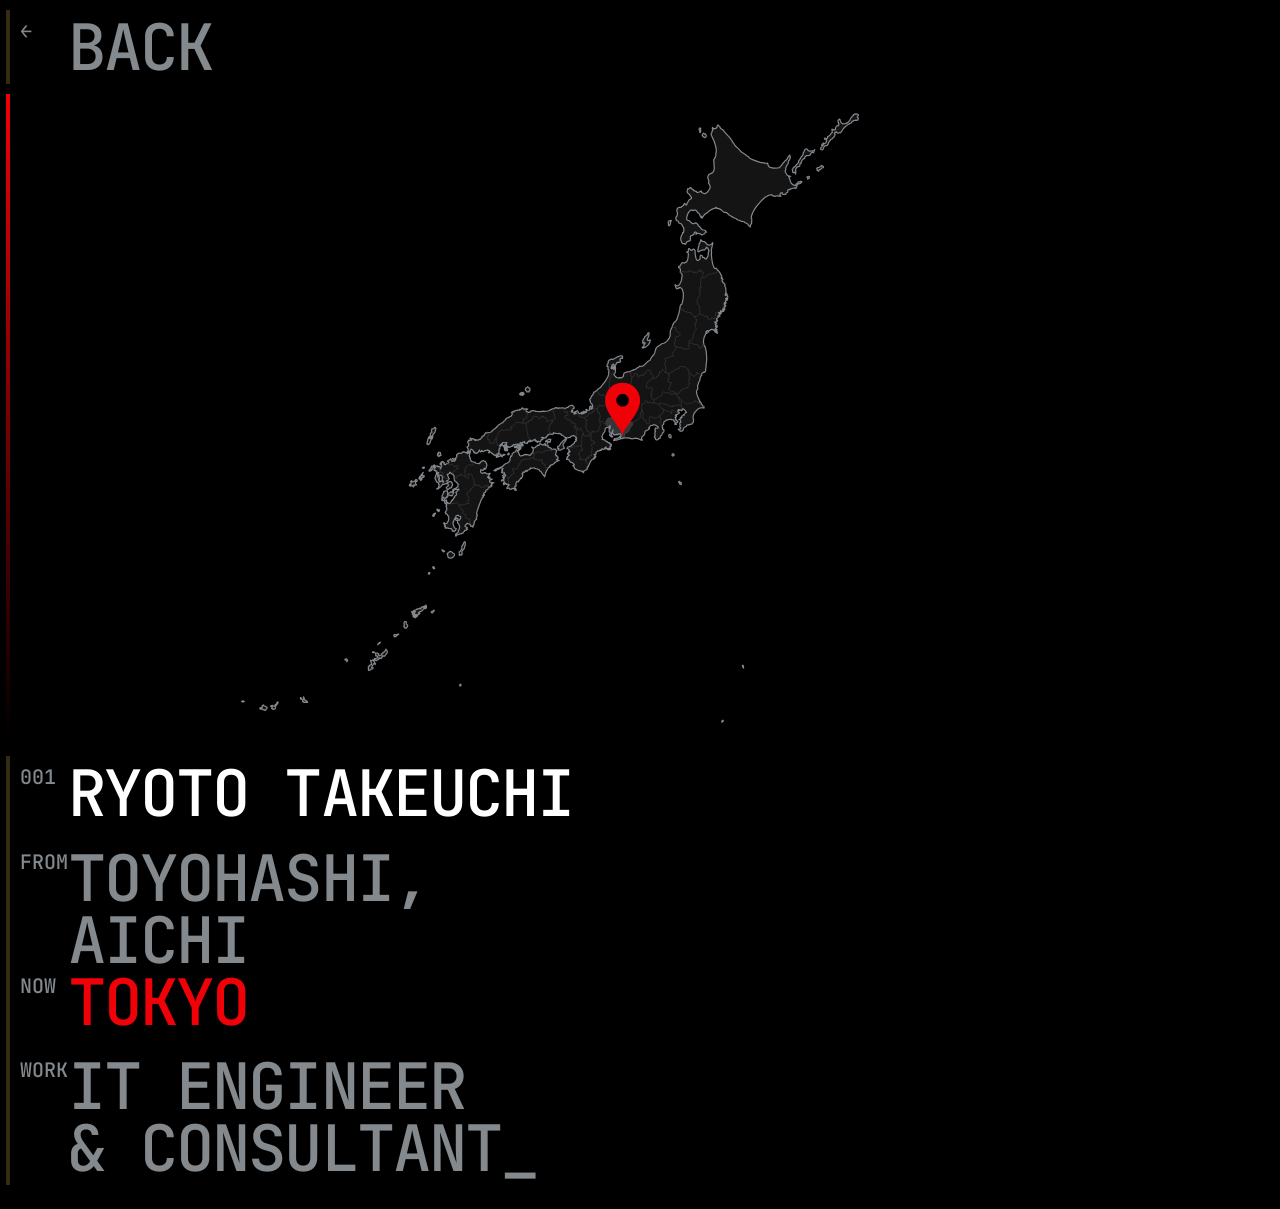
==== commit 622d36f4: "Add tap-to-shatter matrix rain on profile work rows Co-Authored-By: Claude Opus 5.5 <noreply@anthrop" ====
--- a/profile.html
+++ b/profile.html
@@ -42,6 +42,19 @@
   .hi { color: var(--hi); }
   .red { color: var(--red); }
   .gap { margin-top: .35em; }
+
+  /* ---- WORK：タップで崩れて文字が降る ---- */
+  .work { cursor: pointer; -webkit-tap-highlight-color: transparent; outline: none; }
+  .work:hover .wt, .work:focus-visible .wt { color: var(--hi); }
+  .work .row:last-child .wt::after { content: "_"; animation: blink 1s steps(1) infinite; }
+  .work.busy .wt::after { content: none; }
+  @keyframes blink { 50% { opacity: 0; } }
+  .wt.gone { visibility: hidden; }
+  #rain {
+    position: fixed; inset: 0; width: 100%; height: 100%;
+    z-index: 5; pointer-events: none; opacity: 0; transition: opacity .8s;
+  }
+  #rain.on { opacity: 1; transition: none; }
 
   /* ---- map ---- */
   .map { border-left: 0; position: relative; padding: 0; margin: 10px 16px 0; }
@@ -107,10 +120,13 @@
     <div class="row gap"><span class="no">FROM</span><span class="txt">Toyohashi,</span></div>
     <div class="row"><span class="no"></span><span class="txt">Aichi</span></div>
     <div class="row"><span class="no">NOW</span><span class="txt red">Tokyo</span></div>
-    <div class="row gap"><span class="no">WORK</span><span class="txt">IT Engineer</span></div>
-    <div class="row"><span class="no"></span><span class="txt">&amp; Consultant</span></div>
+    <div class="work" id="work" role="button" tabindex="0" aria-label="IT Engineer and Consultant (tap to play)">
+      <div class="row gap"><span class="no">WORK</span><span class="txt wt">IT Engineer</span></div>
+      <div class="row"><span class="no"></span><span class="txt wt">&amp; Consultant</span></div>
+    </div>
   </section>
 </main>
+<canvas id="rain" aria-hidden="true"></canvas>
 <script>
 (function () {
   const $ = (id) => document.getElementById(id);
@@ -181,6 +197,170 @@
     if (t < 5.2) requestAnimationFrame(loop);
   })(t0);
 })();
+
+/* ==================================================================
+   WORK：「IT ENGINEER / CONSULTANT」が崩れて、上から文字が降る
+   ================================================================== */
+(function () {
+  const work = document.getElementById("work");
+  const spans = [...work.querySelectorAll(".wt")];
+  const cv = document.getElementById("rain"), ctx = cv.getContext("2d");
+  const FONT = '"JetBrains Mono", "Noto Sans JP", ui-monospace, monospace';
+  const GREEN = "#00ff41", HEAD = "#e6ffe9";
+
+  const enc = new TextEncoder();
+  const bytes = (s) => [...enc.encode(s)];
+  const bin = (s) => bytes(s).map((b) => b.toString(2).padStart(8, "0")).join(" ");
+  const hex = (s) => bytes(s).map((b) => b.toString(16).toUpperCase().padStart(2, "0")).join(" ");
+  const b64 = (s) => btoa(String.fromCharCode(...bytes(s)));
+  // 仕事にまつわる文字列（エンコード・翻訳・コード）
+  const TOKENS = [
+    "IT ENGINEER", "CONSULTANT", bin("IT"), hex("ENGINEER"), b64("CONSULTANT"), b64("IT ENGINEER"),
+    "エンジニア", "コンサルタント", "IT工程师", "顾问", "엔지니어", "컨설턴트", "ИНЖЕНЕР", "КОНСУЛЬТАНТ",
+    "git push origin main", "if (problem) solve();", "SELECT * FROM issues", "200 OK", "sudo make it work",
+    "AS-IS → TO-BE", "MECE", "KPI ROI PDCA", "0x1T", "404 → 200", "while(true) improve();",
+  ];
+  const GLITCH = "01ABCDEF0x%=/{}<>;エンジニアコンサル";
+  const pick = (a) => a[(Math.random() * a.length) | 0];
+  const KANA = /[゠-ヿ]/;
+  const finals = spans.map((s) => s.textContent);
+
+  let W, H, fs, ps, cols, drops, parts, t0, last, busy = false;
+
+  function draw(ch, x, y, size) {
+    if (KANA.test(ch)) { ctx.save(); ctx.translate(x + size * .8, y); ctx.scale(-1, 1); ctx.fillText(ch, 0, 0); ctx.restore(); }
+    else ctx.fillText(ch, x, y);
+  }
+
+  function setup() {
+    const dpr = Math.min(2, devicePixelRatio || 1);
+    W = innerWidth; H = innerHeight;
+    cv.width = W * dpr; cv.height = H * dpr;
+    ctx.setTransform(dpr, 0, 0, dpr, 0, 0);
+    ctx.textBaseline = "top";
+    ctx.clearRect(0, 0, W, H);
+    fs = Math.max(14, Math.min(20, W / 26));
+    ps = Math.max(3, Math.round(W / 110));
+    cols = Math.ceil(W / fs);
+    drops = Array.from({ length: cols }, () => ({
+      start: Math.random() * .9, y: -Math.random() * 6, v: 9 + Math.random() * 14,
+      tok: pick(TOKENS) + "   ", i: 0, cell: null, prev: null, done: false,
+    }));
+  }
+
+  // 画面上の文字をそのまま点（粒子）に分解する
+  function shatter() {
+    const oc = document.createElement("canvas"); oc.width = W; oc.height = H;
+    const o = oc.getContext("2d");
+    o.textBaseline = "top"; o.fillStyle = "#fff";
+    spans.forEach((s) => {
+      const cs = getComputedStyle(s), r = s.getBoundingClientRect();
+      o.font = `${cs.fontWeight} ${cs.fontSize} ${cs.fontFamily}`;
+      if ("letterSpacing" in o) o.letterSpacing = cs.letterSpacing;
+      const fsz = parseFloat(cs.fontSize);
+      o.fillText(s.textContent.toUpperCase(), r.left, r.top + (r.height - fsz) / 2);
+    });
+    const img = o.getImageData(0, 0, W, H).data;
+    parts = [];
+    let minY = H, maxY = 0;
+    for (let y = 0; y < H; y += ps) for (let x = 0; x < W; x += ps) {
+      if (img[(((y + (ps >> 1)) * W) + x + (ps >> 1)) * 4 + 3] > 110) {
+        parts.push({ x, y, vy: 0, ch: pick(GLITCH) });
+        minY = Math.min(minY, y); maxY = Math.max(maxY, y);
+      }
+    }
+    parts.forEach((p) => { p.delay = .25 + (1 - (p.y - minY) / Math.max(1, maxY - minY)) * .5 + Math.random() * .45; });
+  }
+
+  // 元の文字に戻す（ランダムな文字 → 正しい文字）
+  function restore() {
+    const start = performance.now(), D = 700;
+    spans.forEach((s) => s.classList.remove("gone"));
+    (function step(now) {
+      const k = Math.min(1, (now - start) / D);
+      spans.forEach((s, j) => {
+        const f = finals[j], n = Math.floor(f.length * k);
+        s.textContent = f.slice(0, n) + [...f.slice(n)].map((c) => c === " " ? " " : pick("01ABCDEF%&")).join("");
+      });
+      if (k < 1) requestAnimationFrame(step);
+      else { work.classList.remove("busy"); busy = false; }
+    })(start);
+  }
+
+  function frame(now) {
+    const dt = Math.min(.05, (now - last) / 1000), t = (now - t0) / 1000;
+    last = now;
+    // 残像：透明に向かって薄くする（下のページは見えたまま）
+    ctx.globalCompositeOperation = "destination-out";
+    ctx.fillStyle = "rgba(0,0,0,.1)"; ctx.fillRect(0, 0, W, H);
+    ctx.globalCompositeOperation = "source-over";
+
+    if (parts.length) {
+      ctx.font = `700 ${ps * 1.15}px ${FONT}`;
+      for (const p of parts) {
+        if (t < p.delay) {
+          if (Math.random() < .08) p.ch = pick(GLITCH);
+          ctx.fillStyle = "#fff";
+        } else {
+          p.vy += 1200 * dt;
+          const before = Math.floor(p.y / ps);
+          p.y += p.vy * dt;
+          if (Math.floor(p.y / ps) !== before) p.ch = pick(GLITCH);
+          ctx.fillStyle = GREEN;
+          if (p.y > H) p.dead = true;
+        }
+        draw(p.ch, p.x, p.y, ps);
+      }
+      parts = parts.filter((p) => !p.dead);
+    }
+
+    ctx.font = `500 ${fs}px ${FONT}`;
+    let alive = 0;
+    for (let c = 0; c < cols; c++) {
+      const d = drops[c];
+      if (d.done || t < d.start) { if (!d.done) alive++; continue; }
+      alive++;
+      d.y += d.v * dt;
+      const cell = Math.floor(d.y);
+      if (cell !== d.cell) {
+        const x = c * fs;
+        if (d.prev !== null && d.cell >= 0) {
+          ctx.clearRect(x, d.cell * fs, fs, fs);
+          ctx.fillStyle = GREEN; draw(d.prev, x, d.cell * fs, fs);
+        }
+        d.cell = cell;
+        d.prev = d.tok[d.i++ % d.tok.length];
+        if (cell >= 0) { ctx.fillStyle = HEAD; draw(d.prev, x, cell * fs, fs); }
+        if (cell * fs > H) {
+          if (t < 3.2) { d.y = -Math.random() * 10; d.cell = null; d.prev = null; d.tok = pick(TOKENS) + "   "; d.i = 0; d.v = 9 + Math.random() * 14; }
+          else d.done = true; // 一定時間で降らせるのをやめる
+        }
+      }
+    }
+
+    if ((alive || parts.length) && t < 4.6) requestAnimationFrame(frame);
+    else {
+      cv.classList.remove("on"); // 0.8秒かけて雨を消す
+      setTimeout(() => ctx.clearRect(0, 0, W, H), 900);
+      restore();
+    }
+  }
+
+  function play() {
+    if (busy) return;
+    busy = true; work.classList.add("busy");
+    if (matchMedia("(prefers-reduced-motion: reduce)").matches) { restore(); return; }
+    setup();
+    shatter();
+    spans.forEach((s) => s.classList.add("gone"));
+    cv.classList.add("on");
+    t0 = last = performance.now();
+    requestAnimationFrame(frame);
+  }
+
+  work.addEventListener("click", play);
+  work.addEventListener("keydown", (e) => { if (e.key === "Enter" || e.key === " ") { e.preventDefault(); play(); } });
+})();
 </script>
 </body>
 </html>
